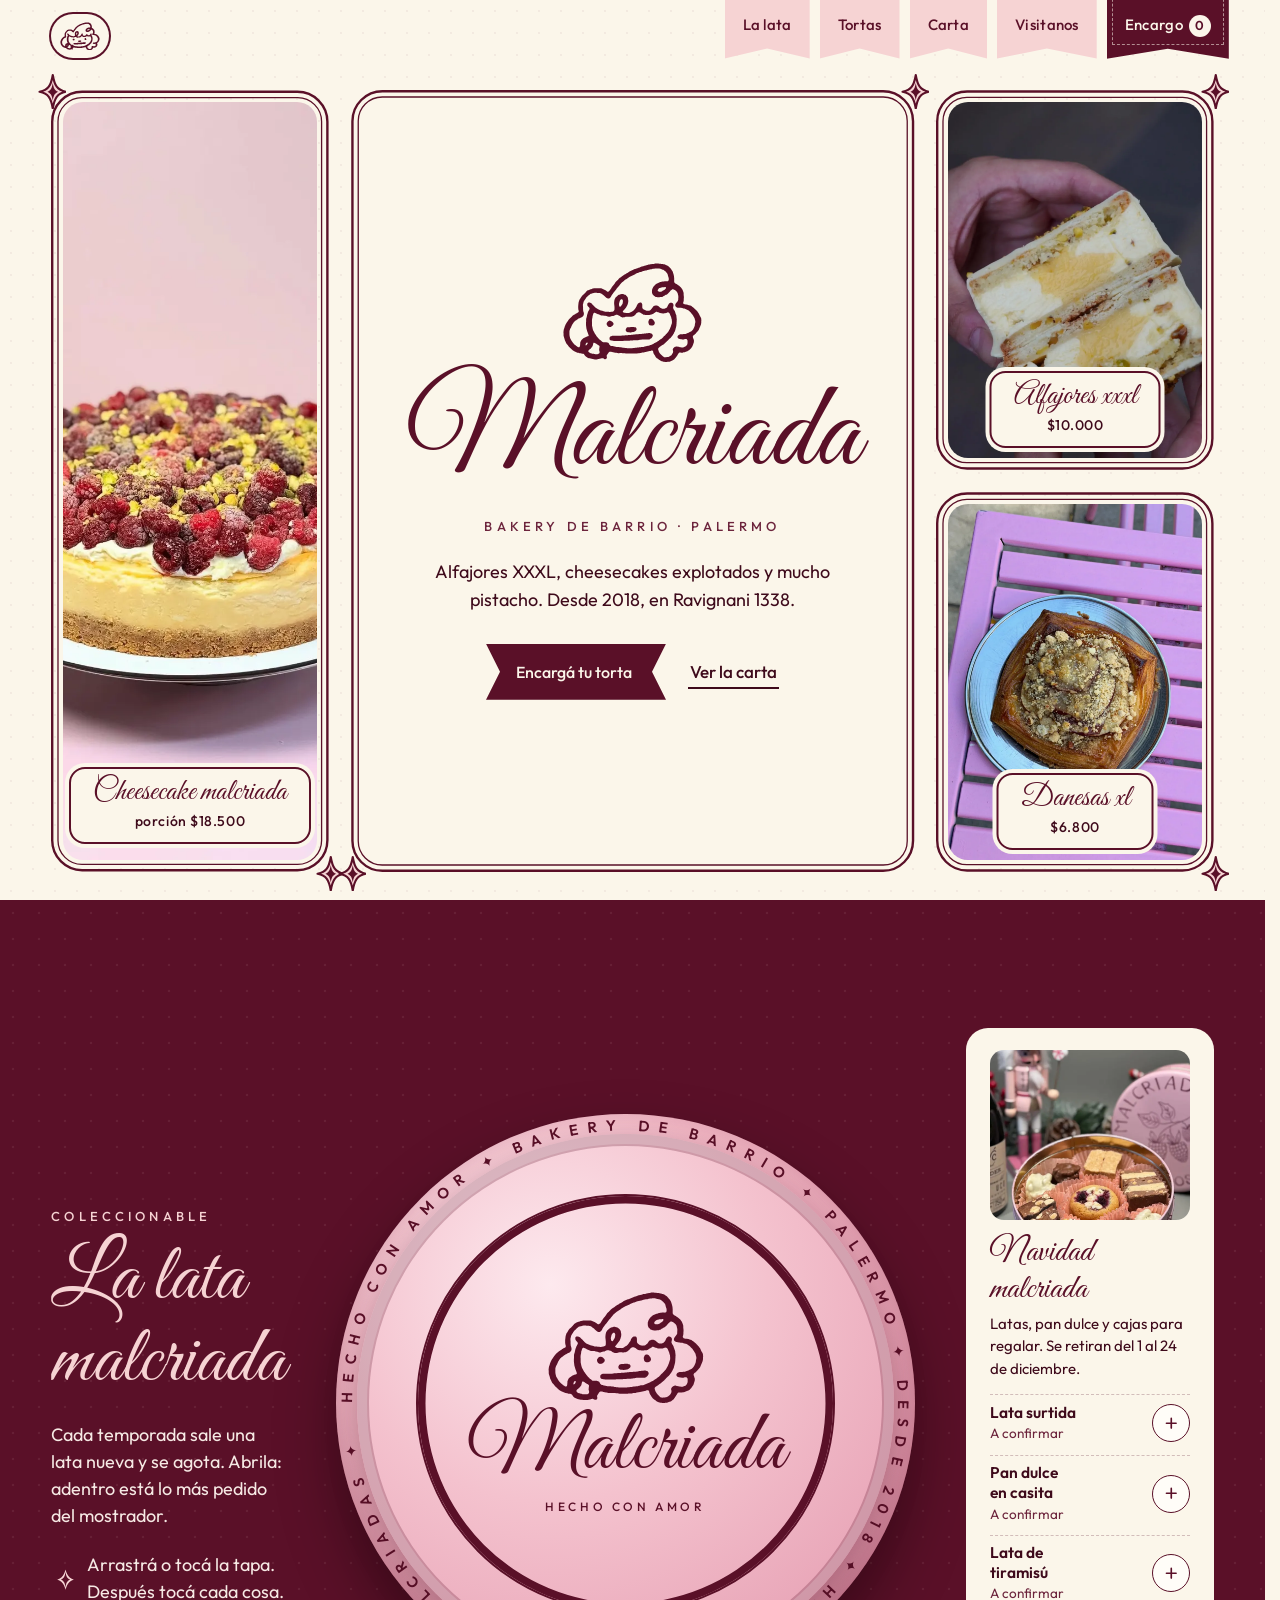
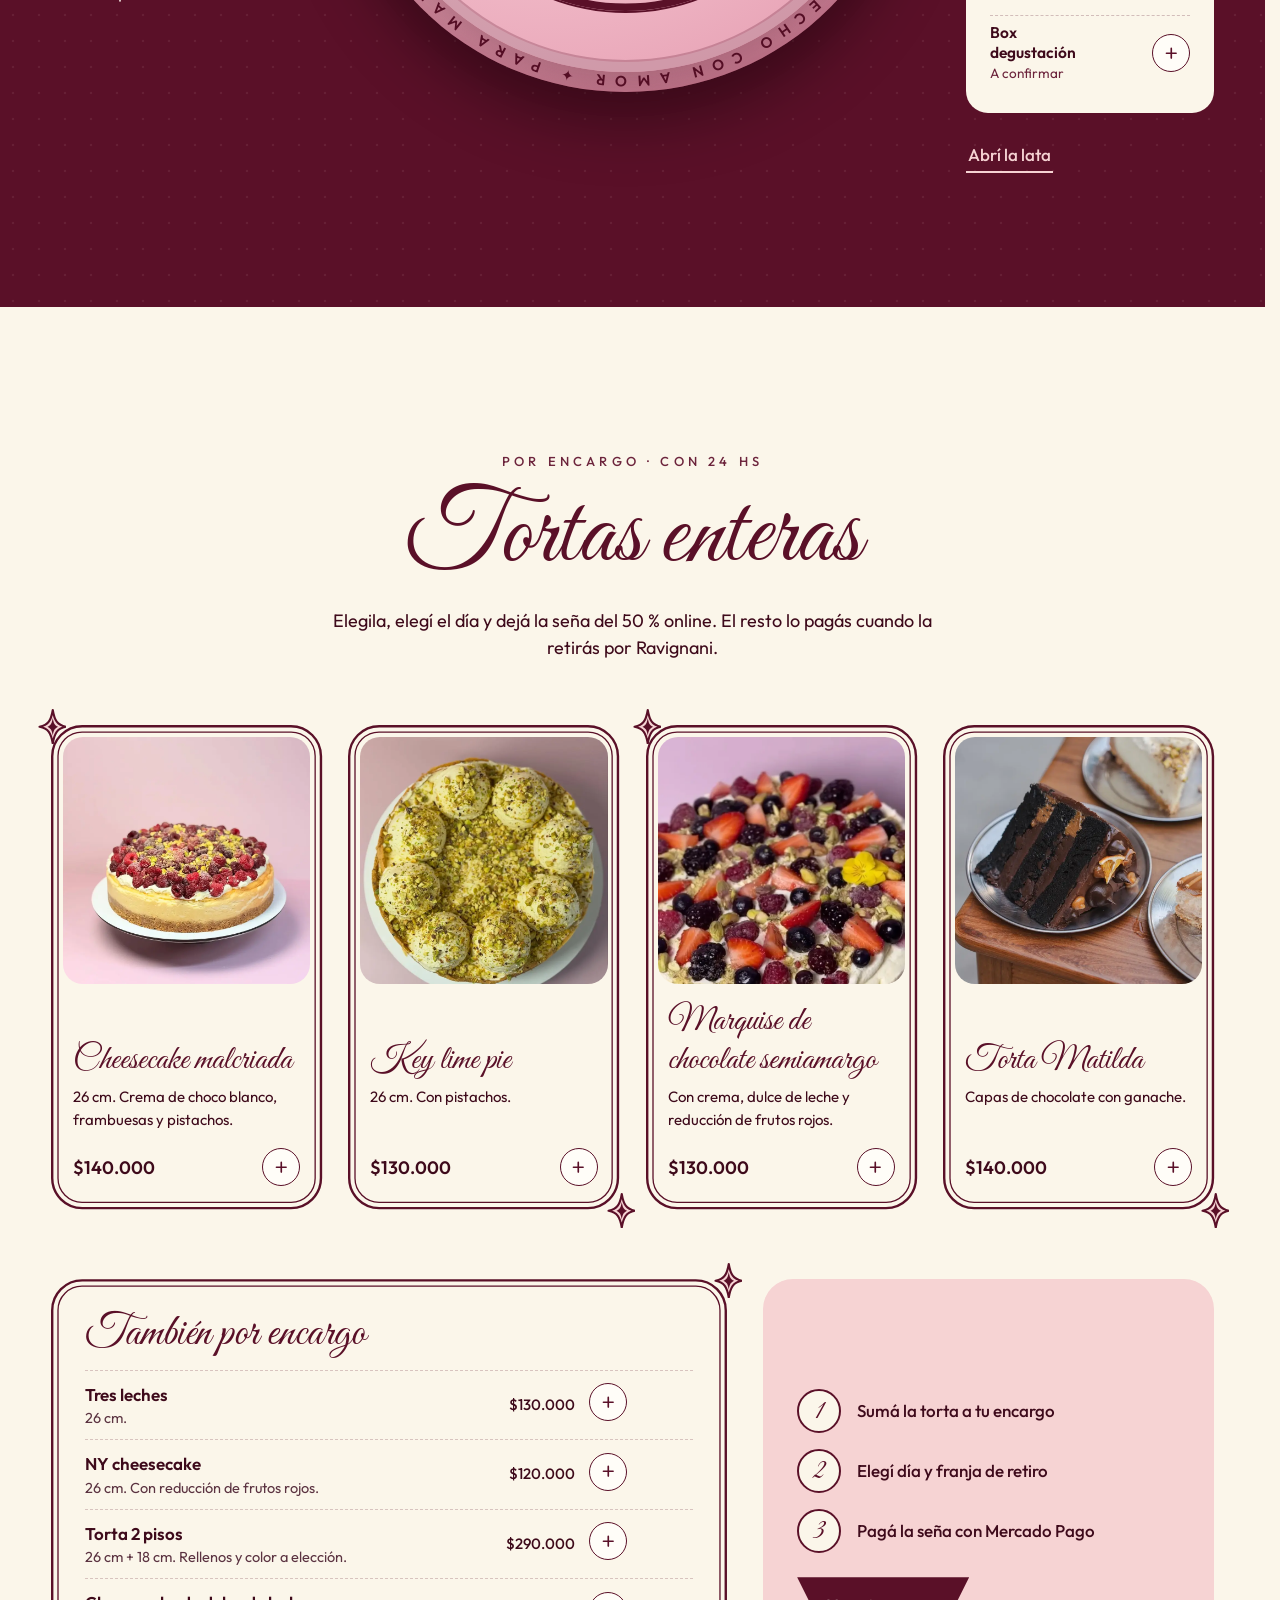
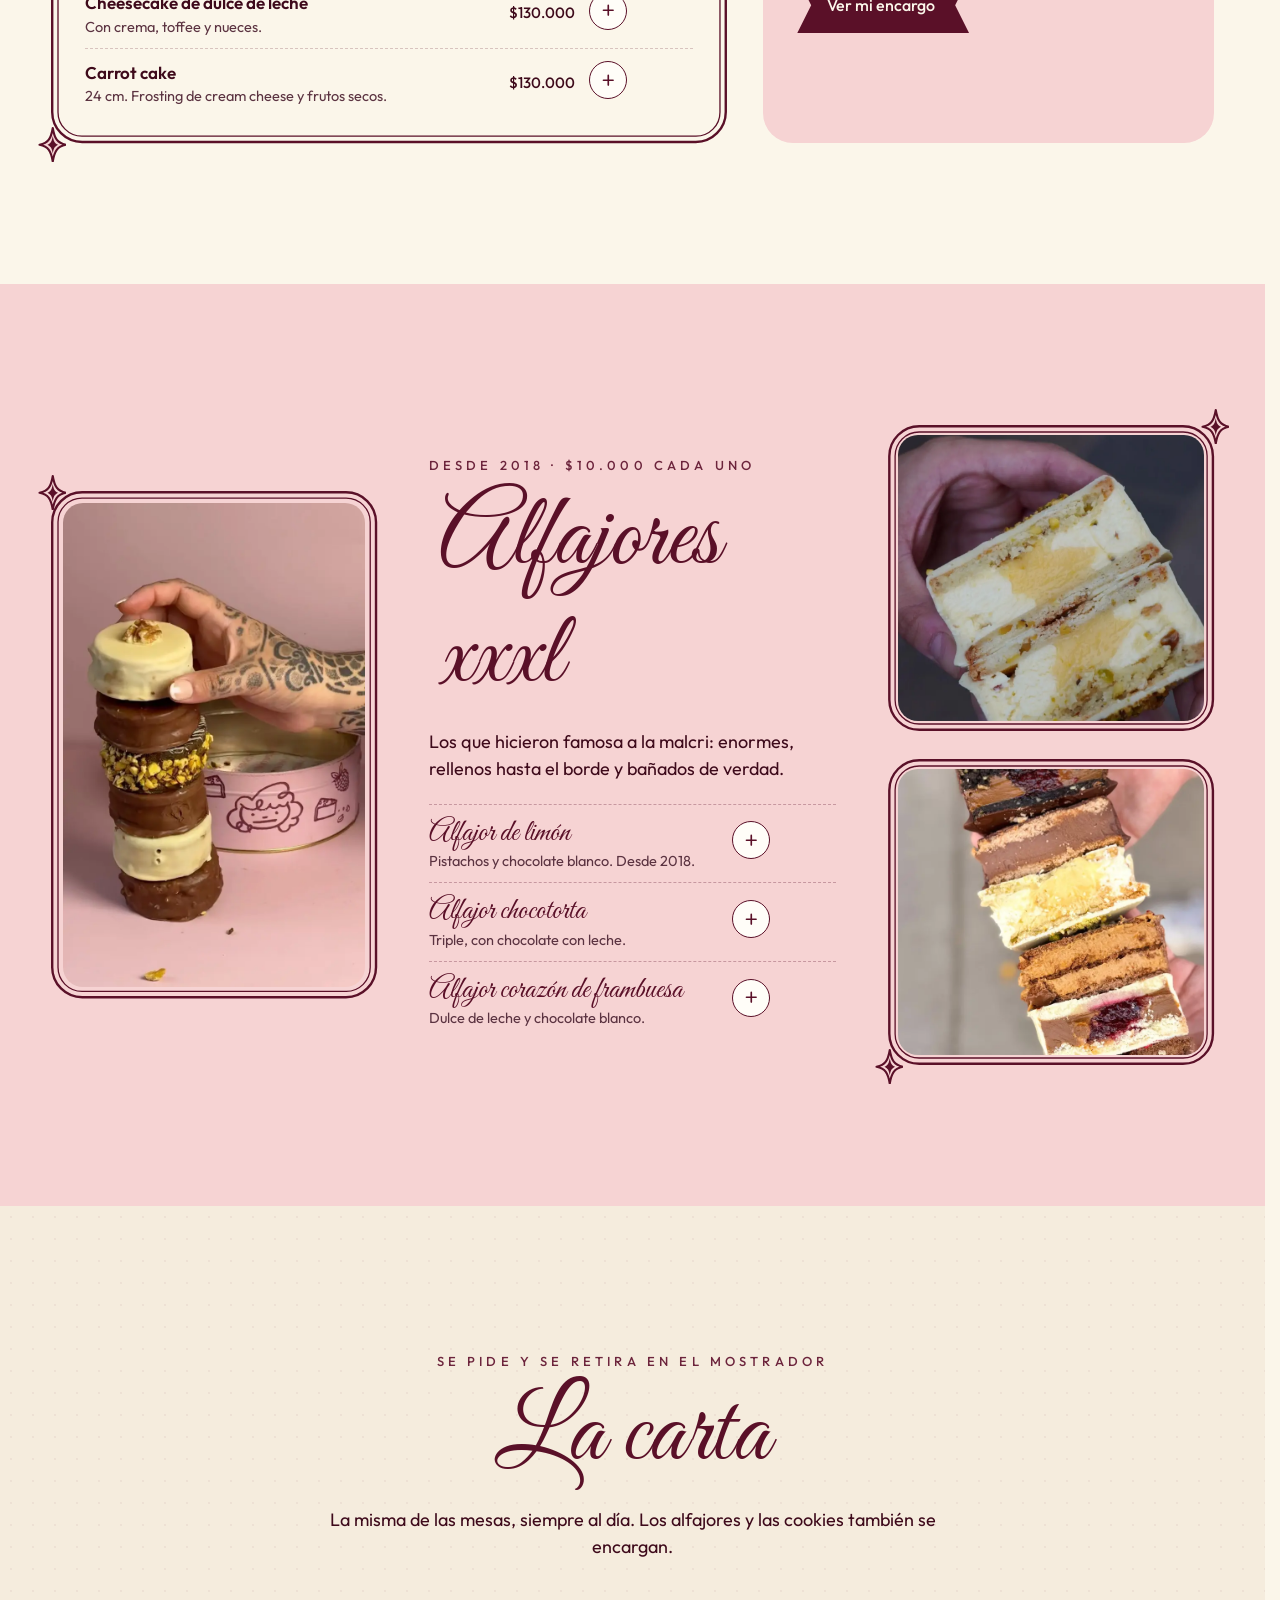
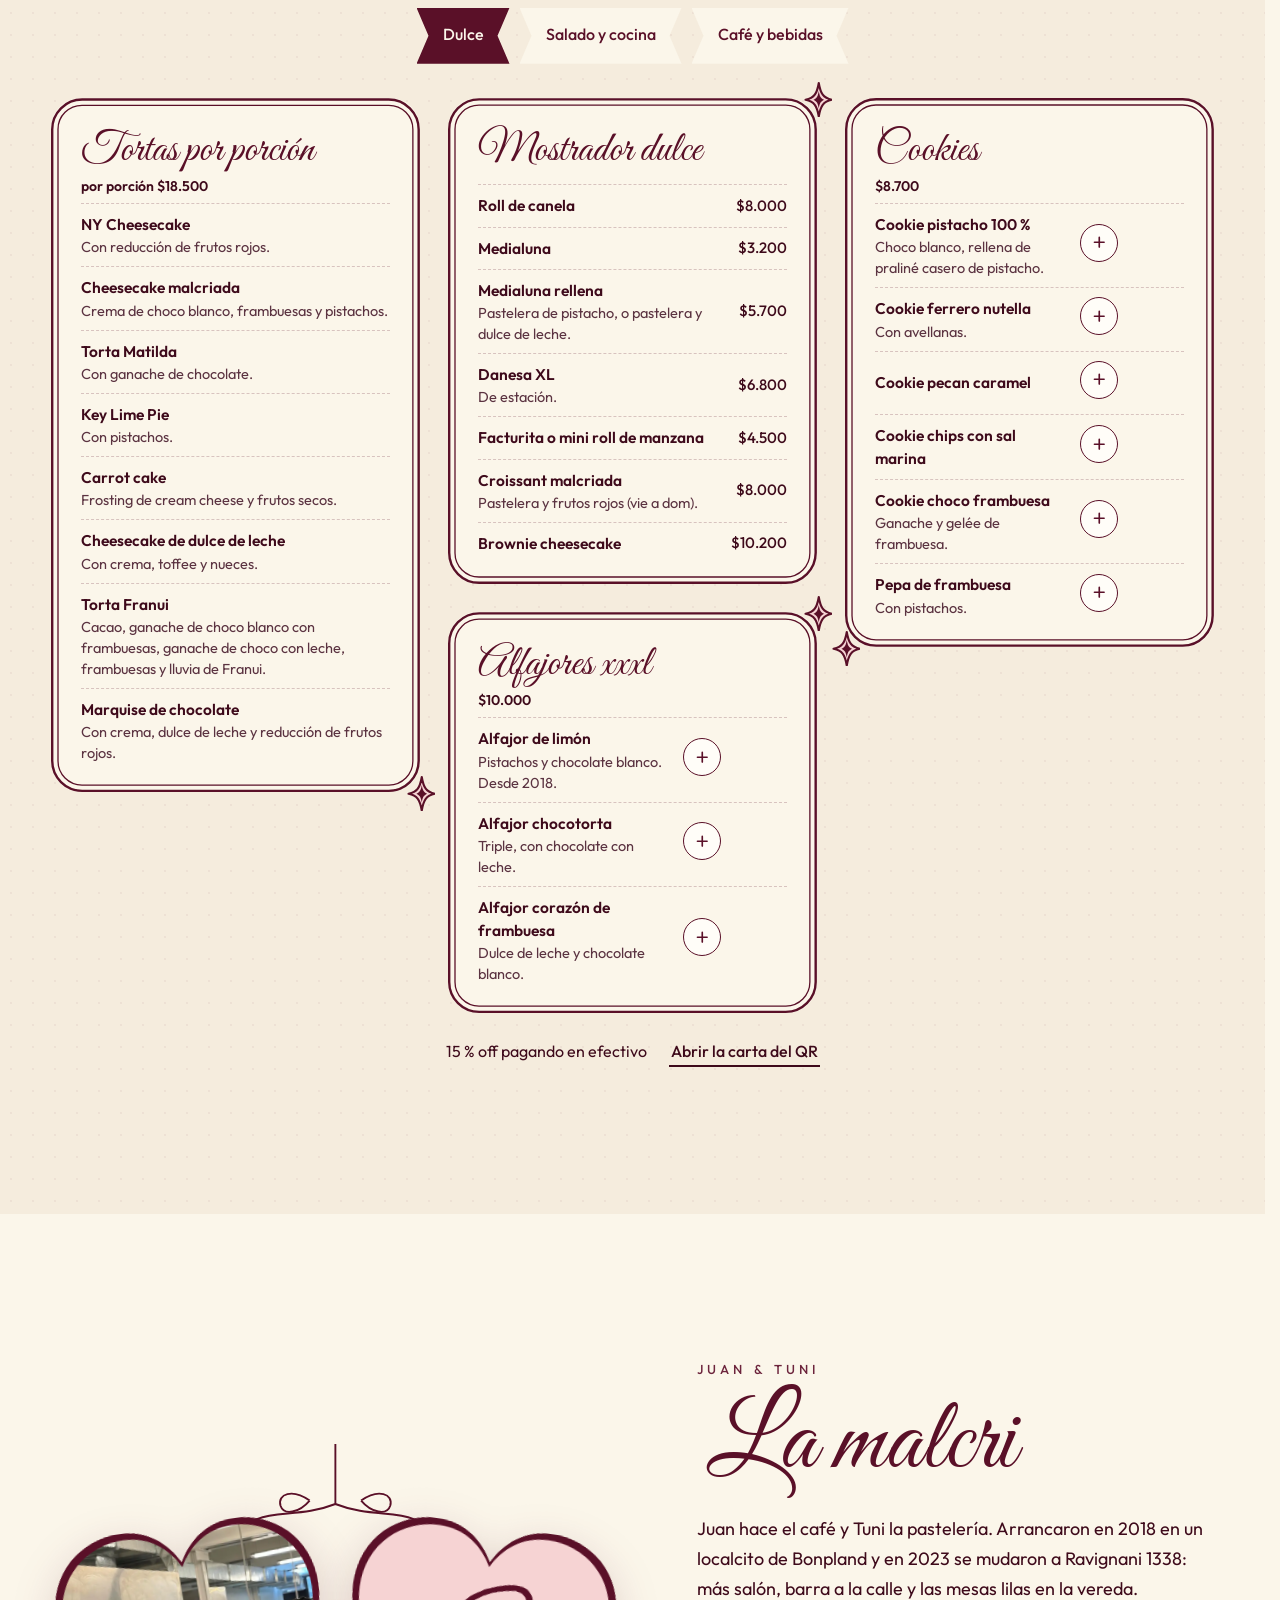
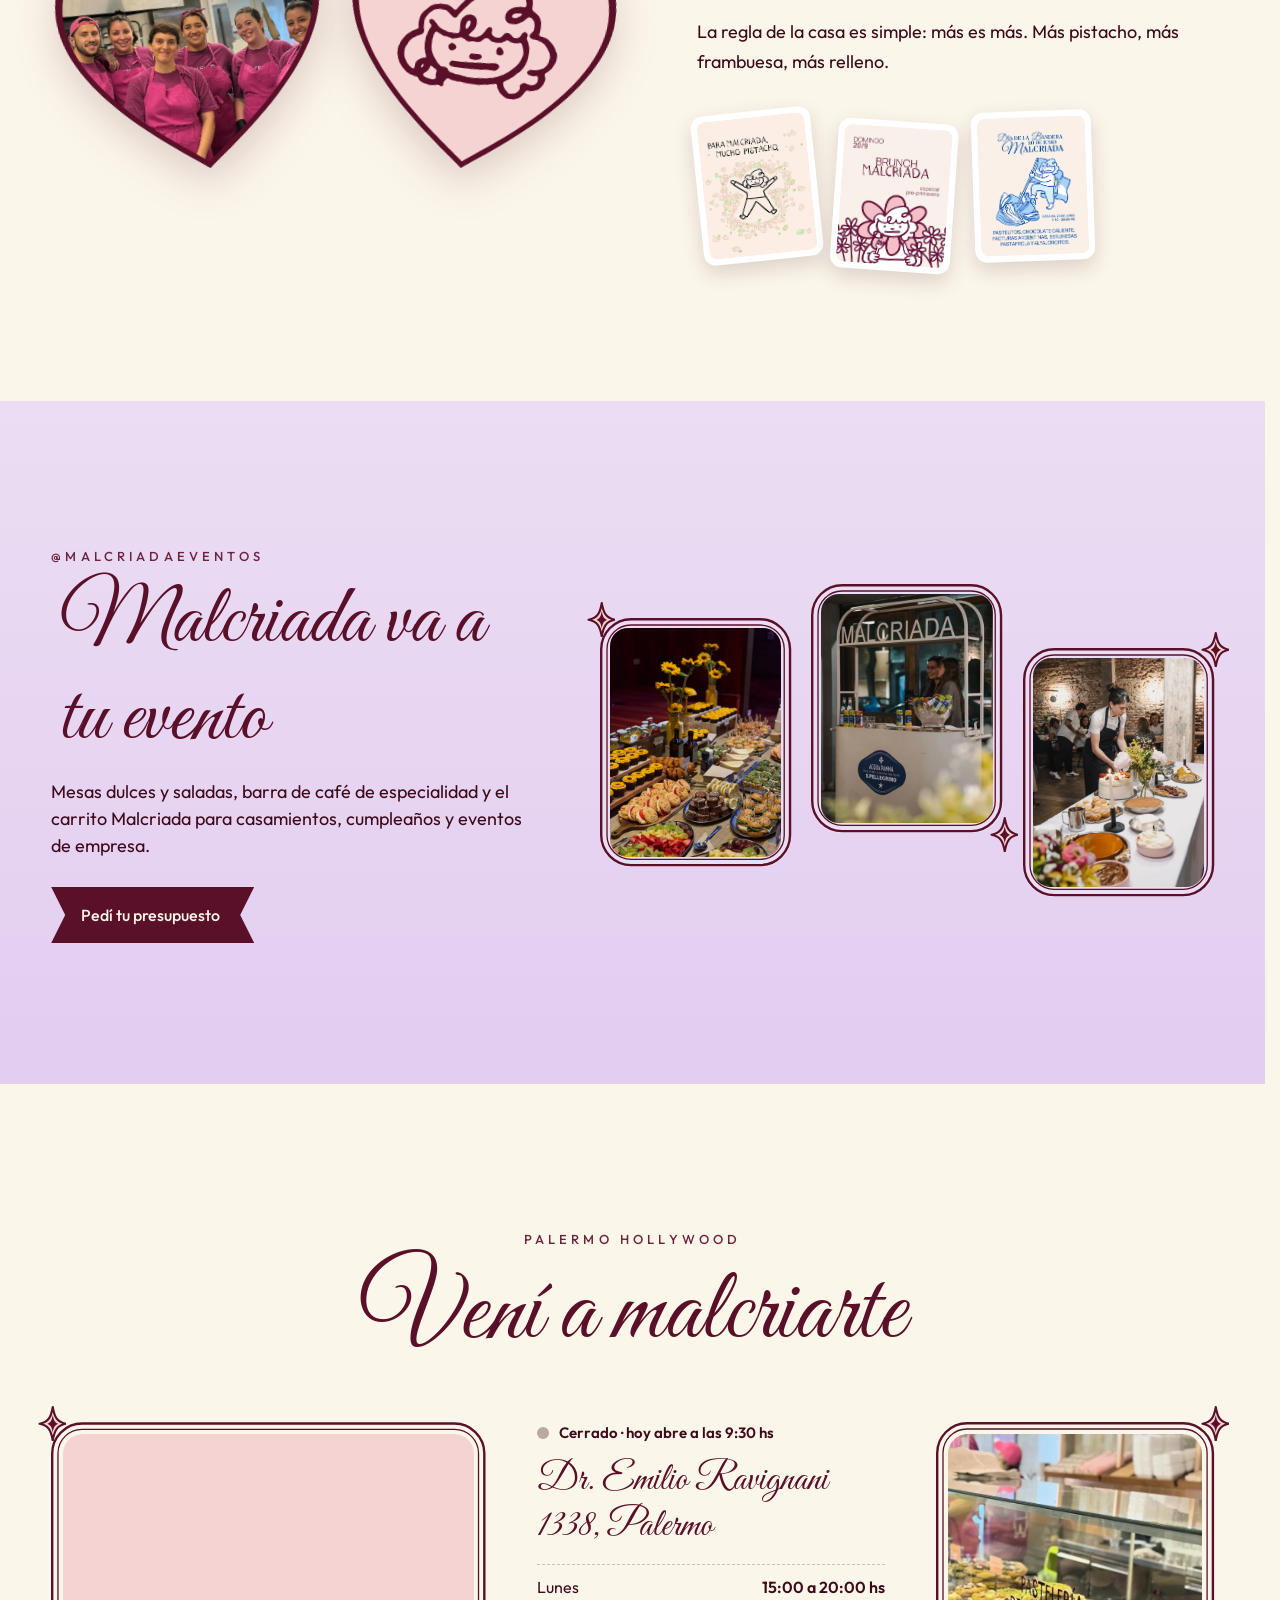
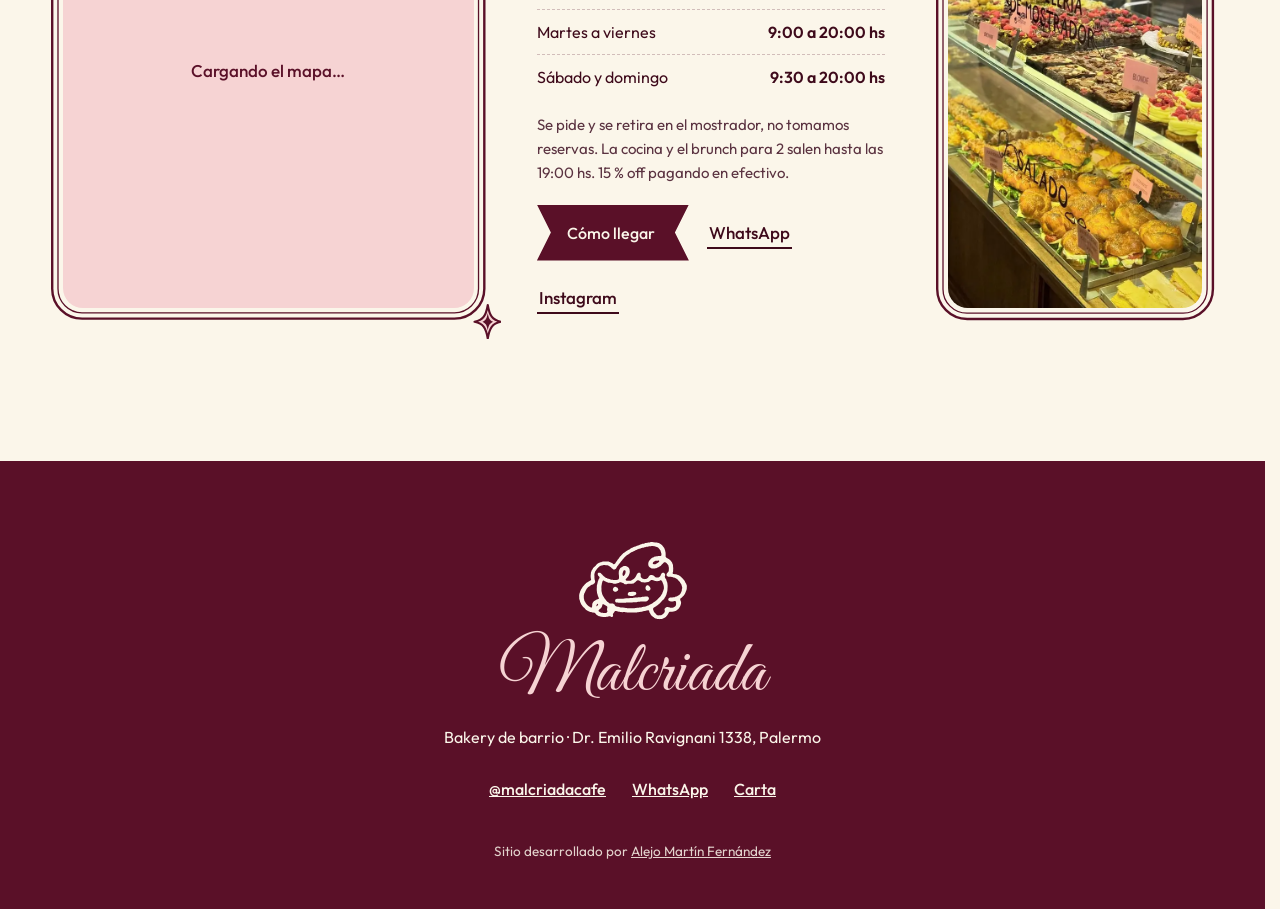
==== index.html @ 8c631dd8 "Malcriada: web demo (hero carta impresa, la lata, tortas por encargo con seña, carta vidriera) Co-Au" ====
<!doctype html>
<html lang="es-AR">
<head>
<meta charset="utf-8">
<meta name="viewport" content="width=device-width,initial-scale=1,viewport-fit=cover">
<title>Malcriada · Bakery de barrio en Palermo</title>
<meta name="description" content="Alfajores XXXL, cheesecakes con frambuesa y pistacho, tortas por encargo y latas de colección. Ravignani 1338, Palermo.">
<meta property="og:type" content="website">
<meta property="og:site_name" content="Malcriada">
<meta property="og:title" content="Malcriada · Bakery de barrio en Palermo">
<meta property="og:description" content="Tortas por encargo con seña online, la carta completa y las latas de temporada. Ravignani 1338.">
<meta property="og:url" content="https://malcriada.vercel.app/">
<meta property="og:image" content="https://malcriada.vercel.app/img/og.jpg?v=1">
<meta property="og:image:width" content="1200">
<meta property="og:image:height" content="630">
<meta property="og:image:type" content="image/jpeg">
<meta property="og:image:alt" content="Malcriada, bakery de barrio en Palermo">
<meta name="twitter:card" content="summary_large_image">
<meta name="twitter:image" content="https://malcriada.vercel.app/img/og.jpg?v=1">
<meta name="theme-color" content="#FBF6EA">
<link rel="icon" href="img/favicon.png">
<link rel="preload" href="fonts/great-vibes-latin-400-normal.woff2" as="font" type="font/woff2" crossorigin>
<link rel="preload" href="fonts/outfit-latin-400-normal.woff2" as="font" type="font/woff2" crossorigin>
<link rel="preload" href="fonts/outfit-latin-500-normal.woff2" as="font" type="font/woff2" crossorigin>
<link rel="stylesheet" href="kit/kit.css?v=1">
<link rel="stylesheet" href="css/fuentes.css?v=1">
<link rel="stylesheet" href="css/base.css?v=1">
<link rel="stylesheet" href="css/secciones.css?v=1">
<link rel="stylesheet" href="css/resto.css?v=1">
<script src="js/datos.js?v=1"></script>
</head>
<body>
<svg width="0" height="0" style="position:absolute" aria-hidden="true">
  <defs>
    <path id="cara-d" d="M736 601C734 601 730 602 727 602C724 602 721 603 718 603C715 603 712 604 709 604C706 604 703 605 700 605C697 605 694 606 691 606C688 606 685 608 682 608C679 608 676 609 673 609C670 609 667 610 664 610C661 610 658 610 655 610C652 610 649 611 646 611C643 611 640 611 637 611C634 611 631 612 628 612C625 612 622 613 619 613C616 613 613 614 610 614C607 614 604 615 601 615C598 615 595 616 592 616C589 616 586 617 583 617C580 617 577 617 574 617C571 617 568 618 565 618C562 618 559 619 556 619C553 619 550 620 547 620C544 620 541 620 538 620C535 620 532 621 529 621C526 621 523 621 520 621C517 621 514 622 511 622C508 622 505 623 502 623C499 623 496 624 493 624C490 624 487 624 484 624C481 624 478 624 475 624C472 624 469 624 466 624C463 624 460 624 457 624C454 624 451 624 448 624C445 624 442 624 439 624C436 624 433 624 430 624C427 624 424 624 421 625C418 626 415 627 412 629C409 631 406 634 404 637C402 640 402 643 402 646C402 649 402 652 403 655C404 658 407 661 410 663C413 665 416 664 419 665C422 666 425 666 428 667C431 668 434 668 437 668C440 668 443 669 446 669C449 669 452 669 455 669C458 669 461 669 464 669C467 669 470 669 473 669C476 669 479 669 482 669C485 669 488 669 491 669C494 669 497 669 500 669C503 669 506 669 509 669C512 669 515 668 518 668C521 668 524 667 527 667C530 667 533 667 536 667C539 667 542 666 545 666C548 666 551 666 554 666C557 666 560 666 563 666C566 666 569 666 572 666C575 666 578 665 581 665C584 665 587 665 590 665C593 665 596 664 599 664C602 664 605 663 608 663C611 663 614 662 617 662C620 662 623 662 626 662C629 662 632 662 635 662C638 662 641 662 644 661C647 660 650 660 653 659C656 658 659 658 662 658C665 658 668 657 671 657C674 657 677 656 680 656C683 656 686 656 689 656C692 656 695 656 698 656C701 656 704 656 707 656C710 656 713 656 716 656C719 656 722 656 725 656C728 656 731 656 734 656C737 656 740 654 743 653C746 652 749 650 752 648C755 646 758 643 760 640C762 637 765 634 766 631C767 628 768 625 768 622C768 619 767 616 765 613C763 610 760 607 757 605C754 603 751 603 748 602C745 601 741 601 739 601C737 601 738 601 736 601ZM585 550C582 550 579 552 576 552C573 552 570 552 567 552C564 552 561 552 558 553C555 554 552 553 549 555C546 557 544 561 542 564C540 567 539 570 539 573C539 576 539 579 540 582C541 585 544 589 547 591C550 593 553 593 556 594C559 595 562 595 565 595C568 595 571 596 574 596C577 596 580 596 583 596C586 596 589 596 592 595C595 594 598 594 601 593C604 592 607 591 610 590C613 589 616 587 619 585C622 583 626 581 628 578C630 575 631 572 631 569C631 566 631 563 629 560C627 557 624 554 621 553C618 552 615 552 612 551C609 550 606 550 603 550C600 550 597 550 594 550C591 550 588 550 585 550ZM400 496C397 497 394 499 391 501C388 503 385 506 383 509C381 512 379 515 378 518C377 521 378 524 378 527C378 530 379 533 381 536C383 539 386 543 389 545C392 547 395 549 398 550C401 551 404 550 407 550C410 550 413 548 416 547C419 546 422 544 425 542C428 540 431 537 433 534C435 531 436 528 436 525C436 522 436 519 434 516C432 513 430 510 427 507C424 504 421 503 418 501C415 499 412 498 409 497C406 496 403 495 400 496ZM748 480C745 481 741 483 739 485C737 487 735 491 734 494C733 497 732 500 731 503C730 506 731 509 731 512C731 515 732 518 733 521C734 524 735 528 737 530C739 532 743 535 746 536C749 537 752 538 755 538C758 538 761 538 764 538C767 538 770 537 773 535C776 533 779 531 781 528C783 525 784 522 785 519C786 516 785 513 784 510C783 507 782 504 780 501C778 498 776 495 774 492C772 489 769 486 766 484C763 482 760 481 757 480C754 479 751 479 748 480ZM791 12C789 12 785 13 782 14C779 15 776 16 773 16C770 16 767 17 764 17C761 17 758 18 755 18C752 18 749 19 746 20C743 21 740 22 737 22C734 22 731 22 728 23C725 24 722 25 719 26C716 27 713 28 710 29C707 30 704 30 701 31C698 32 695 32 692 33C689 34 686 35 683 36C680 37 677 38 674 39C671 40 668 41 665 42C662 43 659 45 656 46C653 47 650 48 647 49C644 50 641 51 638 52C635 53 632 55 629 56C626 57 623 59 620 60C617 61 614 61 611 62C608 63 605 65 602 66C599 67 596 69 593 70C590 71 587 72 584 74C581 76 578 77 575 79C572 81 569 83 566 85C563 87 560 89 557 91C554 93 551 93 548 95C545 97 542 99 539 101C536 103 533 104 530 106C527 108 524 110 521 112C518 114 515 116 512 118C509 120 506 122 503 124C500 126 497 129 494 131C491 133 488 135 485 138C482 141 479 144 476 147C473 150 470 153 467 156C464 159 461 162 458 165C455 168 453 171 451 174C449 177 447 180 445 183C443 186 440 189 438 192C436 195 433 198 431 201C429 204 426 207 424 210C422 213 420 216 418 219C416 222 414 225 412 228C410 231 408 234 406 237C404 240 402 244 399 246C396 248 393 252 390 252C387 252 384 251 381 249C378 247 375 244 372 242C369 240 366 238 363 236C360 234 357 233 354 232C351 231 348 229 345 228C342 227 339 225 336 224C333 223 330 222 327 222C324 222 321 222 318 222C315 222 312 222 309 222C306 222 303 222 300 222C297 222 294 222 291 222C288 222 285 222 282 222C279 222 276 222 273 223C270 224 267 224 264 225C261 226 258 226 255 227C252 228 249 229 246 230C243 231 240 231 237 232C234 233 231 235 228 236C225 237 222 238 219 240C216 242 213 244 210 246C207 248 204 252 201 255C198 258 196 261 193 264C190 267 187 270 184 273C181 276 178 279 175 282C172 285 168 288 166 291C164 294 162 297 160 300C158 303 157 306 155 309C153 312 151 315 149 318C147 321 146 324 145 327C144 330 143 333 142 336C141 339 140 342 140 345C140 348 139 351 139 354C139 357 138 360 138 363C138 366 137 369 137 372C137 375 137 378 137 381C137 384 137 387 137 390C137 393 138 396 138 399C138 402 139 405 140 408C141 411 142 414 142 417C142 420 140 424 138 426C136 428 132 429 129 431C126 433 123 434 120 436C117 438 114 439 111 441C108 443 105 445 102 447C99 449 96 451 93 453C90 455 87 457 84 460C81 463 78 466 75 469C72 472 69 475 66 478C63 481 60 484 58 487C56 490 53 493 51 496C49 499 47 502 45 505C43 508 41 511 39 514C37 517 36 520 34 523C32 526 30 529 29 532C28 535 26 538 25 541C24 544 23 547 22 550C21 553 21 556 20 559C19 562 17 565 16 568C15 571 14 574 14 577C14 580 13 583 13 586C13 589 12 592 12 595C12 598 13 601 13 604C13 607 13 610 13 613C13 616 13 619 13 622C13 625 14 628 15 631C16 634 17 637 18 640C19 643 20 646 21 649C22 652 22 655 23 658C24 661 25 664 26 667C27 670 30 673 31 676C32 679 34 682 35 685C36 688 38 691 40 694C42 697 46 700 48 703C50 706 52 709 55 712C58 715 60 718 63 721C66 724 69 726 72 729C75 732 78 735 81 738C84 741 87 744 90 746C93 748 96 750 99 752C102 754 105 756 108 757C111 758 114 760 117 761C120 762 123 764 126 765C129 766 132 767 135 768C138 769 141 769 144 770C147 771 150 772 153 773C156 774 159 774 162 775C165 776 168 776 171 776C174 776 177 776 180 777C183 778 186 781 189 784C192 787 192 790 195 793C198 796 201 800 204 802C207 804 210 806 213 808C216 810 219 811 222 812C225 813 228 814 231 815C234 816 237 816 240 817C243 818 246 818 249 819C252 820 255 820 258 821C261 822 264 822 267 822C270 822 273 824 276 824C279 824 282 824 285 824C288 824 291 824 294 824C297 824 300 824 303 823C306 822 309 822 312 821C315 820 318 820 321 819C324 818 327 818 330 817C333 816 336 815 339 815C342 815 345 814 348 815C351 816 354 819 357 820C360 821 363 822 366 822C369 822 373 821 375 819C377 817 379 813 380 810C381 807 379 804 379 801C379 798 377 795 378 792C379 789 381 786 383 783C385 780 387 777 389 774C391 771 393 768 395 765C397 762 400 760 403 759C406 758 409 759 412 759C415 759 418 760 421 761C424 762 427 762 430 763C433 764 436 764 439 765C442 766 445 766 448 767C451 768 454 768 457 768C460 768 463 770 466 770C469 770 472 771 475 771C478 771 481 771 484 771C487 771 490 770 493 770C496 770 499 770 502 770C505 770 508 771 511 771C514 771 517 772 520 772C523 772 526 773 529 773C532 773 535 774 538 774C541 774 544 775 547 775C550 775 553 775 556 775C559 775 562 775 565 775C568 775 571 775 574 775C577 775 580 775 583 775C586 775 589 775 592 775C595 775 598 775 601 775C604 775 607 775 610 775C613 775 616 774 619 774C622 774 625 774 628 774C631 774 634 774 637 774C640 774 643 772 646 772C649 772 652 771 655 771C658 771 661 770 664 770C667 770 670 769 673 768C676 767 679 766 682 766C685 766 688 766 691 765C694 764 697 764 700 763C703 762 706 762 709 761C712 760 715 760 718 759C721 758 724 758 727 757C730 756 733 756 736 755C739 754 742 754 745 753C748 752 751 751 754 750C757 749 760 748 763 749C766 750 768 753 770 756C772 759 771 762 772 765C773 768 774 771 775 774C776 777 778 780 780 783C782 786 784 789 786 792C788 795 789 798 791 801C793 804 795 807 798 810C801 813 804 815 807 817C810 819 813 821 816 823C819 825 822 828 825 830C828 832 831 834 834 836C837 838 840 839 843 840C846 841 849 841 852 842C855 843 858 844 861 844C864 844 867 845 870 845C873 845 876 846 879 846C882 846 885 845 888 845C891 845 894 844 897 844C900 844 903 844 906 844C909 844 912 842 915 841C918 840 921 838 924 837C927 836 930 836 933 834C936 832 939 830 942 828C945 826 948 824 951 822C954 820 956 816 959 813C962 810 964 807 966 804C968 801 970 798 972 795C974 792 976 789 978 786C980 783 981 780 983 777C985 774 986 771 989 769C992 767 995 766 998 766C1001 766 1004 767 1007 767C1010 767 1013 767 1016 767C1019 767 1022 766 1025 765C1028 764 1031 765 1034 764C1037 763 1040 762 1043 761C1046 760 1049 758 1052 757C1055 756 1058 755 1061 754C1064 753 1067 751 1070 749C1073 747 1076 746 1079 743C1082 740 1085 737 1088 734C1091 731 1093 728 1095 725C1097 722 1099 719 1101 716C1103 713 1105 710 1106 707C1107 704 1108 701 1109 698C1110 695 1111 692 1112 689C1113 686 1114 683 1115 680C1116 677 1116 674 1116 671C1116 668 1116 665 1116 662C1116 659 1114 656 1113 653C1112 650 1111 647 1110 644C1109 641 1107 638 1107 635C1107 632 1106 629 1108 626C1110 623 1113 620 1116 618C1119 616 1122 614 1125 611C1128 608 1131 605 1134 602C1137 599 1139 596 1142 593C1145 590 1148 587 1150 584C1152 581 1154 578 1156 575C1158 572 1159 569 1160 566C1161 563 1163 560 1164 557C1165 554 1167 551 1168 548C1169 545 1170 542 1171 539C1172 536 1174 533 1175 530C1176 527 1176 524 1177 521C1178 518 1178 515 1178 512C1178 509 1178 506 1178 503C1178 500 1179 497 1179 494C1179 491 1178 488 1178 485C1178 482 1178 479 1177 476C1176 473 1174 470 1173 467C1172 464 1170 461 1168 458C1166 455 1164 452 1163 449C1162 446 1160 443 1159 440C1158 437 1156 434 1154 431C1152 428 1150 425 1148 422C1146 419 1143 416 1140 413C1137 410 1134 407 1131 404C1128 401 1125 398 1122 395C1119 392 1116 390 1113 387C1110 384 1107 382 1104 380C1101 378 1098 375 1095 373C1092 371 1089 370 1086 369C1083 368 1080 367 1077 366C1074 365 1071 364 1068 363C1065 362 1062 362 1059 361C1056 360 1053 360 1050 360C1047 360 1044 359 1041 358C1038 357 1035 358 1032 356C1029 354 1026 351 1025 348C1024 345 1026 342 1027 339C1028 336 1028 333 1029 330C1030 327 1030 324 1030 321C1030 318 1030 315 1030 312C1030 309 1031 306 1031 303C1031 300 1031 297 1031 294C1031 291 1030 288 1030 285C1030 282 1029 279 1029 276C1029 273 1029 270 1029 267C1029 264 1029 261 1028 258C1027 255 1026 252 1025 249C1024 246 1022 243 1021 240C1020 237 1019 234 1017 231C1015 228 1013 225 1011 222C1009 219 1007 216 1004 213C1001 210 998 208 995 205C992 202 989 200 986 198C983 196 980 194 977 192C974 190 971 189 968 187C965 185 962 183 959 181C956 179 953 176 951 173C949 170 949 167 949 164C949 161 949 158 949 155C949 152 949 149 949 146C949 143 949 140 949 137C949 134 948 131 948 128C948 125 948 122 947 119C946 116 946 113 945 110C944 107 944 104 943 101C942 98 941 95 940 92C939 89 938 86 937 83C936 80 934 77 932 74C930 71 928 68 926 65C924 62 922 59 919 56C916 53 914 50 911 47C908 44 905 40 902 38C899 36 896 34 893 32C890 30 887 28 884 27C881 26 878 24 875 23C872 22 869 21 866 20C863 19 860 18 857 18C854 18 851 17 848 17C845 17 842 16 839 16C836 16 833 15 830 15C827 15 824 14 821 14C818 14 815 13 812 13C809 13 806 12 803 12C800 12 796 12 794 12C792 12 793 12 791 12ZM268 684C270 684 274 684 277 685C280 686 283 688 286 690C289 692 292 694 295 696C298 698 301 700 304 702C307 704 311 705 313 707C315 709 318 713 318 716C318 719 316 722 316 725C316 728 315 731 315 734C315 737 314 740 314 743C314 746 315 749 316 752C317 755 318 758 318 761C318 764 318 767 317 770C316 773 312 775 309 777C306 779 303 780 300 780C297 780 294 780 291 780C288 780 285 780 282 780C279 780 276 780 273 779C270 778 267 778 264 777C261 776 258 777 255 776C252 775 249 774 246 773C243 772 240 772 237 770C234 768 230 766 228 764C226 762 222 758 222 755C222 752 224 749 226 746C228 743 232 740 235 738C238 736 241 734 244 731C247 728 250 725 252 722C254 719 256 716 258 713C260 710 260 707 261 704C262 701 262 698 263 695C264 692 265 688 266 686C267 684 266 684 268 684ZM212 680C214 680 218 683 218 685C218 687 216 691 214 694C212 697 210 701 208 703C206 705 201 706 200 705C199 704 199 699 200 696C201 693 202 690 204 687C206 684 210 680 212 680ZM797 421C799 421 803 421 806 422C809 423 812 425 815 426C818 427 821 428 824 429C827 430 830 431 833 432C836 433 839 434 842 434C845 434 848 435 851 435C854 435 857 435 860 435C863 435 866 434 869 434C872 434 875 433 878 432C881 431 884 430 887 429C890 428 893 426 896 426C899 426 902 428 905 430C908 432 910 436 912 439C914 442 914 445 915 448C916 451 918 454 919 457C920 460 922 463 923 466C924 469 924 472 925 475C926 478 927 481 928 484C929 487 929 490 929 493C929 496 930 499 930 502C930 505 930 508 930 511C930 514 930 517 929 520C928 523 927 526 926 529C925 532 924 535 923 538C922 541 921 544 920 547C919 550 917 553 916 556C915 559 914 562 913 565C912 568 910 571 908 574C906 577 905 580 903 583C901 586 899 589 897 592C895 595 892 598 890 601C888 604 885 607 882 610C879 613 876 616 873 619C870 622 867 624 864 627C861 630 859 633 856 636C853 639 850 642 847 645C844 648 841 650 838 652C835 654 832 656 829 658C826 660 823 662 820 664C817 666 814 669 811 671C808 673 805 675 802 677C799 679 796 680 793 681C790 682 787 684 784 686C781 688 778 690 775 691C772 692 769 694 766 695C763 696 760 698 757 699C754 700 751 701 748 702C745 703 742 705 739 706C736 707 733 708 730 709C727 710 724 710 721 711C718 712 715 712 712 712C709 712 706 713 703 714C700 715 697 715 694 716C691 717 688 718 685 719C682 720 679 720 676 720C673 720 670 721 667 721C664 721 661 722 658 722C655 722 652 723 649 723C646 723 643 724 640 724C637 724 634 725 631 725C628 725 625 726 622 726C619 726 616 727 613 727C610 727 607 728 604 728C601 728 598 729 595 729C592 729 589 729 586 729C583 729 580 729 577 729C574 729 571 729 568 729C565 729 562 729 559 729C556 729 553 729 550 729C547 729 544 728 541 728C538 728 535 727 532 727C529 727 526 726 523 726C520 726 517 726 514 725C511 724 508 724 505 723C502 722 499 722 496 722C493 722 490 721 487 721C484 721 481 720 478 720C475 720 472 720 469 720C466 720 463 720 460 719C457 718 454 718 451 717C448 716 445 716 442 715C439 714 436 714 433 713C430 712 427 712 424 711C421 710 418 711 415 710C412 709 409 706 406 704C403 702 401 698 399 695C397 692 396 688 394 686C392 684 388 682 385 681C382 680 379 678 376 678C373 678 370 678 367 678C364 678 361 678 358 678C355 678 352 678 349 678C346 678 343 677 340 675C337 673 334 670 331 667C328 664 325 662 322 660C319 658 316 655 313 652C310 649 308 646 306 643C304 640 300 637 298 634C296 631 293 628 291 625C289 622 287 619 285 616C283 613 281 610 279 607C277 604 276 601 274 598C272 595 271 592 269 589C267 586 265 583 264 580C263 577 262 574 261 571C260 568 260 565 259 562C258 559 258 556 257 553C256 550 256 547 255 544C254 541 254 538 254 535C254 532 254 529 254 526C254 523 254 520 254 517C254 514 254 511 254 508C254 505 253 502 253 499C253 496 254 493 254 490C254 487 254 484 255 481C256 478 256 475 257 472C258 469 258 466 258 463C258 460 259 457 260 454C261 451 262 448 263 445C264 442 264 439 266 436C268 433 270 430 273 429C276 428 279 430 282 431C285 432 288 434 291 435C294 436 297 438 300 439C303 440 306 442 309 443C312 444 315 446 318 447C321 448 324 450 327 451C330 452 333 453 336 453C339 453 342 453 345 453C348 453 351 454 354 454C357 454 360 454 363 455C366 456 369 456 372 457C375 458 378 458 381 459C384 460 387 461 390 462C393 463 396 464 399 464C402 464 405 463 408 462C411 461 414 460 417 459C420 458 423 458 426 457C429 456 432 457 435 456C438 455 441 453 444 452C447 451 450 449 453 448C456 447 459 447 462 447C465 447 468 448 471 449C474 450 477 451 480 452C483 453 486 454 489 456C492 458 495 461 498 463C501 465 504 466 507 467C510 468 513 469 516 469C519 469 522 468 525 468C528 468 531 467 534 466C537 465 540 464 543 464C546 464 549 463 552 463C555 463 558 463 561 463C564 463 567 464 570 464C573 464 576 464 579 464C582 464 585 464 588 463C591 462 594 462 597 461C600 460 603 459 606 457C609 455 612 453 615 450C618 447 621 444 624 441C627 438 629 434 632 432C635 430 638 428 641 427C644 426 647 425 650 425C653 425 656 426 659 427C662 428 665 429 668 431C671 433 674 436 677 438C680 440 683 442 686 444C689 446 692 446 695 447C698 448 701 448 704 448C707 448 710 449 713 449C716 449 719 449 722 449C725 449 728 449 731 449C734 449 737 448 740 448C743 448 746 448 749 447C752 446 755 446 758 445C761 444 764 442 767 440C770 438 773 437 776 435C779 433 782 431 785 429C788 427 792 423 794 422C796 421 795 421 797 421ZM501 316C504 316 508 315 510 317C512 319 514 323 515 326C516 329 515 332 515 335C515 338 514 341 514 344C514 347 513 350 512 353C511 356 509 359 507 362C505 365 503 368 501 371C499 374 496 378 493 379C490 380 487 376 485 374C483 372 484 368 483 365C482 362 482 359 482 356C482 353 483 350 484 347C485 344 485 341 486 338C487 335 488 332 489 329C490 326 493 322 495 320C497 318 498 316 501 316ZM866 213C868 213 873 211 875 212C877 213 880 216 880 219C880 222 876 225 874 228C872 231 868 234 865 236C862 238 859 239 856 241C853 243 850 245 847 247C844 249 841 250 838 251C835 252 832 252 829 252C826 252 823 252 820 251C817 250 813 248 811 246C809 244 809 240 810 237C811 234 814 231 816 228C818 225 822 223 825 221C828 219 831 218 834 217C837 216 840 216 843 215C846 214 849 214 852 214C855 214 859 213 861 213C863 213 864 213 866 213ZM802 55C804 55 808 54 811 54C814 54 817 55 820 56C823 57 826 57 829 58C832 59 835 59 838 60C841 61 844 62 847 63C850 64 853 65 856 66C859 67 862 69 865 71C868 73 871 76 874 79C877 82 880 85 883 88C886 91 888 94 890 97C892 100 893 103 894 106C895 109 895 112 896 115C897 118 898 121 899 124C900 127 901 130 902 133C903 136 903 139 903 142C903 145 904 148 903 151C902 154 901 158 899 160C897 162 893 162 890 163C887 164 884 163 881 163C878 163 875 163 872 163C869 163 866 164 863 164C860 164 857 164 854 165C851 166 848 166 845 167C842 168 839 168 836 169C833 170 830 170 827 171C824 172 821 174 818 175C815 176 812 178 809 180C806 182 803 182 800 184C797 186 794 188 791 191C788 194 786 196 783 199C780 202 777 205 775 208C773 211 771 214 769 217C767 220 766 223 765 226C764 229 763 232 762 235C761 238 761 241 761 244C761 247 761 250 761 253C761 256 761 259 762 262C763 265 764 268 765 271C766 274 768 277 771 280C774 283 777 286 780 288C783 290 786 292 789 293C792 294 795 296 798 297C801 298 804 298 807 298C810 298 813 298 816 298C819 298 822 298 825 298C828 298 831 297 834 297C837 297 840 297 843 296C846 295 849 294 852 293C855 292 858 290 861 288C864 286 867 286 870 284C873 282 876 280 879 278C882 276 885 276 888 274C891 272 894 270 897 267C900 264 902 261 905 258C908 255 910 252 913 249C916 246 919 243 922 240C925 237 928 234 931 232C934 230 937 231 940 231C943 231 946 233 949 234C952 235 955 237 958 239C961 241 964 245 967 248C970 251 973 254 975 257C977 260 978 263 979 266C980 269 980 272 981 275C982 278 982 281 983 284C984 287 984 290 984 293C984 296 984 299 984 302C984 305 983 308 983 311C983 314 984 317 983 320C982 323 982 326 980 329C978 332 975 335 973 338C971 341 968 344 966 347C964 350 961 353 960 356C959 359 958 362 958 365C958 368 958 371 960 374C962 377 965 380 968 382C971 384 974 385 977 386C980 387 983 387 986 387C989 387 992 388 995 388C998 388 1001 388 1004 388C1007 388 1010 390 1013 390C1016 390 1019 390 1022 391C1025 392 1028 393 1031 394C1034 395 1037 395 1040 396C1043 397 1046 398 1049 399C1052 400 1055 401 1058 403C1061 405 1064 407 1067 409C1070 411 1073 412 1076 415C1079 418 1082 421 1085 424C1088 427 1090 430 1093 433C1096 436 1099 439 1101 442C1103 445 1105 448 1107 451C1109 454 1111 457 1113 460C1115 463 1116 466 1118 469C1120 472 1121 475 1122 478C1123 481 1123 484 1124 487C1125 490 1126 493 1127 496C1128 499 1128 502 1128 505C1128 508 1128 511 1127 514C1126 517 1126 520 1125 523C1124 526 1124 529 1124 532C1124 535 1123 538 1122 541C1121 544 1120 547 1119 550C1118 553 1116 556 1115 559C1114 562 1112 565 1110 568C1108 571 1106 574 1103 577C1100 580 1098 583 1095 585C1092 587 1089 589 1086 591C1083 593 1080 594 1077 595C1074 596 1071 599 1068 600C1065 601 1062 601 1059 602C1056 603 1053 605 1050 606C1047 607 1044 608 1041 609C1038 610 1035 610 1032 610C1029 610 1026 611 1023 611C1020 611 1017 611 1014 611C1011 611 1008 611 1005 611C1002 611 999 612 996 613C993 614 990 616 987 618C984 620 981 623 979 626C977 629 977 632 977 635C977 638 979 642 981 644C983 646 987 648 990 649C993 650 996 651 999 652C1002 653 1005 654 1008 654C1011 654 1014 655 1017 655C1020 655 1023 655 1026 655C1029 655 1032 654 1035 653C1038 652 1041 651 1044 651C1047 651 1050 650 1053 651C1056 652 1058 656 1060 659C1062 662 1062 665 1062 668C1062 671 1062 674 1062 677C1062 680 1062 683 1062 686C1062 689 1061 692 1060 695C1059 698 1057 701 1055 704C1053 707 1050 711 1047 713C1044 715 1041 717 1038 718C1035 719 1032 720 1029 721C1026 722 1023 723 1020 723C1017 723 1014 723 1011 723C1008 723 1005 722 1002 722C999 722 996 721 993 720C990 719 987 719 984 718C981 717 978 716 975 715C972 714 969 714 966 714C963 714 960 716 957 717C954 718 951 720 948 723C945 726 942 729 940 732C938 735 937 738 937 741C937 744 938 747 939 750C940 753 940 756 940 759C940 762 939 765 938 768C937 771 935 774 933 777C931 780 930 783 927 786C924 789 921 791 918 793C915 795 912 797 909 799C906 801 903 802 900 803C897 804 894 804 891 804C888 804 885 805 882 805C879 805 876 806 873 806C870 806 867 806 864 805C861 804 858 802 855 800C852 798 849 795 846 792C843 789 840 786 837 783C834 780 831 777 829 774C827 771 825 768 823 765C821 762 819 759 818 756C817 753 817 750 816 747C815 744 813 741 813 738C813 735 813 732 815 729C817 726 820 723 823 721C826 719 829 717 832 715C835 713 838 711 841 709C844 707 847 705 850 703C853 701 856 699 859 697C862 695 865 692 868 689C871 686 874 685 877 682C880 679 883 676 886 673C889 670 892 668 895 665C898 662 900 659 903 656C906 653 908 650 911 647C914 644 917 643 920 640C923 637 926 634 928 631C930 628 933 625 935 622C937 619 938 616 940 613C942 610 944 607 946 604C948 601 948 598 950 595C952 592 954 589 955 586C956 583 957 580 958 577C959 574 959 571 960 568C961 565 962 562 963 559C964 556 964 553 965 550C966 547 966 544 967 541C968 538 968 535 968 532C968 529 969 526 969 523C969 520 969 517 969 514C969 511 970 508 970 505C970 502 970 499 970 496C970 493 971 490 971 487C971 484 970 481 970 478C970 475 969 472 969 469C969 466 968 463 968 460C968 457 968 454 967 451C966 448 964 445 963 442C962 439 961 436 960 433C959 430 958 427 957 424C956 421 956 418 954 415C952 412 950 409 948 406C946 403 944 400 943 397C942 394 940 391 940 388C940 385 940 382 941 379C942 376 943 373 943 370C943 367 944 364 943 361C942 358 940 355 938 352C936 349 932 346 929 345C926 344 923 344 920 344C917 344 914 345 911 347C908 349 905 352 903 355C901 358 900 361 898 364C896 367 896 370 894 373C892 376 891 379 889 382C887 385 883 388 880 390C877 392 874 393 871 394C868 395 865 396 862 396C859 396 856 396 853 396C850 396 847 395 844 394C841 393 838 391 835 389C832 387 829 384 826 382C823 380 820 376 817 374C814 372 811 371 808 370C805 369 802 368 799 368C796 368 793 368 790 368C787 368 784 370 781 371C778 372 774 374 772 376C770 378 768 382 766 385C764 388 762 391 760 394C758 397 754 400 751 403C748 406 745 408 742 410C739 412 736 412 733 412C730 412 727 413 724 413C721 413 718 413 715 412C712 411 709 410 706 409C703 408 700 407 697 405C694 403 691 401 688 399C685 397 682 394 681 391C680 388 679 385 679 382C679 379 679 376 679 373C679 370 679 367 679 364C679 361 679 358 678 355C677 352 675 348 673 346C671 344 667 343 664 343C661 343 658 343 655 344C652 345 649 348 646 350C643 352 640 356 638 359C636 362 634 365 633 368C632 371 632 374 630 377C628 380 626 383 624 386C622 389 620 392 618 395C616 398 614 401 611 404C608 407 606 410 603 412C600 414 597 416 594 418C591 420 588 421 585 423C582 425 579 427 576 428C573 429 570 430 567 431C564 432 561 431 558 431C555 431 552 431 549 431C546 431 543 431 540 431C537 431 534 431 531 430C528 429 525 429 522 427C519 425 514 423 514 420C514 417 518 414 520 411C522 408 526 405 528 402C530 399 533 396 535 393C537 390 540 387 542 384C544 381 546 378 548 375C550 372 551 369 552 366C553 363 555 360 556 357C557 354 557 351 558 348C559 345 560 342 560 339C560 336 561 333 561 330C561 327 560 324 560 321C560 318 558 315 558 312C558 309 558 306 557 303C556 300 554 297 552 294C550 291 547 288 544 285C541 282 538 280 535 278C532 276 529 275 526 274C523 273 520 272 517 271C514 270 511 270 508 270C505 270 502 271 499 272C496 273 493 273 490 274C487 275 484 276 481 278C478 280 475 281 472 283C469 285 466 288 463 291C460 294 457 296 455 299C453 302 451 305 449 308C447 311 446 314 445 317C444 320 444 323 443 326C442 329 442 332 442 335C442 338 441 341 441 344C441 347 441 350 441 353C441 356 442 359 442 362C442 365 443 368 443 371C443 374 444 377 444 380C444 383 444 386 444 389C444 392 444 395 444 398C444 401 444 404 443 407C442 410 439 414 436 416C433 418 430 419 427 420C424 421 421 421 418 421C415 421 412 422 409 422C406 422 403 422 400 422C397 422 394 421 391 421C388 421 385 421 382 421C379 421 376 420 373 420C370 420 367 420 364 420C361 420 358 418 355 417C352 416 349 415 346 414C343 413 340 413 337 412C334 411 331 411 328 410C325 409 322 407 319 406C316 405 313 403 310 402C307 401 304 400 301 398C298 396 295 394 292 392C289 390 286 388 283 385C280 382 277 379 274 376C271 373 269 370 266 367C263 364 260 362 257 359C254 356 251 352 248 350C245 348 242 346 239 345C236 344 233 343 230 343C227 343 224 342 221 344C218 346 215 349 214 352C213 355 214 358 214 361C214 364 214 367 216 370C218 373 220 376 223 379C226 382 229 385 231 388C233 391 233 394 233 397C233 400 230 403 229 406C228 409 226 412 224 415C222 418 221 421 220 424C219 427 218 430 217 433C216 436 215 439 214 442C213 445 213 448 212 451C211 454 211 457 210 460C209 463 209 466 208 469C207 472 206 475 205 478C204 481 204 484 204 487C204 490 204 493 204 496C204 499 204 502 204 505C204 508 203 511 203 514C203 517 203 520 203 523C203 526 203 529 203 532C203 535 204 538 204 541C204 544 205 547 205 550C205 553 206 556 206 559C206 562 207 565 208 568C209 571 210 574 211 577C212 580 212 583 213 586C214 589 215 592 216 595C217 598 219 601 220 604C221 607 222 610 223 613C224 616 226 619 226 622C226 625 223 628 221 629C219 630 215 630 212 631C209 632 206 633 203 634C200 635 197 636 194 638C191 640 188 641 185 643C182 645 179 647 176 649C173 651 170 654 167 657C164 660 163 663 161 666C159 669 158 672 157 675C156 678 154 681 154 684C154 687 154 690 154 693C154 696 153 699 153 702C153 705 153 708 152 711C151 714 150 718 148 720C146 722 142 722 139 721C136 720 133 718 130 716C127 714 124 712 121 710C118 708 115 706 112 703C109 700 106 698 103 695C100 692 96 689 94 686C92 683 90 680 88 677C86 674 84 671 82 668C80 665 79 662 77 659C75 656 72 653 71 650C70 647 69 644 68 641C67 638 67 635 66 632C65 629 64 626 64 623C64 620 63 617 63 614C63 611 63 608 63 605C63 602 63 599 63 596C63 593 63 590 63 587C63 584 64 581 65 578C66 575 67 572 68 569C69 566 70 563 72 560C74 557 76 554 77 551C78 548 80 545 81 542C82 539 84 536 85 533C86 530 88 527 90 524C92 521 94 518 96 515C98 512 101 509 104 506C107 503 109 500 112 498C115 496 118 494 121 492C124 490 127 488 130 486C133 484 136 481 139 479C142 477 145 476 148 475C151 474 154 472 157 471C160 470 163 469 166 467C169 465 172 462 175 460C178 458 180 455 182 452C184 449 184 446 185 443C186 440 185 437 185 434C185 431 184 428 183 425C182 422 181 419 180 416C179 413 179 410 179 407C179 404 178 401 178 398C178 395 178 392 178 389C178 386 178 383 178 380C178 377 177 374 177 371C177 368 177 365 177 362C177 359 178 356 179 353C180 350 180 347 181 344C182 341 183 338 184 335C185 332 187 329 189 326C191 323 193 320 195 317C197 314 199 311 201 308C203 305 205 302 208 299C211 296 214 293 217 290C220 287 223 285 226 282C229 279 232 276 235 274C238 272 241 270 244 269C247 268 250 267 253 266C256 265 259 265 262 264C265 263 268 262 271 262C274 262 277 261 280 261C283 261 286 261 289 261C292 261 295 262 298 262C301 262 304 262 307 262C310 262 313 262 316 263C319 264 322 264 325 265C328 266 331 267 334 269C337 271 340 273 343 275C346 277 349 280 352 282C355 284 358 287 361 290C364 293 367 296 370 298C373 300 376 303 379 305C382 307 385 308 388 309C391 310 394 310 397 309C400 308 403 306 406 304C409 302 412 298 414 295C416 292 416 289 418 286C420 283 421 280 423 277C425 274 428 271 430 268C432 265 435 262 437 259C439 256 442 253 444 250C446 247 449 244 451 241C453 238 456 235 458 232C460 229 463 226 465 223C467 220 470 217 472 214C474 211 478 208 480 205C482 202 484 199 487 196C490 193 492 190 495 187C498 184 499 181 502 178C505 175 508 173 511 170C514 167 517 164 520 162C523 160 526 157 529 155C532 153 535 151 538 149C541 147 544 145 547 143C550 141 553 139 556 137C559 135 562 133 565 131C568 129 571 127 574 125C577 123 580 122 583 120C586 118 589 117 592 116C595 115 598 114 601 112C604 110 607 108 610 107C613 106 616 104 619 103C622 102 625 100 628 98C631 96 634 95 637 94C640 93 643 91 646 90C649 89 652 88 655 87C658 86 661 86 664 85C667 84 670 83 673 82C676 81 679 79 682 78C685 77 688 77 691 76C694 75 697 75 700 74C703 73 706 73 709 72C712 71 715 70 718 69C721 68 724 68 727 67C730 66 733 66 736 65C739 64 742 64 745 63C748 62 751 62 754 62C757 62 760 61 763 60C766 59 769 58 772 58C775 58 778 57 781 57C784 57 787 56 790 56C793 56 797 55 799 55C801 55 800 55 802 55Z"/>
    <symbol id="diam" viewBox="-2 -2 34 42"><path d="M15 0C17 12 20 17 30 19 20 21 17 26 15 38 13 26 10 21 0 19 10 17 13 12 15 0Z" fill="#F6D3D3" stroke="#5A1028" stroke-width="2.4" stroke-linejoin="round"/><path d="M15 9C16 15 17 17 21 19 17 21 16 23 15 29 14 23 13 21 9 19 13 17 14 15 15 9Z" fill="#5A1028"/></symbol>
    <clipPath id="corazon" clipPathUnits="objectBoundingBox"><path d="M.5 .96C.42 .89 .02 .62 .02 .32.02 .14 .15 .03 .29 .03.39 .03 .46 .09 .5 .17.54 .09 .61 .03 .71 .03.85 .03 .98 .14 .98 .32.98 .62 .58 .89 .5 .96Z"/></clipPath>
  </defs>
</svg>

<div id="intro" aria-hidden="true">
  <div class="aro"></div>
  <div class="logo">
    <svg class="cara" viewBox="0 0 1191 858"><path pathLength="1" d="M736 601C734 601 730 602 727 602C724 602 721 603 718 603C715 603 712 604 709 604C706 604 703 605 700 605C697 605 694 606 691 606C688 606 685 608 682 608C679 608 676 609 673 609C670 609 667 610 664 610C661 610 658 610 655 610C652 610 649 611 646 611C643 611 640 611 637 611C634 611 631 612 628 612C625 612 622 613 619 613C616 613 613 614 610 614C607 614 604 615 601 615C598 615 595 616 592 616C589 616 586 617 583 617C580 617 577 617 574 617C571 617 568 618 565 618C562 618 559 619 556 619C553 619 550 620 547 620C544 620 541 620 538 620C535 620 532 621 529 621C526 621 523 621 520 621C517 621 514 622 511 622C508 622 505 623 502 623C499 623 496 624 493 624C490 624 487 624 484 624C481 624 478 624 475 624C472 624 469 624 466 624C463 624 460 624 457 624C454 624 451 624 448 624C445 624 442 624 439 624C436 624 433 624 430 624C427 624 424 624 421 625C418 626 415 627 412 629C409 631 406 634 404 637C402 640 402 643 402 646C402 649 402 652 403 655C404 658 407 661 410 663C413 665 416 664 419 665C422 666 425 666 428 667C431 668 434 668 437 668C440 668 443 669 446 669C449 669 452 669 455 669C458 669 461 669 464 669C467 669 470 669 473 669C476 669 479 669 482 669C485 669 488 669 491 669C494 669 497 669 500 669C503 669 506 669 509 669C512 669 515 668 518 668C521 668 524 667 527 667C530 667 533 667 536 667C539 667 542 666 545 666C548 666 551 666 554 666C557 666 560 666 563 666C566 666 569 666 572 666C575 666 578 665 581 665C584 665 587 665 590 665C593 665 596 664 599 664C602 664 605 663 608 663C611 663 614 662 617 662C620 662 623 662 626 662C629 662 632 662 635 662C638 662 641 662 644 661C647 660 650 660 653 659C656 658 659 658 662 658C665 658 668 657 671 657C674 657 677 656 680 656C683 656 686 656 689 656C692 656 695 656 698 656C701 656 704 656 707 656C710 656 713 656 716 656C719 656 722 656 725 656C728 656 731 656 734 656C737 656 740 654 743 653C746 652 749 650 752 648C755 646 758 643 760 640C762 637 765 634 766 631C767 628 768 625 768 622C768 619 767 616 765 613C763 610 760 607 757 605C754 603 751 603 748 602C745 601 741 601 739 601C737 601 738 601 736 601ZM585 550C582 550 579 552 576 552C573 552 570 552 567 552C564 552 561 552 558 553C555 554 552 553 549 555C546 557 544 561 542 564C540 567 539 570 539 573C539 576 539 579 540 582C541 585 544 589 547 591C550 593 553 593 556 594C559 595 562 595 565 595C568 595 571 596 574 596C577 596 580 596 583 596C586 596 589 596 592 595C595 594 598 594 601 593C604 592 607 591 610 590C613 589 616 587 619 585C622 583 626 581 628 578C630 575 631 572 631 569C631 566 631 563 629 560C627 557 624 554 621 553C618 552 615 552 612 551C609 550 606 550 603 550C600 550 597 550 594 550C591 550 588 550 585 550ZM400 496C397 497 394 499 391 501C388 503 385 506 383 509C381 512 379 515 378 518C377 521 378 524 378 527C378 530 379 533 381 536C383 539 386 543 389 545C392 547 395 549 398 550C401 551 404 550 407 550C410 550 413 548 416 547C419 546 422 544 425 542C428 540 431 537 433 534C435 531 436 528 436 525C436 522 436 519 434 516C432 513 430 510 427 507C424 504 421 503 418 501C415 499 412 498 409 497C406 496 403 495 400 496ZM748 480C745 481 741 483 739 485C737 487 735 491 734 494C733 497 732 500 731 503C730 506 731 509 731 512C731 515 732 518 733 521C734 524 735 528 737 530C739 532 743 535 746 536C749 537 752 538 755 538C758 538 761 538 764 538C767 538 770 537 773 535C776 533 779 531 781 528C783 525 784 522 785 519C786 516 785 513 784 510C783 507 782 504 780 501C778 498 776 495 774 492C772 489 769 486 766 484C763 482 760 481 757 480C754 479 751 479 748 480ZM791 12C789 12 785 13 782 14C779 15 776 16 773 16C770 16 767 17 764 17C761 17 758 18 755 18C752 18 749 19 746 20C743 21 740 22 737 22C734 22 731 22 728 23C725 24 722 25 719 26C716 27 713 28 710 29C707 30 704 30 701 31C698 32 695 32 692 33C689 34 686 35 683 36C680 37 677 38 674 39C671 40 668 41 665 42C662 43 659 45 656 46C653 47 650 48 647 49C644 50 641 51 638 52C635 53 632 55 629 56C626 57 623 59 620 60C617 61 614 61 611 62C608 63 605 65 602 66C599 67 596 69 593 70C590 71 587 72 584 74C581 76 578 77 575 79C572 81 569 83 566 85C563 87 560 89 557 91C554 93 551 93 548 95C545 97 542 99 539 101C536 103 533 104 530 106C527 108 524 110 521 112C518 114 515 116 512 118C509 120 506 122 503 124C500 126 497 129 494 131C491 133 488 135 485 138C482 141 479 144 476 147C473 150 470 153 467 156C464 159 461 162 458 165C455 168 453 171 451 174C449 177 447 180 445 183C443 186 440 189 438 192C436 195 433 198 431 201C429 204 426 207 424 210C422 213 420 216 418 219C416 222 414 225 412 228C410 231 408 234 406 237C404 240 402 244 399 246C396 248 393 252 390 252C387 252 384 251 381 249C378 247 375 244 372 242C369 240 366 238 363 236C360 234 357 233 354 232C351 231 348 229 345 228C342 227 339 225 336 224C333 223 330 222 327 222C324 222 321 222 318 222C315 222 312 222 309 222C306 222 303 222 300 222C297 222 294 222 291 222C288 222 285 222 282 222C279 222 276 222 273 223C270 224 267 224 264 225C261 226 258 226 255 227C252 228 249 229 246 230C243 231 240 231 237 232C234 233 231 235 228 236C225 237 222 238 219 240C216 242 213 244 210 246C207 248 204 252 201 255C198 258 196 261 193 264C190 267 187 270 184 273C181 276 178 279 175 282C172 285 168 288 166 291C164 294 162 297 160 300C158 303 157 306 155 309C153 312 151 315 149 318C147 321 146 324 145 327C144 330 143 333 142 336C141 339 140 342 140 345C140 348 139 351 139 354C139 357 138 360 138 363C138 366 137 369 137 372C137 375 137 378 137 381C137 384 137 387 137 390C137 393 138 396 138 399C138 402 139 405 140 408C141 411 142 414 142 417C142 420 140 424 138 426C136 428 132 429 129 431C126 433 123 434 120 436C117 438 114 439 111 441C108 443 105 445 102 447C99 449 96 451 93 453C90 455 87 457 84 460C81 463 78 466 75 469C72 472 69 475 66 478C63 481 60 484 58 487C56 490 53 493 51 496C49 499 47 502 45 505C43 508 41 511 39 514C37 517 36 520 34 523C32 526 30 529 29 532C28 535 26 538 25 541C24 544 23 547 22 550C21 553 21 556 20 559C19 562 17 565 16 568C15 571 14 574 14 577C14 580 13 583 13 586C13 589 12 592 12 595C12 598 13 601 13 604C13 607 13 610 13 613C13 616 13 619 13 622C13 625 14 628 15 631C16 634 17 637 18 640C19 643 20 646 21 649C22 652 22 655 23 658C24 661 25 664 26 667C27 670 30 673 31 676C32 679 34 682 35 685C36 688 38 691 40 694C42 697 46 700 48 703C50 706 52 709 55 712C58 715 60 718 63 721C66 724 69 726 72 729C75 732 78 735 81 738C84 741 87 744 90 746C93 748 96 750 99 752C102 754 105 756 108 757C111 758 114 760 117 761C120 762 123 764 126 765C129 766 132 767 135 768C138 769 141 769 144 770C147 771 150 772 153 773C156 774 159 774 162 775C165 776 168 776 171 776C174 776 177 776 180 777C183 778 186 781 189 784C192 787 192 790 195 793C198 796 201 800 204 802C207 804 210 806 213 808C216 810 219 811 222 812C225 813 228 814 231 815C234 816 237 816 240 817C243 818 246 818 249 819C252 820 255 820 258 821C261 822 264 822 267 822C270 822 273 824 276 824C279 824 282 824 285 824C288 824 291 824 294 824C297 824 300 824 303 823C306 822 309 822 312 821C315 820 318 820 321 819C324 818 327 818 330 817C333 816 336 815 339 815C342 815 345 814 348 815C351 816 354 819 357 820C360 821 363 822 366 822C369 822 373 821 375 819C377 817 379 813 380 810C381 807 379 804 379 801C379 798 377 795 378 792C379 789 381 786 383 783C385 780 387 777 389 774C391 771 393 768 395 765C397 762 400 760 403 759C406 758 409 759 412 759C415 759 418 760 421 761C424 762 427 762 430 763C433 764 436 764 439 765C442 766 445 766 448 767C451 768 454 768 457 768C460 768 463 770 466 770C469 770 472 771 475 771C478 771 481 771 484 771C487 771 490 770 493 770C496 770 499 770 502 770C505 770 508 771 511 771C514 771 517 772 520 772C523 772 526 773 529 773C532 773 535 774 538 774C541 774 544 775 547 775C550 775 553 775 556 775C559 775 562 775 565 775C568 775 571 775 574 775C577 775 580 775 583 775C586 775 589 775 592 775C595 775 598 775 601 775C604 775 607 775 610 775C613 775 616 774 619 774C622 774 625 774 628 774C631 774 634 774 637 774C640 774 643 772 646 772C649 772 652 771 655 771C658 771 661 770 664 770C667 770 670 769 673 768C676 767 679 766 682 766C685 766 688 766 691 765C694 764 697 764 700 763C703 762 706 762 709 761C712 760 715 760 718 759C721 758 724 758 727 757C730 756 733 756 736 755C739 754 742 754 745 753C748 752 751 751 754 750C757 749 760 748 763 749C766 750 768 753 770 756C772 759 771 762 772 765C773 768 774 771 775 774C776 777 778 780 780 783C782 786 784 789 786 792C788 795 789 798 791 801C793 804 795 807 798 810C801 813 804 815 807 817C810 819 813 821 816 823C819 825 822 828 825 830C828 832 831 834 834 836C837 838 840 839 843 840C846 841 849 841 852 842C855 843 858 844 861 844C864 844 867 845 870 845C873 845 876 846 879 846C882 846 885 845 888 845C891 845 894 844 897 844C900 844 903 844 906 844C909 844 912 842 915 841C918 840 921 838 924 837C927 836 930 836 933 834C936 832 939 830 942 828C945 826 948 824 951 822C954 820 956 816 959 813C962 810 964 807 966 804C968 801 970 798 972 795C974 792 976 789 978 786C980 783 981 780 983 777C985 774 986 771 989 769C992 767 995 766 998 766C1001 766 1004 767 1007 767C1010 767 1013 767 1016 767C1019 767 1022 766 1025 765C1028 764 1031 765 1034 764C1037 763 1040 762 1043 761C1046 760 1049 758 1052 757C1055 756 1058 755 1061 754C1064 753 1067 751 1070 749C1073 747 1076 746 1079 743C1082 740 1085 737 1088 734C1091 731 1093 728 1095 725C1097 722 1099 719 1101 716C1103 713 1105 710 1106 707C1107 704 1108 701 1109 698C1110 695 1111 692 1112 689C1113 686 1114 683 1115 680C1116 677 1116 674 1116 671C1116 668 1116 665 1116 662C1116 659 1114 656 1113 653C1112 650 1111 647 1110 644C1109 641 1107 638 1107 635C1107 632 1106 629 1108 626C1110 623 1113 620 1116 618C1119 616 1122 614 1125 611C1128 608 1131 605 1134 602C1137 599 1139 596 1142 593C1145 590 1148 587 1150 584C1152 581 1154 578 1156 575C1158 572 1159 569 1160 566C1161 563 1163 560 1164 557C1165 554 1167 551 1168 548C1169 545 1170 542 1171 539C1172 536 1174 533 1175 530C1176 527 1176 524 1177 521C1178 518 1178 515 1178 512C1178 509 1178 506 1178 503C1178 500 1179 497 1179 494C1179 491 1178 488 1178 485C1178 482 1178 479 1177 476C1176 473 1174 470 1173 467C1172 464 1170 461 1168 458C1166 455 1164 452 1163 449C1162 446 1160 443 1159 440C1158 437 1156 434 1154 431C1152 428 1150 425 1148 422C1146 419 1143 416 1140 413C1137 410 1134 407 1131 404C1128 401 1125 398 1122 395C1119 392 1116 390 1113 387C1110 384 1107 382 1104 380C1101 378 1098 375 1095 373C1092 371 1089 370 1086 369C1083 368 1080 367 1077 366C1074 365 1071 364 1068 363C1065 362 1062 362 1059 361C1056 360 1053 360 1050 360C1047 360 1044 359 1041 358C1038 357 1035 358 1032 356C1029 354 1026 351 1025 348C1024 345 1026 342 1027 339C1028 336 1028 333 1029 330C1030 327 1030 324 1030 321C1030 318 1030 315 1030 312C1030 309 1031 306 1031 303C1031 300 1031 297 1031 294C1031 291 1030 288 1030 285C1030 282 1029 279 1029 276C1029 273 1029 270 1029 267C1029 264 1029 261 1028 258C1027 255 1026 252 1025 249C1024 246 1022 243 1021 240C1020 237 1019 234 1017 231C1015 228 1013 225 1011 222C1009 219 1007 216 1004 213C1001 210 998 208 995 205C992 202 989 200 986 198C983 196 980 194 977 192C974 190 971 189 968 187C965 185 962 183 959 181C956 179 953 176 951 173C949 170 949 167 949 164C949 161 949 158 949 155C949 152 949 149 949 146C949 143 949 140 949 137C949 134 948 131 948 128C948 125 948 122 947 119C946 116 946 113 945 110C944 107 944 104 943 101C942 98 941 95 940 92C939 89 938 86 937 83C936 80 934 77 932 74C930 71 928 68 926 65C924 62 922 59 919 56C916 53 914 50 911 47C908 44 905 40 902 38C899 36 896 34 893 32C890 30 887 28 884 27C881 26 878 24 875 23C872 22 869 21 866 20C863 19 860 18 857 18C854 18 851 17 848 17C845 17 842 16 839 16C836 16 833 15 830 15C827 15 824 14 821 14C818 14 815 13 812 13C809 13 806 12 803 12C800 12 796 12 794 12C792 12 793 12 791 12ZM268 684C270 684 274 684 277 685C280 686 283 688 286 690C289 692 292 694 295 696C298 698 301 700 304 702C307 704 311 705 313 707C315 709 318 713 318 716C318 719 316 722 316 725C316 728 315 731 315 734C315 737 314 740 314 743C314 746 315 749 316 752C317 755 318 758 318 761C318 764 318 767 317 770C316 773 312 775 309 777C306 779 303 780 300 780C297 780 294 780 291 780C288 780 285 780 282 780C279 780 276 780 273 779C270 778 267 778 264 777C261 776 258 777 255 776C252 775 249 774 246 773C243 772 240 772 237 770C234 768 230 766 228 764C226 762 222 758 222 755C222 752 224 749 226 746C228 743 232 740 235 738C238 736 241 734 244 731C247 728 250 725 252 722C254 719 256 716 258 713C260 710 260 707 261 704C262 701 262 698 263 695C264 692 265 688 266 686C267 684 266 684 268 684ZM212 680C214 680 218 683 218 685C218 687 216 691 214 694C212 697 210 701 208 703C206 705 201 706 200 705C199 704 199 699 200 696C201 693 202 690 204 687C206 684 210 680 212 680ZM797 421C799 421 803 421 806 422C809 423 812 425 815 426C818 427 821 428 824 429C827 430 830 431 833 432C836 433 839 434 842 434C845 434 848 435 851 435C854 435 857 435 860 435C863 435 866 434 869 434C872 434 875 433 878 432C881 431 884 430 887 429C890 428 893 426 896 426C899 426 902 428 905 430C908 432 910 436 912 439C914 442 914 445 915 448C916 451 918 454 919 457C920 460 922 463 923 466C924 469 924 472 925 475C926 478 927 481 928 484C929 487 929 490 929 493C929 496 930 499 930 502C930 505 930 508 930 511C930 514 930 517 929 520C928 523 927 526 926 529C925 532 924 535 923 538C922 541 921 544 920 547C919 550 917 553 916 556C915 559 914 562 913 565C912 568 910 571 908 574C906 577 905 580 903 583C901 586 899 589 897 592C895 595 892 598 890 601C888 604 885 607 882 610C879 613 876 616 873 619C870 622 867 624 864 627C861 630 859 633 856 636C853 639 850 642 847 645C844 648 841 650 838 652C835 654 832 656 829 658C826 660 823 662 820 664C817 666 814 669 811 671C808 673 805 675 802 677C799 679 796 680 793 681C790 682 787 684 784 686C781 688 778 690 775 691C772 692 769 694 766 695C763 696 760 698 757 699C754 700 751 701 748 702C745 703 742 705 739 706C736 707 733 708 730 709C727 710 724 710 721 711C718 712 715 712 712 712C709 712 706 713 703 714C700 715 697 715 694 716C691 717 688 718 685 719C682 720 679 720 676 720C673 720 670 721 667 721C664 721 661 722 658 722C655 722 652 723 649 723C646 723 643 724 640 724C637 724 634 725 631 725C628 725 625 726 622 726C619 726 616 727 613 727C610 727 607 728 604 728C601 728 598 729 595 729C592 729 589 729 586 729C583 729 580 729 577 729C574 729 571 729 568 729C565 729 562 729 559 729C556 729 553 729 550 729C547 729 544 728 541 728C538 728 535 727 532 727C529 727 526 726 523 726C520 726 517 726 514 725C511 724 508 724 505 723C502 722 499 722 496 722C493 722 490 721 487 721C484 721 481 720 478 720C475 720 472 720 469 720C466 720 463 720 460 719C457 718 454 718 451 717C448 716 445 716 442 715C439 714 436 714 433 713C430 712 427 712 424 711C421 710 418 711 415 710C412 709 409 706 406 704C403 702 401 698 399 695C397 692 396 688 394 686C392 684 388 682 385 681C382 680 379 678 376 678C373 678 370 678 367 678C364 678 361 678 358 678C355 678 352 678 349 678C346 678 343 677 340 675C337 673 334 670 331 667C328 664 325 662 322 660C319 658 316 655 313 652C310 649 308 646 306 643C304 640 300 637 298 634C296 631 293 628 291 625C289 622 287 619 285 616C283 613 281 610 279 607C277 604 276 601 274 598C272 595 271 592 269 589C267 586 265 583 264 580C263 577 262 574 261 571C260 568 260 565 259 562C258 559 258 556 257 553C256 550 256 547 255 544C254 541 254 538 254 535C254 532 254 529 254 526C254 523 254 520 254 517C254 514 254 511 254 508C254 505 253 502 253 499C253 496 254 493 254 490C254 487 254 484 255 481C256 478 256 475 257 472C258 469 258 466 258 463C258 460 259 457 260 454C261 451 262 448 263 445C264 442 264 439 266 436C268 433 270 430 273 429C276 428 279 430 282 431C285 432 288 434 291 435C294 436 297 438 300 439C303 440 306 442 309 443C312 444 315 446 318 447C321 448 324 450 327 451C330 452 333 453 336 453C339 453 342 453 345 453C348 453 351 454 354 454C357 454 360 454 363 455C366 456 369 456 372 457C375 458 378 458 381 459C384 460 387 461 390 462C393 463 396 464 399 464C402 464 405 463 408 462C411 461 414 460 417 459C420 458 423 458 426 457C429 456 432 457 435 456C438 455 441 453 444 452C447 451 450 449 453 448C456 447 459 447 462 447C465 447 468 448 471 449C474 450 477 451 480 452C483 453 486 454 489 456C492 458 495 461 498 463C501 465 504 466 507 467C510 468 513 469 516 469C519 469 522 468 525 468C528 468 531 467 534 466C537 465 540 464 543 464C546 464 549 463 552 463C555 463 558 463 561 463C564 463 567 464 570 464C573 464 576 464 579 464C582 464 585 464 588 463C591 462 594 462 597 461C600 460 603 459 606 457C609 455 612 453 615 450C618 447 621 444 624 441C627 438 629 434 632 432C635 430 638 428 641 427C644 426 647 425 650 425C653 425 656 426 659 427C662 428 665 429 668 431C671 433 674 436 677 438C680 440 683 442 686 444C689 446 692 446 695 447C698 448 701 448 704 448C707 448 710 449 713 449C716 449 719 449 722 449C725 449 728 449 731 449C734 449 737 448 740 448C743 448 746 448 749 447C752 446 755 446 758 445C761 444 764 442 767 440C770 438 773 437 776 435C779 433 782 431 785 429C788 427 792 423 794 422C796 421 795 421 797 421ZM501 316C504 316 508 315 510 317C512 319 514 323 515 326C516 329 515 332 515 335C515 338 514 341 514 344C514 347 513 350 512 353C511 356 509 359 507 362C505 365 503 368 501 371C499 374 496 378 493 379C490 380 487 376 485 374C483 372 484 368 483 365C482 362 482 359 482 356C482 353 483 350 484 347C485 344 485 341 486 338C487 335 488 332 489 329C490 326 493 322 495 320C497 318 498 316 501 316ZM866 213C868 213 873 211 875 212C877 213 880 216 880 219C880 222 876 225 874 228C872 231 868 234 865 236C862 238 859 239 856 241C853 243 850 245 847 247C844 249 841 250 838 251C835 252 832 252 829 252C826 252 823 252 820 251C817 250 813 248 811 246C809 244 809 240 810 237C811 234 814 231 816 228C818 225 822 223 825 221C828 219 831 218 834 217C837 216 840 216 843 215C846 214 849 214 852 214C855 214 859 213 861 213C863 213 864 213 866 213ZM802 55C804 55 808 54 811 54C814 54 817 55 820 56C823 57 826 57 829 58C832 59 835 59 838 60C841 61 844 62 847 63C850 64 853 65 856 66C859 67 862 69 865 71C868 73 871 76 874 79C877 82 880 85 883 88C886 91 888 94 890 97C892 100 893 103 894 106C895 109 895 112 896 115C897 118 898 121 899 124C900 127 901 130 902 133C903 136 903 139 903 142C903 145 904 148 903 151C902 154 901 158 899 160C897 162 893 162 890 163C887 164 884 163 881 163C878 163 875 163 872 163C869 163 866 164 863 164C860 164 857 164 854 165C851 166 848 166 845 167C842 168 839 168 836 169C833 170 830 170 827 171C824 172 821 174 818 175C815 176 812 178 809 180C806 182 803 182 800 184C797 186 794 188 791 191C788 194 786 196 783 199C780 202 777 205 775 208C773 211 771 214 769 217C767 220 766 223 765 226C764 229 763 232 762 235C761 238 761 241 761 244C761 247 761 250 761 253C761 256 761 259 762 262C763 265 764 268 765 271C766 274 768 277 771 280C774 283 777 286 780 288C783 290 786 292 789 293C792 294 795 296 798 297C801 298 804 298 807 298C810 298 813 298 816 298C819 298 822 298 825 298C828 298 831 297 834 297C837 297 840 297 843 296C846 295 849 294 852 293C855 292 858 290 861 288C864 286 867 286 870 284C873 282 876 280 879 278C882 276 885 276 888 274C891 272 894 270 897 267C900 264 902 261 905 258C908 255 910 252 913 249C916 246 919 243 922 240C925 237 928 234 931 232C934 230 937 231 940 231C943 231 946 233 949 234C952 235 955 237 958 239C961 241 964 245 967 248C970 251 973 254 975 257C977 260 978 263 979 266C980 269 980 272 981 275C982 278 982 281 983 284C984 287 984 290 984 293C984 296 984 299 984 302C984 305 983 308 983 311C983 314 984 317 983 320C982 323 982 326 980 329C978 332 975 335 973 338C971 341 968 344 966 347C964 350 961 353 960 356C959 359 958 362 958 365C958 368 958 371 960 374C962 377 965 380 968 382C971 384 974 385 977 386C980 387 983 387 986 387C989 387 992 388 995 388C998 388 1001 388 1004 388C1007 388 1010 390 1013 390C1016 390 1019 390 1022 391C1025 392 1028 393 1031 394C1034 395 1037 395 1040 396C1043 397 1046 398 1049 399C1052 400 1055 401 1058 403C1061 405 1064 407 1067 409C1070 411 1073 412 1076 415C1079 418 1082 421 1085 424C1088 427 1090 430 1093 433C1096 436 1099 439 1101 442C1103 445 1105 448 1107 451C1109 454 1111 457 1113 460C1115 463 1116 466 1118 469C1120 472 1121 475 1122 478C1123 481 1123 484 1124 487C1125 490 1126 493 1127 496C1128 499 1128 502 1128 505C1128 508 1128 511 1127 514C1126 517 1126 520 1125 523C1124 526 1124 529 1124 532C1124 535 1123 538 1122 541C1121 544 1120 547 1119 550C1118 553 1116 556 1115 559C1114 562 1112 565 1110 568C1108 571 1106 574 1103 577C1100 580 1098 583 1095 585C1092 587 1089 589 1086 591C1083 593 1080 594 1077 595C1074 596 1071 599 1068 600C1065 601 1062 601 1059 602C1056 603 1053 605 1050 606C1047 607 1044 608 1041 609C1038 610 1035 610 1032 610C1029 610 1026 611 1023 611C1020 611 1017 611 1014 611C1011 611 1008 611 1005 611C1002 611 999 612 996 613C993 614 990 616 987 618C984 620 981 623 979 626C977 629 977 632 977 635C977 638 979 642 981 644C983 646 987 648 990 649C993 650 996 651 999 652C1002 653 1005 654 1008 654C1011 654 1014 655 1017 655C1020 655 1023 655 1026 655C1029 655 1032 654 1035 653C1038 652 1041 651 1044 651C1047 651 1050 650 1053 651C1056 652 1058 656 1060 659C1062 662 1062 665 1062 668C1062 671 1062 674 1062 677C1062 680 1062 683 1062 686C1062 689 1061 692 1060 695C1059 698 1057 701 1055 704C1053 707 1050 711 1047 713C1044 715 1041 717 1038 718C1035 719 1032 720 1029 721C1026 722 1023 723 1020 723C1017 723 1014 723 1011 723C1008 723 1005 722 1002 722C999 722 996 721 993 720C990 719 987 719 984 718C981 717 978 716 975 715C972 714 969 714 966 714C963 714 960 716 957 717C954 718 951 720 948 723C945 726 942 729 940 732C938 735 937 738 937 741C937 744 938 747 939 750C940 753 940 756 940 759C940 762 939 765 938 768C937 771 935 774 933 777C931 780 930 783 927 786C924 789 921 791 918 793C915 795 912 797 909 799C906 801 903 802 900 803C897 804 894 804 891 804C888 804 885 805 882 805C879 805 876 806 873 806C870 806 867 806 864 805C861 804 858 802 855 800C852 798 849 795 846 792C843 789 840 786 837 783C834 780 831 777 829 774C827 771 825 768 823 765C821 762 819 759 818 756C817 753 817 750 816 747C815 744 813 741 813 738C813 735 813 732 815 729C817 726 820 723 823 721C826 719 829 717 832 715C835 713 838 711 841 709C844 707 847 705 850 703C853 701 856 699 859 697C862 695 865 692 868 689C871 686 874 685 877 682C880 679 883 676 886 673C889 670 892 668 895 665C898 662 900 659 903 656C906 653 908 650 911 647C914 644 917 643 920 640C923 637 926 634 928 631C930 628 933 625 935 622C937 619 938 616 940 613C942 610 944 607 946 604C948 601 948 598 950 595C952 592 954 589 955 586C956 583 957 580 958 577C959 574 959 571 960 568C961 565 962 562 963 559C964 556 964 553 965 550C966 547 966 544 967 541C968 538 968 535 968 532C968 529 969 526 969 523C969 520 969 517 969 514C969 511 970 508 970 505C970 502 970 499 970 496C970 493 971 490 971 487C971 484 970 481 970 478C970 475 969 472 969 469C969 466 968 463 968 460C968 457 968 454 967 451C966 448 964 445 963 442C962 439 961 436 960 433C959 430 958 427 957 424C956 421 956 418 954 415C952 412 950 409 948 406C946 403 944 400 943 397C942 394 940 391 940 388C940 385 940 382 941 379C942 376 943 373 943 370C943 367 944 364 943 361C942 358 940 355 938 352C936 349 932 346 929 345C926 344 923 344 920 344C917 344 914 345 911 347C908 349 905 352 903 355C901 358 900 361 898 364C896 367 896 370 894 373C892 376 891 379 889 382C887 385 883 388 880 390C877 392 874 393 871 394C868 395 865 396 862 396C859 396 856 396 853 396C850 396 847 395 844 394C841 393 838 391 835 389C832 387 829 384 826 382C823 380 820 376 817 374C814 372 811 371 808 370C805 369 802 368 799 368C796 368 793 368 790 368C787 368 784 370 781 371C778 372 774 374 772 376C770 378 768 382 766 385C764 388 762 391 760 394C758 397 754 400 751 403C748 406 745 408 742 410C739 412 736 412 733 412C730 412 727 413 724 413C721 413 718 413 715 412C712 411 709 410 706 409C703 408 700 407 697 405C694 403 691 401 688 399C685 397 682 394 681 391C680 388 679 385 679 382C679 379 679 376 679 373C679 370 679 367 679 364C679 361 679 358 678 355C677 352 675 348 673 346C671 344 667 343 664 343C661 343 658 343 655 344C652 345 649 348 646 350C643 352 640 356 638 359C636 362 634 365 633 368C632 371 632 374 630 377C628 380 626 383 624 386C622 389 620 392 618 395C616 398 614 401 611 404C608 407 606 410 603 412C600 414 597 416 594 418C591 420 588 421 585 423C582 425 579 427 576 428C573 429 570 430 567 431C564 432 561 431 558 431C555 431 552 431 549 431C546 431 543 431 540 431C537 431 534 431 531 430C528 429 525 429 522 427C519 425 514 423 514 420C514 417 518 414 520 411C522 408 526 405 528 402C530 399 533 396 535 393C537 390 540 387 542 384C544 381 546 378 548 375C550 372 551 369 552 366C553 363 555 360 556 357C557 354 557 351 558 348C559 345 560 342 560 339C560 336 561 333 561 330C561 327 560 324 560 321C560 318 558 315 558 312C558 309 558 306 557 303C556 300 554 297 552 294C550 291 547 288 544 285C541 282 538 280 535 278C532 276 529 275 526 274C523 273 520 272 517 271C514 270 511 270 508 270C505 270 502 271 499 272C496 273 493 273 490 274C487 275 484 276 481 278C478 280 475 281 472 283C469 285 466 288 463 291C460 294 457 296 455 299C453 302 451 305 449 308C447 311 446 314 445 317C444 320 444 323 443 326C442 329 442 332 442 335C442 338 441 341 441 344C441 347 441 350 441 353C441 356 442 359 442 362C442 365 443 368 443 371C443 374 444 377 444 380C444 383 444 386 444 389C444 392 444 395 444 398C444 401 444 404 443 407C442 410 439 414 436 416C433 418 430 419 427 420C424 421 421 421 418 421C415 421 412 422 409 422C406 422 403 422 400 422C397 422 394 421 391 421C388 421 385 421 382 421C379 421 376 420 373 420C370 420 367 420 364 420C361 420 358 418 355 417C352 416 349 415 346 414C343 413 340 413 337 412C334 411 331 411 328 410C325 409 322 407 319 406C316 405 313 403 310 402C307 401 304 400 301 398C298 396 295 394 292 392C289 390 286 388 283 385C280 382 277 379 274 376C271 373 269 370 266 367C263 364 260 362 257 359C254 356 251 352 248 350C245 348 242 346 239 345C236 344 233 343 230 343C227 343 224 342 221 344C218 346 215 349 214 352C213 355 214 358 214 361C214 364 214 367 216 370C218 373 220 376 223 379C226 382 229 385 231 388C233 391 233 394 233 397C233 400 230 403 229 406C228 409 226 412 224 415C222 418 221 421 220 424C219 427 218 430 217 433C216 436 215 439 214 442C213 445 213 448 212 451C211 454 211 457 210 460C209 463 209 466 208 469C207 472 206 475 205 478C204 481 204 484 204 487C204 490 204 493 204 496C204 499 204 502 204 505C204 508 203 511 203 514C203 517 203 520 203 523C203 526 203 529 203 532C203 535 204 538 204 541C204 544 205 547 205 550C205 553 206 556 206 559C206 562 207 565 208 568C209 571 210 574 211 577C212 580 212 583 213 586C214 589 215 592 216 595C217 598 219 601 220 604C221 607 222 610 223 613C224 616 226 619 226 622C226 625 223 628 221 629C219 630 215 630 212 631C209 632 206 633 203 634C200 635 197 636 194 638C191 640 188 641 185 643C182 645 179 647 176 649C173 651 170 654 167 657C164 660 163 663 161 666C159 669 158 672 157 675C156 678 154 681 154 684C154 687 154 690 154 693C154 696 153 699 153 702C153 705 153 708 152 711C151 714 150 718 148 720C146 722 142 722 139 721C136 720 133 718 130 716C127 714 124 712 121 710C118 708 115 706 112 703C109 700 106 698 103 695C100 692 96 689 94 686C92 683 90 680 88 677C86 674 84 671 82 668C80 665 79 662 77 659C75 656 72 653 71 650C70 647 69 644 68 641C67 638 67 635 66 632C65 629 64 626 64 623C64 620 63 617 63 614C63 611 63 608 63 605C63 602 63 599 63 596C63 593 63 590 63 587C63 584 64 581 65 578C66 575 67 572 68 569C69 566 70 563 72 560C74 557 76 554 77 551C78 548 80 545 81 542C82 539 84 536 85 533C86 530 88 527 90 524C92 521 94 518 96 515C98 512 101 509 104 506C107 503 109 500 112 498C115 496 118 494 121 492C124 490 127 488 130 486C133 484 136 481 139 479C142 477 145 476 148 475C151 474 154 472 157 471C160 470 163 469 166 467C169 465 172 462 175 460C178 458 180 455 182 452C184 449 184 446 185 443C186 440 185 437 185 434C185 431 184 428 183 425C182 422 181 419 180 416C179 413 179 410 179 407C179 404 178 401 178 398C178 395 178 392 178 389C178 386 178 383 178 380C178 377 177 374 177 371C177 368 177 365 177 362C177 359 178 356 179 353C180 350 180 347 181 344C182 341 183 338 184 335C185 332 187 329 189 326C191 323 193 320 195 317C197 314 199 311 201 308C203 305 205 302 208 299C211 296 214 293 217 290C220 287 223 285 226 282C229 279 232 276 235 274C238 272 241 270 244 269C247 268 250 267 253 266C256 265 259 265 262 264C265 263 268 262 271 262C274 262 277 261 280 261C283 261 286 261 289 261C292 261 295 262 298 262C301 262 304 262 307 262C310 262 313 262 316 263C319 264 322 264 325 265C328 266 331 267 334 269C337 271 340 273 343 275C346 277 349 280 352 282C355 284 358 287 361 290C364 293 367 296 370 298C373 300 376 303 379 305C382 307 385 308 388 309C391 310 394 310 397 309C400 308 403 306 406 304C409 302 412 298 414 295C416 292 416 289 418 286C420 283 421 280 423 277C425 274 428 271 430 268C432 265 435 262 437 259C439 256 442 253 444 250C446 247 449 244 451 241C453 238 456 235 458 232C460 229 463 226 465 223C467 220 470 217 472 214C474 211 478 208 480 205C482 202 484 199 487 196C490 193 492 190 495 187C498 184 499 181 502 178C505 175 508 173 511 170C514 167 517 164 520 162C523 160 526 157 529 155C532 153 535 151 538 149C541 147 544 145 547 143C550 141 553 139 556 137C559 135 562 133 565 131C568 129 571 127 574 125C577 123 580 122 583 120C586 118 589 117 592 116C595 115 598 114 601 112C604 110 607 108 610 107C613 106 616 104 619 103C622 102 625 100 628 98C631 96 634 95 637 94C640 93 643 91 646 90C649 89 652 88 655 87C658 86 661 86 664 85C667 84 670 83 673 82C676 81 679 79 682 78C685 77 688 77 691 76C694 75 697 75 700 74C703 73 706 73 709 72C712 71 715 70 718 69C721 68 724 68 727 67C730 66 733 66 736 65C739 64 742 64 745 63C748 62 751 62 754 62C757 62 760 61 763 60C766 59 769 58 772 58C775 58 778 57 781 57C784 57 787 56 790 56C793 56 797 55 799 55C801 55 800 55 802 55Z"/></svg>
    <svg class="nombre" viewBox="0 0 520 150"><text x="260" y="112" text-anchor="middle">Malcriada</text></svg>
    <span class="diam" style="left:-34px;top:40px"><svg viewBox="-2 -2 34 42"><use href="#diam"/></svg></span>
    <span class="diam" style="left:calc(100% + 34px);top:150px"><svg viewBox="-2 -2 34 42"><use href="#diam"/></svg></span>
  </div>
</div>

<header class="nav">
  <a class="nav-cara" href="#top" aria-label="Malcriada, inicio"><svg viewBox="0 0 1191 858"><use href="#cara-d" fill="#5A1028"/></svg></a>
  <nav class="cintas" aria-label="Secciones">
    <a class="cinta" href="#lata">La lata</a>
    <a class="cinta" href="#tortas">Tortas</a>
    <a class="cinta" href="#carta">Carta</a>
    <a class="cinta" href="#visitanos">Visitanos</a>
    <button class="cinta oscura" data-kit-open="carrito" aria-label="Ver tu encargo">Encargo<span class="n" id="n-encargo">0</span></button>
    <button class="cinta btn-menu" aria-expanded="false" aria-controls="menu" aria-label="Abrir menú">Menú</button>
  </nav>
</header>
<div class="menu" id="menu" role="dialog" aria-label="Menú">
  <button class="cerrar" aria-label="Cerrar menú">✕</button>
  <a href="#lata">La lata</a><a href="#tortas">Tortas</a><a href="#alfajores">Alfajores</a><a href="#carta">Carta</a><a href="#historia">Nosotros</a><a href="#eventos">Eventos</a><a href="#visitanos">Visitanos</a>
</div>

<main id="top">
<!-- HERO · la carta impresa -->
<section class="heroA" aria-label="Malcriada">
  <figure class="marco marco-foto a1" data-diam="tl br">
    <div class="ph"><img src="img/h-cheesecake.webp" width="1100" height="1375" alt="Cheesecake malcriada con frambuesas y pistachos" fetchpriority="high"></div>
    <figcaption class="etiqueta"><span class="script">Cheesecake<span class="solo-desk"> malcriada</span></span><small>porción $18.500</small></figcaption>
  </figure>
  <div class="marco a2" data-diam="tr bl">
    <svg class="cara-hero" viewBox="0 0 1191 858" role="img" aria-label="La malcriada"><use href="#cara-d"/></svg>
    <h1>Malcriada</h1>
    <p class="versal">Bakery de barrio · Palermo</p>
    <p class="bajada">Alfajores XXXL, cheesecakes explotados y mucho pistacho. Desde 2018, en Ravignani 1338.</p>
    <div class="acciones">
      <a class="btn-cinta" href="#tortas">Encargá tu torta</a>
      <a class="link-trazo" href="#carta">Ver la carta</a>
    </div>
  </div>
  <figure class="marco marco-foto a3" data-diam="tr">
    <div class="ph"><img src="img/h-alfajor.webp" width="1100" height="1467" alt="Alfajor XXXL cortado al medio"></div>
    <figcaption class="etiqueta"><span class="script">Alfajores xxxl</span><small>$10.000</small></figcaption>
  </figure>
  <figure class="marco marco-foto a4" data-diam="br">
    <div class="ph"><img src="img/h-danesa.webp" width="1100" height="1467" alt="Danesa de estación sobre una mesa lila"></div>
    <figcaption class="etiqueta"><span class="script">Danesas xl</span><small>$6.800</small></figcaption>
  </figure>
</section>

<!-- WOW · la lata -->
<section class="lata-sec" id="lata" aria-label="La lata malcriada">
  <div class="lata-grid">
    <div class="lata-txt rv">
      <span class="versal">Coleccionable</span>
      <h2 class="tinta">La lata malcriada</h2>
      <p>Cada temporada sale una lata nueva y se agota. Abrila: adentro está lo más pedido del mostrador.</p>
      <p class="lata-pista"><svg viewBox="-2 -2 34 42" aria-hidden="true"><use href="#diam"/></svg>Arrastrá o tocá la tapa. Después tocá cada cosa.</p>
    </div>
    <div class="lata-escena" id="escena">
      <div class="lata">
        <svg class="lata-borde" viewBox="0 0 600 600" aria-hidden="true"><defs><path id="aro" d="M300,300 m-283,0 a283,283 0 1,1 566,0 a283,283 0 1,1 -566,0"/></defs>
          <text><textPath href="#aro" textLength="1740" lengthAdjust="spacing">HECHO CON AMOR ✦ BAKERY DE BARRIO ✦ PALERMO ✦ DESDE 2018 ✦ HECHO CON AMOR ✦ PARA MALCRIADAS ✦</textPath></text></svg>
        <div class="adentro" id="adentro"></div><script>adentro.innerHTML = MALCRI.lata()</script>
      </div>
      <button class="tapa" id="tapa" aria-label="Abrir la lata">
        <span class="relicario"></span>
        <svg class="c" viewBox="0 0 1191 858" aria-hidden="true"><use href="#cara-d"/></svg>
        <span class="script">Malcriada</span>
        <span class="versal">hecho con amor</span>
      </button>
    </div>
    <div class="lata-acciones rv">
      <div class="lata-ticket" id="navidad">
        <div class="ph"><img src="img/n-lata.webp" width="732" height="1300" alt="Lata navideña de Malcriada con pastelería surtida" loading="lazy"></div>
        <b>Navidad malcriada</b>
        <p>Latas, pan dulce y cajas para regalar. Se retiran del 1 al 24 de diciembre.</p>
        <ul class="nav-lista" id="nav-lista"></ul>
      </div>
      <button class="link-trazo btn-abrir" id="btn-abrir">Abrí la lata</button>
    </div>
  </div>
</section>

<!-- TORTAS por encargo -->
<section class="tortas" id="tortas" aria-labelledby="t-tortas">
  <div class="cab rv">
    <span class="versal">Por encargo · con 24 hs</span>
    <h2 class="tinta" id="t-tortas">Tortas enteras</h2>
    <p>Elegila, elegí el día y dejá la seña del 50 % online. El resto lo pagás cuando la retirás por Ravignani.</p>
  </div>
  <div class="tortera" id="tortera" aria-label="Tortas con foto"></div>
  <div class="tortas-pie rv">
    <div class="marco lista-tortas" data-diam="tr bl">
      <h3 class="script">También por encargo</h3>
      <ul id="tortas-lista"></ul>
    </div>
    <div class="pasos">
      <p><b>1</b><span>Sumá la torta a tu encargo</span></p>
      <p><b>2</b><span>Elegí día y franja de retiro</span></p>
      <p><b>3</b><span>Pagá la seña con Mercado Pago</span></p>
      <button class="btn-cinta" data-kit-open="carrito">Ver mi encargo</button>
    </div>
  </div>
</section>

<!-- ALFAJORES -->
<section class="alfajores" id="alfajores" aria-labelledby="t-alf">
  <div class="alf-grid">
    <figure class="marco marco-foto alf-torre rv" data-diam="tl">
      <div class="ph"><img src="img/a-torre.webp" width="720" height="1280" alt="Torre de alfajores XXXL al lado de una lata de Malcriada" loading="lazy"></div>
    </figure>
    <div class="alf-txt rv">
      <span class="versal">Desde 2018 · $10.000 cada uno</span>
      <h2 class="tinta" id="t-alf">Alfajores xxxl</h2>
      <p>Los que hicieron famosa a la malcri: enormes, rellenos hasta el borde y bañados de verdad.</p>
      <ul class="sabores" id="sabores"></ul>
    </div>
    <div class="alf-fotos rv">
      <figure class="marco marco-foto" data-diam="tr"><div class="ph"><img src="img/a-corte.webp" width="900" height="1200" alt="Alfajor cortado al medio con pistachos" loading="lazy"></div></figure>
      <figure class="marco marco-foto" data-diam="bl"><div class="ph"><img src="img/a-cortes.webp" width="732" height="1300" alt="Torre de cortes de alfajores" loading="lazy"></div></figure>
    </div>
  </div>
</section>

<!-- CARTA vidriera -->
<section class="carta" id="carta" aria-labelledby="t-carta">
  <div class="cab rv">
    <span class="versal">Se pide y se retira en el mostrador</span>
    <h2 class="tinta" id="t-carta">La carta</h2>
    <p>La misma de las mesas, siempre al día. Los alfajores y las cookies también se encargan.</p>
  </div>
  <div class="hojas-tabs" role="tablist" aria-label="Partes de la carta">
    <button role="tab" class="hoja-tab on" aria-selected="true" data-h="0">Dulce</button>
    <button role="tab" class="hoja-tab" aria-selected="false" data-h="1">Salado y cocina</button>
    <button role="tab" class="hoja-tab" aria-selected="false" data-h="2">Café y bebidas</button>
  </div>
  <div class="hojas" id="hojas"></div>
  <div class="cat-chips" id="cat-chips" role="tablist" aria-label="Secciones de la carta"></div>
  <div class="cajas-celu" id="cajas-celu"></div>
  <p class="carta-pie"><span>15 % off pagando en efectivo</span><a class="link-trazo" href="carta/">Abrir la carta del QR</a></p>
  <div data-kit="carta" id="carta-datos" data-kit-pedir="false" hidden></div>
</section>

<!-- HISTORIA · el relicario -->
<section class="historia" id="historia" aria-labelledby="t-hist">
  <div class="hist-grid">
    <div class="relicario-pieza rv" id="relicario">
      <svg class="cadena" viewBox="0 0 600 140" aria-hidden="true"><path pathLength="1" d="M300 0 C300 40 300 60 300 70 M300 70 C250 90 200 70 190 110 M300 70 C350 90 400 70 410 110"/><path pathLength="1" d="M270 66c-20-14-38-8-34 6 4 12 22 8 34-6Zm60 0c20-14 38-8 34 6-4 12-22 8-34-6Z"/></svg>
      <div class="corazones">
        <figure class="cor cor-izq"><div class="ph"><img src="img/h-equipo.webp" width="900" height="989" alt="El equipo de Malcriada con delantales rosas" loading="lazy"></div></figure>
        <figure class="cor cor-der"><div class="cor-cara"><svg viewBox="0 0 1191 858" role="img" aria-label="La malcriada"><use href="#cara-d"/></svg></div></figure>
      </div>
    </div>
    <div class="hist-txt rv">
      <span class="versal">Juan &amp; Tuni</span>
      <h2 class="tinta" id="t-hist">La malcri</h2>
      <p>Juan hace el café y Tuni la pastelería. Arrancaron en 2018 en un localcito de Bonpland y en 2023 se mudaron a Ravignani 1338: más salón, barra a la calle y las mesas lilas en la vereda.</p>
      <p>La regla de la casa es simple: más es más. Más pistacho, más frambuesa, más relleno.</p>
      <div class="stickers" aria-hidden="true">
        <span class="sticker s1"><span class="ph"><img src="img/f-pistacho.webp" width="900" height="1122" alt="" loading="lazy"></span></span>
        <span class="sticker s2"><span class="ph"><img src="img/f-brunch.webp" width="900" height="1112" alt="" loading="lazy"></span></span>
        <span class="sticker s3"><span class="ph"><img src="img/f-bandera.webp" width="900" height="1125" alt="" loading="lazy"></span></span>
      </div>
    </div>
  </div>
</section>

<!-- EVENTOS -->
<section class="eventos" id="eventos" aria-labelledby="t-ev">
  <div class="ev-grid">
    <div class="ev-txt rv">
      <span class="versal">@malcriadaeventos</span>
      <h2 class="tinta" id="t-ev">Malcriada va a tu evento</h2>
      <p>Mesas dulces y saladas, barra de café de especialidad y el carrito Malcriada para casamientos, cumpleaños y eventos de empresa.</p>
      <button class="btn-cinta" id="abrir-ev">Pedí tu presupuesto</button>
    </div>
    <div class="ev-collage rv" id="ev-collage" aria-label="Fotos de eventos">
      <figure class="marco marco-foto ev1" data-diam="tl"><div class="ph"><img src="img/e-mesa.webp" width="900" height="1200" alt="Mesa de catering con girasoles y pastelería" loading="lazy"></div></figure>
      <figure class="marco marco-foto ev2" data-diam="br"><div class="ph"><img src="img/e-carrito.webp" width="900" height="1200" alt="El carrito de café Malcriada en un evento" loading="lazy"></div></figure>
      <figure class="marco marco-foto ev3" data-diam="tr"><div class="ph"><img src="img/e-noche.webp" width="900" height="1200" alt="El equipo de Malcriada en el Turno noche" loading="lazy"></div></figure>
    </div>
  </div>
</section>

<!-- VISITANOS -->
<section class="visitanos" id="visitanos" aria-labelledby="t-vis">
  <div class="cab rv">
    <span class="versal">Palermo Hollywood</span>
    <h2 class="tinta" id="t-vis">Vení a malcriarte</h2>
  </div>
  <div class="vis-grid">
    <div class="marco vis-mapa rv" data-diam="tl br"><span class="mapa-ph">Cargando el mapa…</span>
      <iframe title="Mapa: Malcriada, Dr. Emilio Ravignani 1338" src="https://www.google.com/maps?q=Malcriada,+Dr.+Emilio+Ravignani+1338,+Palermo,+CABA&amp;output=embed" loading="lazy" referrerpolicy="no-referrer-when-downgrade"></iframe>
    </div>
    <div class="vis-info rv">
      <p class="estado" id="estado"><span class="punto"></span><span id="estado-t">Horario de hoy</span></p>
      <p class="dir">Dr. Emilio Ravignani 1338, Palermo</p>
      <ul class="horas">
        <li><span>Lunes</span><b>15:00 a 20:00 hs</b></li>
        <li><span>Martes a viernes</span><b>9:00 a 20:00 hs</b></li>
        <li><span>Sábado y domingo</span><b>9:30 a 20:00 hs</b></li>
      </ul>
      <p class="nota">Se pide y se retira en el mostrador, no tomamos reservas. La cocina y el brunch para 2 salen hasta las 19:00 hs. 15 % off pagando en efectivo.</p>
      <div class="acciones">
        <a class="btn-cinta" href="https://www.google.com/maps/dir/?api=1&amp;destination=Malcriada+Ravignani+1338+Palermo" target="_blank" rel="noopener">Cómo llegar</a>
        <a class="link-trazo" href="https://wa.me/5492216685167" target="_blank" rel="noopener">WhatsApp</a>
        <a class="link-trazo" href="https://instagram.com/malcriadacafe" target="_blank" rel="noopener">Instagram</a>
      </div>
    </div>
    <figure class="marco marco-foto vis-foto rv" data-diam="tr"><div class="ph"><img src="img/v-vitrina.webp" width="900" height="1125" alt="La vitrina de Malcriada llena de pastelería" loading="lazy"></div></figure>
  </div>
</section>
</main>

<div class="pop" id="pop" role="dialog" aria-modal="true" aria-labelledby="pop-t">
  <div class="pop-caja">
    <button class="pop-x" aria-label="Cerrar">✕</button>
    <div class="ph"><img id="pop-img" alt=""></div>
    <h3 id="pop-t"></h3>
    <p id="pop-d"></p>
    <div class="precio" id="pop-p"></div>
    <div class="fila"><button class="btn-cinta" id="pop-sumar">Sumar al encargo</button><span class="pop-mostrador" id="pop-mostrador">Se pide en el mostrador</span><button class="link-trazo" id="pop-cerrar">Volver</button></div>
  </div>
</div>

<div class="pop" id="pop-ev" role="dialog" aria-modal="true" aria-labelledby="ev-t">
  <form class="pop-caja ev-form" id="ev-form" novalidate>
    <button type="button" class="pop-x" aria-label="Cerrar">✕</button>
    <h3 id="ev-t">Tu evento</h3>
    <p class="ev-sub">Te respondemos por mail con el presupuesto.</p>
    <label>Nombre<input name="nombre" autocomplete="name" required></label>
    <div class="dos"><label>Tipo de evento<select name="tipo"><option>Cumpleaños</option><option>Casamiento</option><option>Empresa</option><option>Otro</option></select></label>
    <label>Personas<input name="personas" type="number" inputmode="numeric" min="5" placeholder="40"></label></div>
    <div class="dos"><label>Fecha<input name="fecha" type="date"></label>
    <label>Mail<input name="mail" type="email" autocomplete="email" required></label></div>
    <label>Contanos un poco<textarea name="msj" rows="2" placeholder="Mesa dulce, barra de café…"></textarea></label>
    <div class="fila"><button class="btn-cinta" type="submit">Enviar pedido</button><button type="button" class="link-trazo" data-cerrar>Volver</button></div>
    <p class="ev-ok" id="ev-ok" aria-live="polite"></p>
  </form>
</div>

<div class="toast" id="toast" role="status" aria-live="polite"></div>

<footer class="pie">
  <svg class="pie-cara" viewBox="0 0 1191 858" aria-hidden="true"><use href="#cara-d"/></svg>
  <p class="script pie-nombre">Malcriada</p>
  <p>Bakery de barrio · Dr. Emilio Ravignani 1338, Palermo</p>
  <p class="pie-links"><a href="https://instagram.com/malcriadacafe" target="_blank" rel="noopener">@malcriadacafe</a><a href="https://wa.me/5492216685167" target="_blank" rel="noopener">WhatsApp</a><a href="carta/">Carta</a></p>
  <p class="credito">Sitio desarrollado por <a href="https://alejomfernandez.com.ar" target="_blank" rel="noopener">Alejo Martín Fernández</a></p>
</footer>
<script src="js/app.js?v=1"></script>
<script type="module">
  import { initKit } from './kit/kit.js?v=1';
  window.KIT = await initKit({ config: 'cliente.json', imagenes: false, carrito: { label: 'Tu encargo' } });
  window.dispatchEvent(new Event('malcri:kit'));
</script>
</body>
</html>
---- kit/kit.css ----
/* KIT DEMOS — estilos de módulos y popups.
   Todo sale de las variables --kit-* que arma core/theme.js desde cliente.json → marca.
   Cada demo puede pisar cualquier variable o clase .kit-* en su propio CSS. */

:root {
  --kit-bg: #fff; --kit-surface: #fff; --kit-text: #151515; --kit-muted: #666; --kit-primary: #111; --kit-on-primary: #fff;
  --kit-accent: #fc0; --kit-on-accent: #111; --kit-border: #ddd; --kit-ok: #1f9d55; --kit-warn: #d97706; --kit-danger: #d42a1d;
  --kit-font-head: inherit; --kit-font-body: inherit; --kit-head-case: uppercase;
  --kit-radius: 14px; --kit-radius-btn: 12px; --kit-border-w: 1.5px; --kit-shadow: 0 10px 30px -12px rgba(0,0,0,.35);
  --kit-ease: cubic-bezier(.2,.8,.2,1); --kit-z: 9000;
}
.kit-root, .kit-root *, .kit-root *::before, .kit-root *::after { box-sizing: border-box; }
.kit-root [hidden], .kit-root[hidden] { display: none !important; }
.kit-root { font-family: var(--kit-font-body); color: var(--kit-text); -webkit-tap-highlight-color: transparent; }
.kit-sr { position: absolute !important; width: 1px; height: 1px; overflow: hidden; clip: rect(0 0 0 0); white-space: nowrap; }
html.kit-lock { overflow: hidden; }
html.kit-lock body { overflow: hidden; touch-action: none; }

/* ---------- botones ---------- */
.kit-btn {
  appearance: none; display: inline-flex; align-items: center; justify-content: center; gap: .45em;
  min-height: 44px; padding: .7em 1.15em; border: var(--kit-border-w) solid var(--kit-primary); border-radius: var(--kit-radius-btn);
  background: var(--kit-primary); color: var(--kit-on-primary); font: 700 .95rem/1.1 var(--kit-font-body); text-decoration: none;
  cursor: pointer; transition: transform .15s var(--kit-ease), filter .15s, background .2s, box-shadow .2s; white-space: nowrap;
}
.kit-btn:hover { filter: brightness(1.08); }
.kit-btn:active { transform: translateY(1px) scale(.98); }
.kit-btn:focus-visible, .kit-chip:focus-visible, .kit-tab:focus-visible, .kit-add:focus-visible, .kit-x:focus-visible { outline: 3px solid var(--kit-accent); outline-offset: 2px; }
.kit-btn--ghost { background: var(--kit-surface); color: var(--kit-text); border-color: var(--kit-border); }
.kit-btn--danger { background: var(--kit-danger); border-color: var(--kit-danger); color: #fff; }
.kit-btn--danger-t { color: var(--kit-danger); }
.kit-btn--sm { min-height: 36px; padding: .45em .85em; font-size: .85rem; }
.kit-btn--big { min-height: 54px; font-size: 1.05rem; font-family: var(--kit-font-head); text-transform: var(--kit-head-case); letter-spacing: .02em; }
.kit-btn--block { width: 100%; }
.kit-btn[disabled] { opacity: .55; cursor: not-allowed; }
.kit-btn.is-loading { position: relative; color: transparent !important; }
.kit-btn.is-loading::after { content: ""; position: absolute; width: 20px; height: 20px; border: 2.5px solid var(--kit-on-primary); border-right-color: transparent; border-radius: 50%; animation: kit-spin .7s linear infinite; }
.kit-icon { appearance: none; width: 36px; height: 36px; display: inline-grid; place-items: center; border: var(--kit-border-w) solid var(--kit-border); border-radius: 10px; background: var(--kit-surface); color: var(--kit-text); cursor: pointer; font-size: 1rem; }
.kit-icon--danger { color: var(--kit-danger); }
.kit-icon[disabled] { opacity: .35; cursor: default; }
.kit-row { display: flex; gap: .6rem; flex-wrap: wrap; align-items: center; }
.kit-row--end { justify-content: flex-end; } .kit-row--center { justify-content: center; } .kit-row--between { justify-content: space-between; }
.kit-row--stack { flex-direction: column; align-items: stretch; }

/* ---------- badges / tags ---------- */
.kit-badge { display: inline-flex; align-items: center; gap: .3em; padding: .28em .6em; border-radius: 999px; font: 700 .72rem/1 var(--kit-font-body); letter-spacing: .02em; background: color-mix(in srgb, var(--kit-text) 9%, var(--kit-surface)); color: var(--kit-text); white-space: nowrap; }
.kit-badge--ok { background: color-mix(in srgb, var(--kit-ok) 16%, var(--kit-surface)); color: color-mix(in srgb, var(--kit-ok) 75%, #000); }
.kit-badge--warn { background: color-mix(in srgb, var(--kit-warn) 18%, var(--kit-surface)); color: color-mix(in srgb, var(--kit-warn) 70%, #000); }
.kit-badge--danger, .kit-badge--off { background: color-mix(in srgb, var(--kit-danger) 14%, var(--kit-surface)); color: color-mix(in srgb, var(--kit-danger) 80%, #000); }
.kit-badge--new { background: var(--kit-accent); color: var(--kit-on-accent); animation: kit-pulse 1.4s ease-in-out 3; }
.kit-tag { display: inline-grid; place-items: center; width: 1.15em; height: 1.15em; vertical-align: -.12em; margin-left: .15em; color: var(--kit-primary); }
.kit-tag svg { width: 100%; height: 100%; }
.kit-tag--txt { width: auto; height: auto; font-size: .7em; padding: .15em .45em; border-radius: 999px; background: var(--kit-accent); color: var(--kit-on-accent); }

/* ---------- carta ---------- */
.kit-carta { --kit-cols: 1; }
.kit-tabs { display: flex; gap: .5rem; overflow-x: auto; scrollbar-width: none; padding: 2px 2px 10px; margin-bottom: .5rem; scroll-snap-type: x proximity; }
.kit-tabs::-webkit-scrollbar { display: none; }
.kit-tab {
  appearance: none; flex: 0 0 auto; scroll-snap-align: start; min-height: 44px; padding: .55em 1.1em;
  border: var(--kit-border-w) solid var(--kit-text); border-radius: var(--kit-radius-btn); background: var(--kit-surface); color: var(--kit-text);
  font: 700 .95rem/1 var(--kit-font-head); text-transform: var(--kit-head-case); letter-spacing: .03em; cursor: pointer; transition: background .2s, color .2s, transform .15s;
}
.kit-tab.is-on { background: var(--kit-primary); border-color: var(--kit-primary); color: var(--kit-on-primary); }
.kit-carta__panel { display: grid; grid-template-columns: repeat(var(--kit-cols), minmax(0, 1fr)); gap: 0 2rem; }
.kit-item {
  display: grid; grid-template-columns: auto minmax(0, 1fr) auto; gap: .9rem; align-items: center; padding: 1rem 0;
  border-bottom: var(--kit-border-w) dashed var(--kit-border); min-width: 0;
  animation: kit-up .5s var(--kit-ease) both; animation-delay: calc(var(--i, 0) * 45ms);
}
.kit-item:not(:has(.kit-item__foto)) { grid-template-columns: minmax(0, 1fr) auto; }
.kit-item.is-off { opacity: .55; }
.kit-item__foto { width: 64px; height: 64px; object-fit: cover; border-radius: calc(var(--kit-radius) * .7); }
.kit-item__name { margin: 0 0 .25rem; font: 400 1.2rem/1.05 var(--kit-font-head); text-transform: var(--kit-head-case); }
.kit-item__n { margin-right: .5em; color: var(--kit-primary); }
.kit-item__desc { margin: 0; color: var(--kit-muted); font-size: .9rem; line-height: 1.4; }
.kit-item__side { display: flex; flex-direction: column; align-items: flex-end; gap: .45rem; }
.kit-price { font: 700 1.05rem/1 var(--kit-font-body); white-space: nowrap; }
.kit-price--na { font-size: .85rem; color: var(--kit-muted); font-weight: 600; }
/* botón de sumar (kit 1.20): "+" redondo que se abre en "− n +" dentro de un lugar fijo.
   El hueco [data-kit-qty] siempre mide lo mismo, así sumar nunca mueve ni estira la carta. */
[data-kit-qty] { --kq-h: var(--kit-qty-h, 44px); --kq-w: var(--kit-qty-w, 116px); position: relative; flex: none; display: inline-flex; align-items: center; justify-content: flex-end; width: var(--kq-w); height: var(--kq-h); }
@media (hover: hover) and (pointer: fine) { [data-kit-qty] { --kq-h: var(--kit-qty-h, 38px); --kq-w: var(--kit-qty-w, 104px); } }
.kit-add {
  appearance: none; flex: none; width: var(--kq-h, 40px); height: var(--kq-h, 40px); padding: 0; display: grid; place-items: center;
  border: var(--kit-border-w) solid var(--kit-primary); border-radius: 50%; background: var(--kit-surface); color: var(--kit-primary);
  cursor: pointer; touch-action: manipulation; transition: background .2s, color .2s, transform .15s var(--kit-ease);
}
.kit-add svg { width: 46%; height: 46%; fill: none; stroke: currentColor; stroke-width: 2.4; stroke-linecap: round; }
.kit-add:hover { background: var(--kit-primary); color: var(--kit-on-primary); }
.kit-add:active { transform: scale(.88); }
.kit-step { display: inline-flex; align-items: center; border: var(--kit-border-w) solid var(--kit-primary); border-radius: var(--kit-radius-btn); background: var(--kit-primary); color: var(--kit-on-primary); overflow: hidden; animation: kit-pop .25s var(--kit-ease); }
.kit-step button { appearance: none; width: 38px; height: 38px; border: 0; background: transparent; color: inherit; font: 800 1.15rem/1 var(--kit-font-body); cursor: pointer; }
[data-kit-qty] > .kit-step { width: 100%; height: 100%; justify-content: space-between; border-radius: 999px; animation: kit-qty-in .32s var(--kit-ease); }
[data-kit-qty] > .kit-step button { width: var(--kq-h); height: 100%; flex: none; font-size: 1.1rem; touch-action: manipulation; }
[data-kit-qty] > .kit-step output { flex: 1; min-width: 0; font-variant-numeric: tabular-nums; }
@keyframes kit-qty-in { from { clip-path: inset(0 0 0 calc(100% - var(--kq-h)) round 999px); } to { clip-path: inset(0 0 0 0 round 999px); } }
.kit-step button:disabled { opacity: .35; cursor: default; }
.kit-step output { min-width: 1.6em; text-align: center; font-weight: 800; }
.kit-step--lg button { width: 46px; height: 46px; }
.kit-step--lg output { min-width: 2.2em; font-size: 1.15rem; }
@media (min-width: 900px) { .kit-carta { --kit-cols: 2; } }

/* ---------- botón flotante del carrito ---------- */
.kit-fab {
  position: fixed; z-index: calc(var(--kit-z) - 2); right: max(14px, env(safe-area-inset-right)); bottom: max(14px, env(safe-area-inset-bottom));
  display: flex; align-items: center; gap: .7rem; padding: .55rem 1rem .55rem .6rem; min-height: 58px;
  border: var(--kit-border-w) solid var(--kit-text); border-radius: var(--kit-radius-btn); background: var(--kit-primary); color: var(--kit-on-primary);
  box-shadow: var(--kit-shadow); cursor: pointer; font-family: var(--kit-font-body); text-align: left;
  animation: kit-in-up .45s var(--kit-ease) both;
}
.kit-fab__ico { width: 40px; height: 40px; display: grid; place-items: center; border-radius: calc(var(--kit-radius-btn) * .8); background: color-mix(in srgb, var(--kit-on-primary) 16%, transparent); }
.kit-fab__ico svg { width: 22px; height: 22px; fill: none; stroke: currentColor; stroke-width: 2; stroke-linejoin: round; }
.kit-fab__txt { display: flex; flex-direction: column; line-height: 1.1; }
.kit-fab__label { font: 400 1rem/1 var(--kit-font-head); text-transform: var(--kit-head-case); letter-spacing: .03em; }
.kit-fab__total { font-weight: 700; font-size: .9rem; opacity: .92; }
.kit-fab__n { position: absolute; top: -9px; left: -9px; min-width: 26px; height: 26px; padding: 0 6px; display: grid; place-items: center; border-radius: 999px; background: var(--kit-accent); color: var(--kit-on-accent); font: 800 .8rem/1 var(--kit-font-body); border: 2px solid var(--kit-text); }
.kit-fab.bump { animation: kit-bump .45s var(--kit-ease); }
.kit-fly { position: fixed; z-index: var(--kit-z); width: 54px; height: 54px; margin: -27px 0 0 -27px; border-radius: 50%; background: var(--kit-accent); overflow: hidden; pointer-events: none; transition: transform .6s cubic-bezier(.5,-.3,.7,1), opacity .6s; box-shadow: 0 4px 14px rgba(0,0,0,.25); }
.kit-fly img { width: 100%; height: 100%; object-fit: cover; }

/* píldora "probá el panel" (solo demo) */
.kit-demo-pill {
  position: fixed; z-index: calc(var(--kit-z) - 3); left: max(14px, env(safe-area-inset-left)); bottom: max(14px, env(safe-area-inset-bottom));
  display: inline-flex; align-items: center; gap: .5rem; min-height: 44px; padding: .55rem .9rem; border-radius: 999px; background: var(--kit-surface); color: var(--kit-text);
  border: var(--kit-border-w) solid var(--kit-text); box-shadow: var(--kit-shadow); font: 700 .8rem/1 var(--kit-font-body); text-decoration: none;
  opacity: 0; transform: translateY(20px); transition: opacity .4s, transform .4s var(--kit-ease);
}
.kit-demo-pill.is-in { opacity: 1; transform: none; }
html.kit-lock .kit-demo-pill { opacity: 0; pointer-events: none; transform: translateY(20px); }
.kit-demo-pill__dot { width: 8px; height: 8px; border-radius: 50%; background: var(--kit-ok); box-shadow: 0 0 0 0 var(--kit-ok); animation: kit-ping 2s infinite; }
@media (max-width: 640px) { html.kit-has-cart .kit-demo-pill { bottom: calc(max(14px, env(safe-area-inset-bottom)) + 70px); } }

/* ---------- popups ---------- */
.kit-pop { position: fixed; inset: 0; z-index: var(--kit-z); display: grid; place-items: center; padding: 16px; }
.kit-pop__back { position: absolute; inset: 0; background: color-mix(in srgb, var(--kit-text) 55%, transparent); opacity: 0; transition: opacity .25s; }
.kit-pop__box {
  position: relative; width: min(520px, 100%); max-height: min(88vh, 100%); max-height: min(88dvh, 100%); display: flex; flex-direction: column;
  background: var(--kit-bg); color: var(--kit-text); border: var(--kit-border-w) solid var(--kit-text); border-radius: var(--kit-radius);
  box-shadow: var(--kit-shadow); outline: none; overflow: hidden;
  opacity: 0; transform: translateY(24px) scale(.97); transition: opacity .25s, transform .3s var(--kit-ease);
}
.kit-pop.is-open .kit-pop__back { opacity: 1; }
.kit-pop.is-open .kit-pop__box { opacity: 1; transform: none; }
.kit-pop.is-closing .kit-pop__box { transform: translateY(16px) scale(.98); }
.kit-pop__head { color: var(--kit-text); margin: 0; display: flex; align-items: center; justify-content: space-between; gap: 1rem; padding: 14px 14px 10px 20px; border-bottom: var(--kit-border-w) solid var(--kit-border); background: var(--kit-bg); }
.kit-pop__title { margin: 0; font: 400 1.35rem/1.05 var(--kit-font-head); text-transform: var(--kit-head-case); letter-spacing: .02em; }
.kit-pop--sm .kit-pop__head { border-bottom: 0; padding-bottom: 0; }
.kit-pop__body { padding: 16px 20px 20px; overflow: auto; overscroll-behavior: contain; -webkit-overflow-scrolling: touch; }
.kit-x { appearance: none; flex: 0 0 auto; width: 42px; height: 42px; display: grid; place-items: center; border: var(--kit-border-w) solid var(--kit-border); border-radius: 50%; background: var(--kit-surface); color: var(--kit-text); cursor: pointer; transition: transform .2s; }
.kit-x:hover { transform: rotate(90deg); }
.kit-x svg { width: 18px; height: 18px; stroke: currentColor; stroke-width: 2.4; stroke-linecap: round; }
.kit-pop--sm .kit-pop__box { width: min(420px, 100%); }
.kit-pop--editor .kit-pop__box { width: min(560px, 100%); }
.kit-pop--resv .kit-pop__box { width: min(600px, 100%); }

/* drawer: hoja inferior en mobile, panel lateral en desktop */
.kit-pop--drawer { place-items: end stretch; padding: 0; }
.kit-pop--drawer .kit-pop__box { width: 100%; max-height: 92vh; max-height: 92dvh; border-radius: var(--kit-radius) var(--kit-radius) 0 0; border-bottom: 0; transform: translateY(100%); }
.kit-pop--drawer .kit-pop__body { padding: 0; display: flex; flex-direction: column; min-height: 0; flex: 1; overflow: hidden; }
.kit-pop--drawer.is-closing .kit-pop__box { transform: translateY(100%); }
@media (min-width: 760px) {
  .kit-pop--drawer { place-items: stretch end; }
  .kit-pop--drawer .kit-pop__box { width: min(440px, 100%); height: 100%; max-height: none; border-radius: 0; border: 0; border-left: var(--kit-border-w) solid var(--kit-text); transform: translateX(100%); }
  .kit-pop--drawer.is-closing .kit-pop__box { transform: translateX(100%); }
}

/* ---------- carrito / checkout ---------- */
.kit-cart__scroll { flex: 1; overflow: auto; overscroll-behavior: contain; padding: 8px 20px 16px; }
.kit-lines { list-style: none; margin: 0 0 12px; padding: 0; }
.kit-line { display: grid; grid-template-columns: 52px minmax(0, 1fr) auto; gap: .75rem; align-items: center; padding: .7rem 0; border-bottom: var(--kit-border-w) dashed var(--kit-border); animation: kit-up .35s var(--kit-ease) both; }
.kit-line__img { width: 52px; height: 52px; border-radius: 10px; object-fit: cover; background: color-mix(in srgb, var(--kit-primary) 14%, var(--kit-surface)); display: block; }
.kit-line__body { display: flex; flex-direction: column; min-width: 0; }
.kit-line__body b { font: 400 1.05rem/1.1 var(--kit-font-head); text-transform: var(--kit-head-case); overflow-wrap: anywhere; }
.kit-line__body span { color: var(--kit-muted); font-size: .88rem; }
.kit-cart__foot { color: var(--kit-text); margin: 0; padding: 12px 20px max(16px, env(safe-area-inset-bottom)); border-top: var(--kit-border-w) solid var(--kit-text); background: var(--kit-surface); }
.kit-sum { display: grid; gap: .3rem; margin-bottom: .7rem; font-size: .92rem; }
.kit-sum > div { display: flex; justify-content: space-between; }
.kit-sum__total { font-size: 1.1rem; }
.kit-sum__total b { font: 400 1.5rem/1 var(--kit-font-head); }
.kit-empty { text-align: center; padding: 2.5rem 1.5rem; display: grid; gap: .5rem; justify-items: center; }
.kit-empty__t { font: 400 1.35rem/1.1 var(--kit-font-head); text-transform: var(--kit-head-case); margin: 0; }
.kit-empty p { margin: 0; color: var(--kit-muted); }
.kit-empty .kit-btn { margin-top: .8rem; }

/* ---------- formularios ---------- */
.kit-form { display: grid; gap: .85rem; }
.kit-field { display: grid; gap: .35rem; min-width: 0; }
.kit-field > span, .kit-label, .kit-pay legend { font: 700 .78rem/1 var(--kit-font-body); text-transform: uppercase; letter-spacing: .06em; color: var(--kit-muted); }
.kit-field input, .kit-field textarea, .kit-field select {
  width: 100%; min-height: 46px; padding: .7em .85em; border: var(--kit-border-w) solid var(--kit-border); border-radius: calc(var(--kit-radius-btn) * .8);
  background: var(--kit-surface); color: var(--kit-text); font: 500 16px/1.3 var(--kit-font-body); transition: border-color .2s, box-shadow .2s;
}
.kit-field textarea { resize: vertical; min-height: 64px; }
.kit-field input:focus, .kit-field textarea:focus, .kit-field select:focus { outline: none; border-color: var(--kit-primary); box-shadow: 0 0 0 3px color-mix(in srgb, var(--kit-primary) 22%, transparent); }
.kit-field-row { display: grid; grid-template-columns: 1fr 1fr; gap: .75rem; }
.kit-check { display: flex; align-items: center; gap: .6rem; font-weight: 600; cursor: pointer; }
.kit-check input { width: 20px; height: 20px; accent-color: var(--kit-primary); }
.kit-seg { display: grid; grid-auto-flow: column; grid-auto-columns: 1fr; gap: 0; padding: 4px; margin: 0; border: var(--kit-border-w) solid var(--kit-border); border-radius: var(--kit-radius-btn); background: var(--kit-surface); }
.kit-seg label { position: relative; }
.kit-seg input { position: absolute; opacity: 0; inset: 0; cursor: pointer; }
.kit-seg span { display: grid; place-items: center; min-height: 42px; border-radius: calc(var(--kit-radius-btn) * .75); font-weight: 700; font-size: .9rem; transition: background .2s, color .2s; text-align: center; padding: 0 .4rem; }
.kit-seg input:checked + span { background: var(--kit-primary); color: var(--kit-on-primary); }
.kit-seg input:focus-visible + span { outline: 3px solid var(--kit-accent); }
.kit-sedes { border: 0; padding: 0; margin: .1rem 0 0; min-width: 0; }
.kit-sedes legend { font: 700 .78rem/1 var(--kit-font-body); text-transform: uppercase; letter-spacing: .06em; color: var(--kit-muted); margin-bottom: .55rem; padding: 0; }
.kit-sedes__list { display: grid; grid-template-columns: repeat(auto-fill, minmax(min(100%, 9.5rem), 1fr)); gap: .5rem; }
.kit-sede { position: relative; display: block; cursor: pointer; min-width: 0; }
.kit-sede input { position: absolute; opacity: 0; inset: 0; cursor: pointer; }
.kit-sede span { display: flex; flex-direction: column; justify-content: center; gap: .15rem; min-height: 56px; padding: .55rem .8rem; border: var(--kit-border-w) solid var(--kit-border); border-radius: var(--kit-radius); background: var(--kit-surface); transition: background .2s, color .2s, border-color .2s; }
.kit-sede b { font-size: .95rem; line-height: 1.15; overflow-wrap: anywhere; }
.kit-sede small { font-size: .8rem; line-height: 1.25; opacity: .8; overflow-wrap: anywhere; }
.kit-sede input:checked + span { background: var(--kit-primary); color: var(--kit-on-primary); border-color: var(--kit-primary); }
.kit-sede input:focus-visible + span { outline: 3px solid var(--kit-accent); outline-offset: 2px; }
.kit-line__nota { font-style: normal; font-size: .82rem; color: var(--kit-muted); overflow-wrap: anywhere; }
.kit-pay { display: grid; gap: .5rem; border: 0; padding: 0; margin: .2rem 0 0; }
.kit-pay legend { margin-bottom: .5rem; }
.kit-pay__opt { position: relative; display: block; cursor: pointer; }
.kit-pay__opt input { position: absolute; opacity: 0; }
.kit-pay__card { display: grid; gap: .15rem; padding: .8rem 1rem .8rem 2.7rem; border: var(--kit-border-w) solid var(--kit-border); border-radius: var(--kit-radius-btn); background: var(--kit-surface); transition: border-color .2s, background .2s; position: relative; }
.kit-pay__card::before { content: ""; position: absolute; left: 1rem; top: 50%; width: 18px; height: 18px; margin-top: -9px; border-radius: 50%; border: 2px solid var(--kit-border); background: var(--kit-surface); transition: border .2s; }
.kit-pay__card small { color: var(--kit-muted); }
.kit-pay__opt input:checked + .kit-pay__card { border-color: var(--kit-primary); background: color-mix(in srgb, var(--kit-primary) 7%, var(--kit-surface)); }
.kit-pay__opt input:checked + .kit-pay__card::before { border: 6px solid var(--kit-primary); }
.kit-pay__opt input:focus-visible + .kit-pay__card { outline: 3px solid var(--kit-accent); }
.kit-msg { margin: 0 0 .6rem; padding: .6rem .8rem; border-radius: 10px; background: color-mix(in srgb, var(--kit-danger) 12%, var(--kit-surface)); color: color-mix(in srgb, var(--kit-danger) 85%, #000); font-weight: 600; font-size: .9rem; }
.kit-msg.shake { animation: kit-shake .35s; }
.kit-hint { color: var(--kit-muted); font-size: .88rem; margin: 0; }
.kit-error { padding: 1rem; color: var(--kit-danger); }

/* chips (días, horas, filtros) */
.kit-chips { display: flex; gap: .5rem; flex-wrap: wrap; }
.kit-chips--scroll { flex-wrap: nowrap; overflow-x: auto; scrollbar-width: none; padding: 2px 2px 6px; margin: 0 -2px; scroll-snap-type: x proximity; }
.kit-chips--scroll::-webkit-scrollbar { display: none; }
.kit-chips--grid { display: grid; grid-template-columns: repeat(auto-fill, minmax(74px, 1fr)); }
.kit-chips--grid > .kit-hint { grid-column: 1 / -1; }
.kit-chip {
  appearance: none; flex: 0 0 auto; scroll-snap-align: start; display: inline-flex; flex-direction: column; align-items: center; justify-content: center; gap: .15rem;
  min-height: 44px; padding: .45em .8em; border: var(--kit-border-w) solid var(--kit-border); border-radius: calc(var(--kit-radius-btn) * .8);
  background: var(--kit-surface); color: var(--kit-text); font: 700 .92rem/1 var(--kit-font-body); cursor: pointer; transition: background .15s, color .15s, border-color .15s, transform .12s;
}
.kit-chip small { font-weight: 600; font-size: .7rem; opacity: .8; }
.kit-chip:not([disabled]):hover { border-color: var(--kit-primary); }
.kit-chip.is-on { background: var(--kit-primary); border-color: var(--kit-primary); color: var(--kit-on-primary); animation: kit-pop .22s var(--kit-ease); }
.kit-chip[disabled] { opacity: .45; cursor: not-allowed; text-decoration: none; }
.kit-chip.is-full { text-decoration: line-through; }
.kit-chip--day { min-width: 72px; padding: .55em .7em; }
.kit-chip--day b { font-family: var(--kit-font-head); font-weight: 400; text-transform: var(--kit-head-case); font-size: 1rem; }

/* reservas */
.kit-resv { display: grid; gap: 1.1rem; }
.kit-resv__row { display: flex; align-items: center; justify-content: space-between; gap: 1rem; }
.kit-resv__block { display: grid; gap: .55rem; min-width: 0; }
.kit-resv__datos { display: grid; gap: .8rem; }
@media (min-width: 560px) { .kit-resv__datos { grid-template-columns: 1fr 1fr; } .kit-field--full { grid-column: 1 / -1; } }
.kit-resv .kit-step { background: var(--kit-surface); color: var(--kit-text); border-color: var(--kit-text); }
[data-kit="reservas"] .kit-resv { padding: clamp(16px, 4vw, 28px); background: var(--kit-bg); border: var(--kit-border-w) solid var(--kit-text); border-radius: var(--kit-radius); box-shadow: var(--kit-shadow); }

/* confirmaciones */
.kit-done { text-align: center; display: grid; gap: .55rem; justify-items: center; padding: .5rem 0 .3rem; }
.kit-done h3 { margin: .3rem 0 0; font: 400 1.6rem/1.05 var(--kit-font-head); text-transform: var(--kit-head-case); }
.kit-done p { margin: 0 0 .6rem; color: var(--kit-muted); max-width: 34ch; }
.kit-done__ico { width: 68px; height: 68px; border-radius: 50%; display: grid; place-items: center; background: var(--kit-primary); color: var(--kit-on-primary); animation: kit-pop .45s var(--kit-ease); }
.kit-done--warn .kit-done__ico { background: var(--kit-warn); color: #fff; }
.kit-done__ico svg { width: 34px; height: 34px; fill: none; stroke: currentColor; stroke-width: 3; stroke-linecap: round; stroke-linejoin: round; stroke-dasharray: 30; animation: kit-draw .5s .2s backwards; }
.kit-confirm p { margin: .2rem 0 1.2rem; font-size: 1.02rem; line-height: 1.45; }
.kit-sim { display: grid; gap: .8rem; }
.kit-sim__tag { justify-self: start; margin: 0; padding: .25em .6em; border-radius: 6px; background: var(--kit-accent); color: var(--kit-on-accent); font: 800 .72rem/1 var(--kit-font-body); letter-spacing: .1em; }
.kit-sim p { margin: 0; color: var(--kit-muted); }
.kit-sim__total { display: flex; justify-content: space-between; align-items: baseline; padding: .9rem 1rem; border: var(--kit-border-w) dashed var(--kit-border); border-radius: var(--kit-radius-btn); }
.kit-sim__total b { font: 400 1.6rem/1 var(--kit-font-head); }

/* toasts */
.kit-toasts { position: fixed; z-index: calc(var(--kit-z) + 10); left: 50%; top: max(14px, env(safe-area-inset-top)); transform: translateX(-50%); display: grid; gap: .5rem; width: min(92vw, 420px); pointer-events: none; }
.kit-toast { padding: .75rem 1rem; border-radius: var(--kit-radius-btn); background: var(--kit-text); color: var(--kit-bg); font: 600 .92rem/1.3 var(--kit-font-body); box-shadow: 0 10px 30px -10px rgba(0,0,0,.5); opacity: 0; transform: translateY(-12px); transition: opacity .25s, transform .3s var(--kit-ease); text-align: center; }
.kit-toast--warn { background: var(--kit-warn); color: #fff; }
.kit-toast.is-in { opacity: 1; transform: none; }

/* switch */
.kit-switch { position: relative; display: inline-flex; cursor: pointer; }
.kit-switch input { position: absolute; z-index: 1; opacity: 0; width: 100%; height: 100%; margin: 0; cursor: pointer; }
.kit-switch__ui { width: 46px; height: 28px; border-radius: 999px; background: var(--kit-border); position: relative; transition: background .2s; }
.kit-switch__ui::after { content: ""; position: absolute; top: 3px; left: 3px; width: 22px; height: 22px; border-radius: 50%; background: #fff; box-shadow: 0 1px 3px rgba(0,0,0,.3); transition: transform .2s var(--kit-ease); }
.kit-switch input:checked + .kit-switch__ui { background: var(--kit-ok); }
.kit-switch input:checked + .kit-switch__ui::after { transform: translateX(18px); }
.kit-switch input:focus-visible + .kit-switch__ui { outline: 3px solid var(--kit-accent); outline-offset: 2px; }

/* ---------- animaciones ---------- */
@keyframes kit-up { from { opacity: 0; transform: translateY(12px); } }
@keyframes kit-in-up { from { opacity: 0; transform: translateY(30px) scale(.9); } }
@keyframes kit-pop { 0% { transform: scale(.85); } 60% { transform: scale(1.06); } 100% { transform: none; } }
@keyframes kit-bump { 0%, 100% { transform: none; } 35% { transform: scale(1.12) rotate(-3deg); } 65% { transform: scale(.96); } }
@keyframes kit-spin { to { transform: rotate(360deg); } }
@keyframes kit-shake { 25% { transform: translateX(-6px); } 50% { transform: translateX(5px); } 75% { transform: translateX(-3px); } }
@keyframes kit-draw { from { stroke-dashoffset: 30; } to { stroke-dashoffset: 0; } }
@keyframes kit-pulse { 50% { transform: scale(1.12); } }
@keyframes kit-ping { 0% { box-shadow: 0 0 0 0 color-mix(in srgb, var(--kit-ok) 60%, transparent); } 80%, 100% { box-shadow: 0 0 0 9px transparent; } }
@media (prefers-reduced-motion: reduce) {
  .kit-root *, .kit-fab, .kit-pop__box, .kit-item { animation: none !important; transition: none !important; }
}

/* descuento por medio de pago (efectivo al retirar) */
.kit-sum__desc { color: var(--kit-accent); font-weight: 700; }

/* ---------- encargos: día y franja de retiro (v1.3) ---------- */
.kit-retiro, .kit-franjas { border: 0; padding: 0; margin: .1rem 0 0; min-width: 0; }
.kit-retiro legend, .kit-franjas legend { display: flex; flex-wrap: wrap; align-items: baseline; gap: .2rem .6rem; font: 700 .78rem/1.2 var(--kit-font-body); text-transform: uppercase; letter-spacing: .06em; color: var(--kit-muted); margin-bottom: .55rem; padding: 0; }
.kit-retiro legend small { font-weight: 600; text-transform: none; letter-spacing: 0; font-size: .82rem; }
.kit-dias { display: flex; gap: .5rem; overflow-x: auto; overscroll-behavior-x: contain; scroll-snap-type: x proximity; padding: 2px 2px 6px; margin: 0 -2px; scrollbar-width: none; }
.kit-dias::-webkit-scrollbar { display: none; }
.kit-dia, .kit-franja { position: relative; flex: 0 0 auto; scroll-snap-align: start; cursor: pointer; }
.kit-dia input, .kit-franja input { position: absolute; opacity: 0; inset: 0; margin: 0; cursor: pointer; }
.kit-dia span { display: grid; justify-items: center; gap: 2px; min-width: 56px; min-height: 64px; padding: .45rem .4rem; box-sizing: border-box; border: var(--kit-border-w) solid var(--kit-border); border-radius: var(--kit-radius-btn); background: var(--kit-surface); transition: background .2s, color .2s, border-color .2s, transform .15s; }
.kit-dia small { font: 600 .72rem/1 var(--kit-font-body); text-transform: capitalize; color: var(--kit-muted); }
.kit-dia b { font: 700 1.2rem/1 var(--kit-font-body); }
.kit-dia.is-on span, .kit-dia input:checked + span { background: var(--kit-text); border-color: var(--kit-text); color: var(--kit-surface); }
.kit-dia.is-on small, .kit-dia input:checked + span small { color: inherit; opacity: .8; }
.kit-dia.is-off { cursor: not-allowed; } .kit-dia.is-off span { opacity: .38; }
.kit-dia input:focus-visible + span, .kit-franja input:focus-visible + span { outline: 3px solid var(--kit-accent); outline-offset: 2px; }
.kit-franjas__list { display: grid; grid-template-columns: repeat(auto-fit, minmax(min(100%, 8.5rem), 1fr)); gap: .5rem; }
.kit-franja span { display: grid; gap: 3px; min-height: 52px; padding: .55rem .75rem; box-sizing: border-box; border: var(--kit-border-w) solid var(--kit-border); border-radius: var(--kit-radius-btn); background: var(--kit-surface); transition: background .2s, color .2s, border-color .2s; }
.kit-franja b { font: 700 .95rem/1 var(--kit-font-body); } .kit-franja small { font-size: .8rem; color: var(--kit-muted); }
.kit-franja.is-on span, .kit-franja input:checked + span { background: var(--kit-text); border-color: var(--kit-text); color: var(--kit-surface); }
.kit-franja.is-on small, .kit-franja input:checked + span small { color: inherit; opacity: .8; }
.kit-franja.is-off { cursor: not-allowed; } .kit-franja.is-off span { opacity: .38; text-decoration: line-through; }
.kit-hint { margin: .5rem 0 0; font-size: .85rem; line-height: 1.45; color: var(--kit-muted); }
.kit-aviso { margin: 0 0 .7rem; padding: .65rem .8rem; border-radius: calc(var(--kit-radius) * .7); background: color-mix(in srgb, var(--kit-warn) 12%, var(--kit-surface)); color: color-mix(in srgb, var(--kit-warn) 55%, #000); font-size: .85rem; line-height: 1.45; }
.kit-pay__opt.is-off { opacity: .55; cursor: not-allowed; }
.kit-tab--especial { border-style: dashed; }

/* botón de carrito propio de la demo ([data-kit-target]) */
.kit-bump { animation: kit-bump .45s var(--kit-ease); }

/* ---------- reservas por servicio y tanda (1.4) ---------- */
.kit-seg--serv { min-height: 52px; }
.kit-seg--serv span { flex-direction: column; gap: 1px; min-height: 46px; }
.kit-seg--serv small { font-weight: 600; font-size: .7rem; opacity: .75; }
.kit-seg--serv input:disabled + span { opacity: .45; cursor: not-allowed; }
.kit-tandas { display: grid; gap: .9rem; min-height: 120px; align-content: start; }
.kit-tanda { display: grid; gap: .45rem; }
.kit-tanda__t { font: 700 .74rem/1.2 var(--kit-font-body); letter-spacing: .14em; text-transform: uppercase; color: var(--kit-muted); }
.kit-tanda.is-full .kit-tanda__t { text-decoration: none; }
.kit-extras { display: grid; gap: .55rem; }
.kit-extras .kit-check { font-weight: 600; min-height: 32px; }

/* ---------- gift cards (1.4) ---------- */
.kit-line__img--gc { display: grid; place-items: center; color: var(--kit-primary); }
.kit-line__img--gc svg { width: 26px; height: 26px; fill: none; stroke: currentColor; stroke-width: 1.6; stroke-linecap: round; stroke-linejoin: round; }
.kit-gc-x { appearance: none; border: var(--kit-border-w) solid var(--kit-border); background: var(--kit-surface); color: var(--kit-text); font: 700 .8rem/1 var(--kit-font-body); min-height: 40px; padding: 0 .85em; border-radius: var(--kit-radius-btn); cursor: pointer; }
.kit-gc-x:hover { border-color: var(--kit-danger); color: var(--kit-danger); }
.kit-gcs { list-style: none; margin: 0 0 .6rem; padding: 0; display: grid; gap: .5rem; width: 100%; }
.kit-gcs li { display: grid; gap: 2px; padding: .75rem .9rem; border: var(--kit-border-w) dashed var(--kit-border); border-radius: calc(var(--kit-radius) * .6); text-align: left; }
.kit-gcs b { font: 400 1.5rem/1 var(--kit-font-head); letter-spacing: .06em; }
.kit-gcs span, .kit-gcs small { color: var(--kit-muted); font-size: .88rem; }
.kit-gcform { display: grid; gap: 1.1rem; }
[data-kit="giftcard"] .kit-gcform { padding: clamp(16px, 4vw, 28px); background: var(--kit-bg); border: var(--kit-border-w) solid var(--kit-text); border-radius: var(--kit-radius); box-shadow: var(--kit-shadow); }

/* ---------- tamaños y seña (1.5) ---------- */
.kit-line__det { display: block; font-style: normal; font-size: .85rem; color: var(--kit-muted); }
.kit-line__sena { display: inline-block; margin-left: .3rem; padding: .05rem .45rem; border-radius: 999px; background: var(--kit-accent); color: var(--kit-on-accent); font-size: .72rem; font-weight: 700; vertical-align: 1px; }
.kit-sum__resto { color: var(--kit-muted); }

/* cargador de imágenes (core/imagenes.js): nunca un hueco gris mientras baja una foto */
img.kit-ph.kit-ph {
  background:
    linear-gradient(100deg, transparent 32%, rgba(255, 255, 255, .42) 50%, transparent 68%) 0 0 / 260% 100% no-repeat,
    var(--kit-lqip, none) center / cover no-repeat,
    color-mix(in srgb, var(--kit-primary, #8a7b70) 14%, var(--kit-surface, #f1ebe6));
  animation: kit-ph 1.25s linear infinite;
}
img.kit-ph--ok { animation: kit-ph-in .6s cubic-bezier(.2, .7, .2, 1); }
@keyframes kit-ph { from { background-position: 130% 0, center, 0 0; } to { background-position: -30% 0, center, 0 0; } }
@keyframes kit-ph-in { from { filter: blur(14px) saturate(1.2); opacity: .55; } to { filter: none; opacity: 1; } }
@media (prefers-reduced-motion: reduce) { img.kit-ph.kit-ph { animation: none; } img.kit-ph--ok { animation: none; } }

/* ---------- estadías (alojamientos) ---------- */
.kit-est { container-type: inline-size; }
.kit-est__in { display: grid; gap: 22px; }
@container (min-width: 860px) { .kit-est__in { grid-template-columns: minmax(0, 1.25fr) minmax(0, 1fr); gap: 32px; align-items: start; } .kit-est:not(.kit-est--pop) .kit-est__cal { position: sticky; top: var(--kit-sticky-top, 96px); } }
.kit-est__cal { background: var(--kit-surface); border: var(--kit-border-w) solid var(--kit-border); border-radius: var(--kit-radius); padding: 16px; min-width: 0; }
.kit-est__nav { display: flex; align-items: center; gap: 10px; margin-bottom: 8px; }
.kit-est__titulos { text-transform: capitalize !important; flex: 1; display: grid; grid-template-columns: 1fr; text-align: center; font: 400 1.15rem/1.1 var(--kit-font-head); text-transform: var(--kit-head-case); }
.kit-est__tit--2 { display: none; }
.kit-est__flecha { appearance: none; width: 44px; height: 44px; flex: none; display: grid; place-items: center; border: var(--kit-border-w) solid var(--kit-border); border-radius: 50%; background: var(--kit-bg); color: var(--kit-text); cursor: pointer; transition: transform .15s, background .2s; touch-action: manipulation; }
.kit-est__flecha svg { width: 18px; height: 18px; fill: none; stroke: currentColor; stroke-width: 2.4; stroke-linecap: round; stroke-linejoin: round; }
.kit-est__flecha:disabled { opacity: .35; cursor: default; }
.kit-est__flecha:not(:disabled):active { transform: scale(.94); }
.kit-est__meses { display: grid; grid-template-columns: minmax(0, 1fr); gap: 28px; }
.kit-est__mes + .kit-est__mes { display: none; }
@container (min-width: 600px) {
  .kit-est__meses { grid-template-columns: repeat(2, minmax(0, 1fr)); }
  .kit-est__mes + .kit-est__mes { display: block; }
  .kit-est__titulos { grid-template-columns: repeat(2, minmax(0, 1fr)); gap: 28px; }
  .kit-est__tit--2 { display: block; }
}
.kit-est__mes-t { display: none; }
.kit-est__sem, .kit-est__grid { display: grid; grid-template-columns: repeat(7, minmax(0, 1fr)); }
.kit-est__sem span { text-align: center; font: 700 .72rem/1 var(--kit-font-body); text-transform: uppercase; letter-spacing: .04em; color: var(--kit-muted); padding: 6px 0 8px; }
.kit-est__grid { row-gap: 4px; }
.kit-est__d { appearance: none; position: relative; min-height: 44px; border: 0; background: transparent; color: var(--kit-text); font: 600 1rem/1 var(--kit-font-body); cursor: pointer; border-radius: 0; touch-action: manipulation; transition: background .15s, color .15s; }
.kit-est__d:disabled { color: color-mix(in srgb, var(--kit-text) 30%, transparent); cursor: default; }
.kit-est__d.is-occ { color: color-mix(in srgb, var(--kit-text) 38%, transparent); text-decoration: line-through; text-decoration-thickness: 1.5px; }
.kit-est__d.is-occ:not(:disabled) { color: var(--kit-text); text-decoration: none; }
.kit-est__d.is-hoy::after { content: ""; position: absolute; left: 50%; bottom: 6px; width: 4px; height: 4px; margin-left: -2px; border-radius: 50%; background: var(--kit-primary); }
.kit-est__d.is-in { background: color-mix(in srgb, var(--kit-primary) 16%, transparent); }
.kit-est__d.is-ini, .kit-est__d.is-fin { background: var(--kit-primary); color: var(--kit-on-primary); font-weight: 800; animation: kit-pop .25s var(--kit-ease); }
.kit-est__d.is-ini { border-radius: 999px 0 0 999px; }
.kit-est__d.is-fin { border-radius: 0 999px 999px 0; }
.kit-est__d.is-solo { border-radius: 999px; }
.kit-est__d.is-prev { background: color-mix(in srgb, var(--kit-primary) 55%, transparent); }
.kit-est__d.is-ini::after, .kit-est__d.is-fin::after { background: var(--kit-on-primary); }
@media (hover: hover) { .kit-est__d:not(:disabled):not(.is-ini):not(.is-fin):hover { background: color-mix(in srgb, var(--kit-primary) 22%, transparent); border-radius: 999px; } }
.kit-est__d:focus-visible { outline: 3px solid var(--kit-accent); outline-offset: -3px; z-index: 1; }
.kit-est__ley { display: flex; flex-wrap: wrap; gap: 6px 16px; margin-top: 14px; font-size: .85rem; color: var(--kit-muted); line-height: 1.4; }
.kit-est__ley span { display: inline-flex; align-items: center; gap: 6px; }
.kit-est__dot { width: 12px; height: 12px; border-radius: 50%; display: inline-block; }
.kit-est__dot--sel { background: var(--kit-primary); }
.kit-est__dot--occ { background: color-mix(in srgb, var(--kit-text) 18%, transparent); }
.kit-est__side { display: grid; gap: 16px; min-width: 0; }
.kit-est__habs { border: 0; margin: 0; padding: 0; min-width: 0; }
.kit-est__habs legend { margin-bottom: 8px; }
.kit-est__habs > div { display: grid; gap: 10px; }
.kit-est__hab { position: relative; display: flex; align-items: center; gap: 12px; padding: 10px; border: var(--kit-border-w) solid var(--kit-border); border-radius: var(--kit-radius); background: var(--kit-surface); cursor: pointer; transition: border-color .2s, box-shadow .2s, transform .15s; min-width: 0; }
.kit-est__hab input { position: absolute; opacity: 0; pointer-events: none; }
.kit-est__hab img { width: 84px; height: 64px; flex: none; object-fit: cover; border-radius: calc(var(--kit-radius) * .7); }
.kit-est__hab-tx { display: grid; gap: 3px; min-width: 0; }
.kit-est__hab-tx b { font-size: 1.02rem; }
.kit-est__hab-tx small { color: var(--kit-muted); font-size: .88rem; line-height: 1.3; }
.kit-est__hab-tx em { font-style: normal; font-weight: 700; font-size: .88rem; color: var(--kit-primary); min-height: 1.2em; }
.kit-est__hab.is-on { border-color: var(--kit-primary); box-shadow: 0 0 0 2px var(--kit-primary); }
.kit-est__hab.is-off { opacity: .5; cursor: not-allowed; }
.kit-est__hab.is-off em { color: var(--kit-muted); }
.kit-est__hab:has(input:focus-visible) { outline: 3px solid var(--kit-accent); outline-offset: 2px; }
@media (hover: hover) { .kit-est__hab:not(.is-off):hover { border-color: var(--kit-primary); } }
.kit-est__res { display: grid; gap: 8px; padding: 16px 18px; border-radius: var(--kit-radius); background: var(--kit-primary); color: var(--kit-on-primary); }
.kit-est__res div { display: flex; justify-content: space-between; gap: 12px; font-size: .98rem; }
.kit-est__res b { white-space: nowrap; }
.kit-est__sena { padding-top: 8px; border-top: 1px solid color-mix(in srgb, var(--kit-on-primary) 25%, transparent); }
.kit-est__min { margin: 0; font-size: .85rem; font-weight: 700; }
.kit-est__datos { display: grid; gap: 12px; }
@container (min-width: 420px) { .kit-est__datos { grid-template-columns: repeat(2, minmax(0, 1fr)); } .kit-est__datos .kit-field--full { grid-column: 1 / -1; } }
.kit-est__datos .kit-field input, .kit-est__datos .kit-field select, .kit-est__datos .kit-field textarea { font-size: 16px; }
.kit-est__hues .kit-step { align-self: start; justify-self: start; width: max-content; }
.kit-est__hues .kit-step button { width: 44px; height: 44px; }
.kit-est__hues output { min-width: 28px; text-align: center; font-weight: 800; }
.kit-est__acciones { display: grid; gap: 10px; }
@container (min-width: 520px) { .kit-est__acciones { grid-template-columns: repeat(auto-fit, minmax(0, 1fr)); } }
.kit-est__acciones .kit-btn { white-space: normal; text-align: center; }
/* popup: hoja que sube en el celu, modal ancho en desktop */
.kit-pop--est .kit-pop__box { width: min(1020px, 100%); }
@media (max-width: 759px) {
  .kit-pop--est { place-items: end stretch; padding: 0; }
  .kit-pop--est .kit-pop__box { max-height: 92vh; max-height: 92dvh; border-radius: var(--kit-radius) var(--kit-radius) 0 0; border-bottom: 0; transform: translateY(100%); }
  .kit-pop--est.is-open .kit-pop__box { transform: none; }
  .kit-pop--est.is-closing .kit-pop__box { transform: translateY(100%); }
  .kit-pop--est .kit-pop__body { padding: 12px 16px calc(20px + env(safe-area-inset-bottom)); }
}

/* ---------- kit 1.11: retiro en el día y casillas del checkout */
.kit-rh { display: grid; gap: .6rem; }
.kit-rh legend small { margin-left: .5em; text-transform: none; letter-spacing: 0; font-weight: 700; color: var(--kit-text); }
.kit-rh__asap { position: relative; display: block; cursor: pointer; }
.kit-rh__asap input, .kit-hora input, .kit-casilla input { position: absolute; opacity: 0; inset: 0; margin: 0; cursor: pointer; }
.kit-rh__asap > span { display: flex; align-items: baseline; justify-content: space-between; gap: .75rem; min-height: 52px; padding: .8rem 1rem; border: var(--kit-border-w) solid var(--kit-border); border-radius: var(--kit-radius-btn); background: var(--kit-surface); transition: border-color .2s, background .2s, color .2s; }
.kit-rh__asap small { color: var(--kit-muted); font-size: .85rem; }
.kit-rh__asap.is-on > span { border-color: var(--kit-primary); background: var(--kit-primary); color: var(--kit-on-primary); }
.kit-rh__asap.is-on small { color: inherit; opacity: .85; }
.kit-rh__lbl { font: 700 .78rem/1 var(--kit-font-body); text-transform: uppercase; letter-spacing: .06em; color: var(--kit-muted); margin-top: .2rem; }
.kit-rh__horas { display: flex; gap: .45rem; overflow-x: auto; overscroll-behavior-x: contain; scroll-snap-type: x proximity; padding: 2px 2px 6px; scrollbar-width: none; -webkit-mask: linear-gradient(90deg, #000 88%, transparent); mask: linear-gradient(90deg, #000 88%, transparent); }
.kit-rh__horas::-webkit-scrollbar { display: none; }
.kit-hora { position: relative; flex: none; scroll-snap-align: start; cursor: pointer; }
.kit-hora > span { display: grid; place-items: center; min-width: 64px; height: 44px; padding: 0 .7rem; border: var(--kit-border-w) solid var(--kit-border); border-radius: 999px; background: var(--kit-surface); font: 700 .95rem/1 var(--kit-font-body); transition: background .2s, color .2s, border-color .2s; }
.kit-hora.is-on > span { background: var(--kit-primary); border-color: var(--kit-primary); color: var(--kit-on-primary); }
.kit-hora input:focus-visible + span, .kit-rh__asap input:focus-visible + span, .kit-casilla input:focus-visible ~ .kit-casilla__sw { outline: 3px solid var(--kit-accent); outline-offset: 2px; }
.kit-casillas { display: grid; gap: .5rem; border: 0; padding: 0; margin: .1rem 0 0; min-width: 0; }
.kit-casilla { position: relative; display: flex; align-items: center; gap: .8rem; min-height: 56px; padding: .7rem 1rem; border: var(--kit-border-w) solid var(--kit-border); border-radius: var(--kit-radius-btn); background: var(--kit-surface); cursor: pointer; transition: border-color .2s, background .2s; }
.kit-casilla.is-on, .kit-casilla:has(input:checked) { border-color: var(--kit-accent); background: color-mix(in srgb, var(--kit-accent) 9%, var(--kit-surface)); }
.kit-casilla__sw { flex: none; position: relative; width: 44px; height: 26px; border-radius: 999px; background: color-mix(in srgb, var(--kit-text) 22%, var(--kit-surface)); transition: background .2s; }
.kit-casilla__sw::after { content: ""; position: absolute; top: 3px; left: 3px; width: 20px; height: 20px; border-radius: 50%; background: #fff; box-shadow: 0 1px 3px rgba(0,0,0,.25); transition: transform .25s var(--kit-ease); }
.kit-casilla input:checked ~ .kit-casilla__sw { background: var(--kit-accent); }
.kit-casilla input:checked ~ .kit-casilla__sw::after { transform: translateX(18px); }
.kit-casilla__txt { display: grid; gap: .15rem; min-width: 0; }
.kit-casilla__txt b { font-size: .95rem; line-height: 1.2; }
.kit-casilla__txt small { color: var(--kit-muted); font-size: .82rem; line-height: 1.3; }
/* ---------- canchas (kit 1.12): checkout del turno + selector simple ---------- */
.kit-pop--can .kit-pop__box { width: min(500px, 100%); }
@media (max-width: 759px) {
  .kit-pop--can { place-items: end stretch; padding: 0; }
  .kit-pop--can .kit-pop__box { max-height: 92vh; max-height: 92dvh; border-radius: var(--kit-radius) var(--kit-radius) 0 0; border-bottom: 0; transform: translateY(100%); }
  .kit-pop--can.is-open .kit-pop__box { transform: none; }
  .kit-pop--can.is-closing .kit-pop__box { transform: translateY(100%); }
  .kit-pop--can .kit-pop__body { padding: 12px 16px calc(20px + env(safe-area-inset-bottom)); }
}
.kit-can { display: grid; gap: 14px; }
.kit-can__tk { border-radius: var(--kit-radius); background: var(--kit-primary); color: var(--kit-on-primary); padding: 16px 18px; display: grid; gap: 14px; }
.kit-can__tk-top { display: flex; justify-content: space-between; align-items: center; gap: 10px; }
.kit-can__dep { font: 400 1.25rem/1.1 var(--kit-font-head); text-transform: var(--kit-head-case); overflow-wrap: anywhere; }
.kit-can__fr { flex: none; padding: .3em .7em; border-radius: 999px; font: 800 .72rem/1 var(--kit-font-body); letter-spacing: .08em; text-transform: uppercase; background: color-mix(in srgb, var(--kit-on-primary) 18%, transparent); }
.kit-can__fr.is-pico { background: var(--kit-accent); color: var(--kit-on-accent); }
.kit-can__tk-h { display: grid; grid-template-columns: 1.3fr 1fr 1fr; gap: 10px; }
.kit-can__tk-h small { display: block; font: 700 .68rem/1 var(--kit-font-body); letter-spacing: .12em; text-transform: uppercase; opacity: .75; margin-bottom: 5px; }
.kit-can__tk-h b { font: 800 1.15rem/1 var(--kit-font-body); font-variant-numeric: tabular-nums; }
.kit-can__xs { display: grid; gap: 8px; }
.kit-can__x { display: flex; justify-content: space-between; align-items: center; gap: 12px; padding: 10px 12px; border: var(--kit-border-w) solid var(--kit-border); border-radius: var(--kit-radius-btn); }
.kit-can__x span { display: grid; gap: 2px; font-weight: 700; }
.kit-can__x small { font-weight: 500; color: var(--kit-muted); font-size: .85rem; }
.kit-can__x .kit-step button { width: 44px; height: 44px; }
.kit-can__datos { display: grid; gap: 12px; }
@media (min-width: 480px) { .kit-can__datos { grid-template-columns: repeat(2, minmax(0, 1fr)); } }
.kit-can__datos input { font-size: 16px; }
.kit-can__tot { display: grid; gap: 6px; padding: 12px 14px; border: var(--kit-border-w) dashed var(--kit-border); border-radius: var(--kit-radius-btn); font-size: .95rem; }
.kit-can__tot > div { display: flex; justify-content: space-between; gap: 12px; }
.kit-can__tot b { white-space: nowrap; font-variant-numeric: tabular-nums; }
.kit-can__tot-t { padding-top: 6px; border-top: var(--kit-border-w) solid var(--kit-border); font-size: 1.05rem; }
.kit-can__tot-s { color: var(--kit-ok); font-weight: 700; }
.kit-can__acc { display: grid; gap: 10px; }
.kit-can__acc .kit-btn { white-space: normal; text-align: center; }
.kit-can__nota { margin: 0; font-size: .82rem; color: var(--kit-muted); text-align: center; }
.kit-canw { display: grid; gap: 14px; }
.kit-canw > div { display: flex; gap: 8px; flex-wrap: wrap; }
.kit-canw__dias { flex-wrap: nowrap !important; overflow-x: auto; scrollbar-width: none; }
/* stock del día (kit 1.13): el + queda apagado al llegar al tope */
.kit-step button:disabled { opacity: .35; cursor: not-allowed; }
.kit-franja.is-off small { text-transform: lowercase; }

/* =========================================================
   CHECKOUT EN PÁGINA APARTE (kit 1.17): pasos a la izquierda, resumen fijo a la derecha
   <div data-kit="checkout" data-kit-volver="../#tienda"></div>
   ========================================================= */
.kit-cart__sig { margin: .6rem 0 0; font-size: .82rem; line-height: 1.4; color: var(--kit-muted); text-align: center; }
a.kit-btn[data-kit-ir-checkout] { display: flex; }
.kit-co { display: grid; grid-template-columns: minmax(0, 1fr) minmax(320px, 410px); gap: clamp(24px, 4vw, 56px); align-items: start; }
.kit-co__form { display: grid; gap: 18px; margin: 0; }
.kit-co__paso { background: var(--kit-surface); border: var(--kit-border-w) solid var(--kit-border); border-radius: calc(var(--kit-radius) + 4px); padding: clamp(18px, 2.6vw, 30px); display: grid; gap: 1rem; animation: kit-co-in .5s var(--kit-ease) both; animation-delay: calc(var(--i, 0) * 70ms); }
@keyframes kit-co-in { from { opacity: 0; transform: translateY(14px); } }
.kit-co__t { display: flex; align-items: center; gap: .7rem; margin: 0 0 .2rem; font: 700 1.3rem/1.1 var(--kit-font-head); text-transform: var(--kit-head-case); letter-spacing: .02em; color: var(--kit-text); }
.kit-co__t small { margin-left: auto; font: 500 .85rem/1 var(--kit-font-body); text-transform: none; color: var(--kit-muted); letter-spacing: 0; }
.kit-co__n { width: 30px; height: 30px; flex: 0 0 auto; border-radius: 50%; display: grid; place-items: center; background: var(--kit-primary); color: var(--kit-on-primary); font: 700 .95rem/1 var(--kit-font-body); }
.kit-co__paso .kit-retiro legend, .kit-co__paso .kit-franjas legend { font-size: .74rem; }
.kit-co__paso .kit-dias { flex-wrap: wrap; overflow: visible; }
.kit-co__res { position: sticky; top: var(--kit-co-top, 96px); }
.kit-co__box { background: var(--kit-surface); border: var(--kit-border-w) solid var(--kit-text); border-radius: calc(var(--kit-radius) + 4px); padding: clamp(18px, 2.4vw, 26px); display: grid; gap: .9rem; box-shadow: var(--kit-shadow); }
.kit-co__box .kit-lines { margin: 0; max-height: min(42vh, 420px); overflow: auto; overscroll-behavior: contain; }
.kit-co__retiro { display: flex; align-items: center; gap: .6rem; margin: 0; padding: .75rem .9rem; border-radius: var(--kit-radius); background: color-mix(in srgb, var(--kit-accent) 14%, var(--kit-surface)); font: 600 .95rem/1.35 var(--kit-font-body); }
.kit-co__retiro svg { width: 22px; height: 22px; flex: 0 0 auto; fill: none; stroke: currentColor; stroke-width: 1.8; stroke-linecap: round; stroke-linejoin: round; }
.kit-co__retiro--fin { justify-content: center; margin: .2rem auto 1rem; width: fit-content; }
.kit-co__box .kit-sum { margin: 0; }
.kit-co__volver { justify-self: center; font: 600 .9rem/1 var(--kit-font-body); color: var(--kit-muted); text-decoration: underline; text-underline-offset: 3px; padding: .4rem; }
.kit-co__volver:hover { color: var(--kit-text); }
.kit-co--vacio, .kit-co--fin { display: block; max-width: 560px; margin: 0 auto; background: var(--kit-surface); border: var(--kit-border-w) solid var(--kit-border); border-radius: calc(var(--kit-radius) + 4px); padding: clamp(22px, 4vw, 44px); text-align: center; }
.kit-co--fin .kit-done { padding: 0; }
@media (max-width: 900px) {
  .kit-co { grid-template-columns: minmax(0, 1fr); }
  .kit-co__res { position: static; }
  .kit-co__box .kit-lines { max-height: none; }
}
---- css/fuentes.css ----
@font-face{font-family:"Great Vibes";src:url(../fonts/great-vibes-latin-400-normal.woff2) format("woff2");font-display:block;unicode-range:U+0000-00FF,U+0131,U+0152-0153,U+02BB-02BC,U+02C6,U+02DA,U+02DC,U+2000-206F,U+20AC,U+2122,U+2191,U+2193,U+2212,U+2215,U+FEFF,U+FFFD}
@font-face{font-family:"Great Vibes";src:url(../fonts/great-vibes-latin-ext-400-normal.woff2) format("woff2");font-display:block;unicode-range:U+0100-02AF,U+0304,U+0308,U+0329,U+1E00-1E9F,U+1EF2-1EFF,U+2020,U+20A0-20AB,U+20AD-20C0,U+2113,U+2C60-2C7F,U+A720-A7FF}
@font-face{font-family:Outfit;src:url(../fonts/outfit-latin-400-normal.woff2) format("woff2");font-weight:400;font-display:block}
@font-face{font-family:Outfit;src:url(../fonts/outfit-latin-500-normal.woff2) format("woff2");font-weight:500;font-display:block}
@font-face{font-family:Outfit;src:url(../fonts/outfit-latin-600-normal.woff2) format("woff2");font-weight:600;font-display:block}
---- css/base.css ----
:root{
  --crema:#FBF6EA;--papel:#F5ECDD;--bordo:#5A1028;--ciruela:#6C243C;--rosa:#F6D3D3;--rosa2:#EDB8C3;
  --lila:#C9A0E2;--lila-suave:#EBDDF3;--pista:#A9C77F;--tinta:#3E0A1B;
  --script:"Great Vibes",cursive;--sans:Outfit,system-ui,sans-serif;
  --pad:clamp(20px,4vw,56px);--nav:72px;
}
*{box-sizing:border-box;margin:0}
html{-webkit-text-size-adjust:100%;text-size-adjust:100%;scroll-behavior:smooth;overflow-x:clip;scrollbar-gutter:stable}
body{font-family:var(--sans);color:var(--tinta);background:var(--crema);font-size:17px;line-height:1.5;overflow-x:clip}
img{display:block;max-width:100%}
button{font:inherit;color:inherit;background:none;border:0;cursor:pointer}
a{color:inherit}
.script{font-family:var(--script);font-weight:400;line-height:1}
.versal{font-size:13px;letter-spacing:.32em;text-transform:uppercase;font-weight:500}
.sr{position:absolute;width:1px;height:1px;overflow:hidden;clip:rect(0 0 0 0)}

/* ---------- fotos con carga ---------- */
.ph{position:relative;overflow:hidden;background:var(--rosa) center/cover no-repeat}
.ph::after{content:"";position:absolute;inset:0;background:linear-gradient(100deg,transparent 30%,rgba(255,255,255,.45) 50%,transparent 70%);background-size:220% 100%;animation:brillo 1.3s linear infinite;transition:opacity .4s}
.ph.ok::after{opacity:0;animation:none}
.ph img{width:100%;height:100%;object-fit:cover;opacity:0;transition:opacity .5s ease}
.ph.ok img{opacity:1}
@keyframes brillo{to{background-position:-120% 0}}

/* ---------- marcos de doble línea (firma: trazo) ---------- */
.marco{position:relative;border-radius:30px}
.marco>svg.trazo{position:absolute;inset:0;width:100%;height:100%;pointer-events:none;overflow:visible;z-index:3}
.trazo rect{fill:none;stroke:var(--bordo);stroke-dasharray:1;stroke-dashoffset:1;transition:stroke-dashoffset 1.1s cubic-bezier(.6,.05,.2,1)}
.trazo rect.out{stroke-width:2.4}.trazo rect.in{stroke-width:1.3}
.dibujado .trazo rect{stroke-dashoffset:0}
.diam{position:absolute;width:30px;height:38px;z-index:4;pointer-events:none;transform:translate(-50%,-50%) scale(0);transition:transform .45s cubic-bezier(.3,1.6,.5,1) .7s}
.dibujado .diam{transform:translate(-50%,-50%) scale(1)}
.diam svg{width:100%;height:100%;animation:titila 4s ease-in-out infinite}
.diam:nth-of-type(2n) svg{animation-delay:-2s}
@keyframes titila{0%,80%,100%{transform:scale(1) rotate(0)}88%{transform:scale(1.22) rotate(8deg)}}

/* ---------- navegación: cintas que cuelgan ---------- */
.nav{position:fixed;inset:0 0 auto;height:var(--nav);z-index:50;display:flex;align-items:flex-start;justify-content:space-between;padding:0 var(--pad);pointer-events:none}
.nav>*{pointer-events:auto}
.nav-cara{margin-top:14px;width:58px;height:44px;display:grid;place-items:center;background:var(--crema);border-radius:999px;box-shadow:0 0 0 2px var(--bordo)}
.nav-cara svg{width:40px}
.cintas{display:flex;gap:10px;align-items:flex-start}
.cinta{--c:var(--rosa);--t:var(--bordo);position:relative;display:block;padding:20px 18px 22px;background:var(--c);color:var(--t);text-decoration:none;font-weight:500;font-size:15px;letter-spacing:.02em;
  clip-path:polygon(0 0,100% 0,100% 100%,50% calc(100% - 10px),0 100%);transform:translateY(-6px);transition:transform .35s cubic-bezier(.3,1.5,.5,1),background .3s;filter:drop-shadow(0 2px 0 rgba(90,16,40,.25))}
.cinta:hover,.cinta:focus-visible{transform:translateY(0)}
.cinta.oscura{--c:var(--bordo);--t:var(--crema)}
.cinta.oscura::after,.cinta.btn-menu::after{content:"";position:absolute;inset:0 5px 14px;border:1.5px dashed currentColor;border-top:0;opacity:.55;pointer-events:none}
.en-b .cinta:not(.oscura){--c:var(--crema)}
.cinta .n{display:inline-grid;place-items:center;min-width:22px;height:22px;margin-left:6px;border-radius:99px;background:var(--crema);color:var(--bordo);font-size:13px;font-weight:600}
.btn-menu{display:none}
@media (max-width:860px){
  .mb-toggle{font-size:13px}.mb-toggle a{padding:7px 11px;min-height:36px}
  .cintas .cinta:not(.oscura):not(.btn-menu){display:none}
  .btn-menu{display:block}
}
.menu{position:fixed;inset:0;z-index:60;background:var(--bordo);color:var(--crema);display:flex;flex-direction:column;justify-content:center;align-items:center;gap:6px;opacity:0;visibility:hidden;transition:opacity .35s,visibility .35s}
.menu.abierto{opacity:1;visibility:visible}
.menu a{font-family:var(--script);font-size:58px;text-decoration:none;line-height:1.25}
.menu .cerrar{position:absolute;top:20px;right:20px;width:52px;height:52px;border-radius:99px;border:2px solid var(--crema);font-size:24px;color:var(--crema)}

/* ---------- botones ---------- */
.btn-cinta{--c:var(--bordo);--t:var(--crema);position:relative;display:inline-flex;align-items:center;gap:10px;padding:16px 34px 16px 30px;background:var(--c);color:var(--t);font-weight:500;font-size:16px;text-decoration:none;
  clip-path:polygon(0 0,100% 0,calc(100% - 14px) 50%,100% 100%,0 100%,14px 50%);transition:transform .3s,background .3s}
.btn-cinta:hover{transform:translateY(-2px);background:var(--ciruela)}
.btn-cinta.clara{--c:var(--rosa);--t:var(--bordo)}
.link-trazo{position:relative;display:inline-block;padding:10px 2px;font-weight:500;text-decoration:none;min-height:44px}
.link-trazo::after{content:"";position:absolute;left:0;right:0;bottom:6px;height:2px;background:currentColor;transform-origin:left;transition:transform .4s}
.link-trazo:hover::after{transform:scaleX(.35)}

/* toggle de moodboard */
.mb-toggle{display:inline-flex;margin:0 auto 24px;background:var(--crema);border:2px solid var(--bordo);border-radius:99px;padding:4px;font-size:14px;box-shadow:0 6px 20px rgba(62,10,27,.18)}
.mb-toggle a{padding:9px 14px;border-radius:99px;text-decoration:none;font-weight:500;min-height:40px;display:flex;align-items:center}
.mb-toggle a.on{background:var(--bordo);color:var(--crema)}

/* toast */
.toast{visibility:hidden;position:fixed;left:50%;bottom:24px;z-index:70;transform:translate(-50%,140%);background:var(--bordo);color:var(--crema);padding:14px 22px;border-radius:16px;font-weight:500;transition:transform .45s cubic-bezier(.3,1.4,.5,1);max-width:calc(100vw - 40px)}
.toast.ver{transform:translate(-50%,0);visibility:visible}

footer{background:var(--crema);padding:48px var(--pad);text-align:center;font-size:15px;border-top:2px solid var(--bordo)}
footer p+p{margin-top:8px}
---- css/secciones.css ----
/* ---------- intro: la cara y el nombre se dibujan juntos ---------- */
#intro{position:fixed;inset:0;z-index:100;display:grid;place-items:center;background:var(--crema);transition:opacity .4s ease,visibility .4s}
#intro.fuera{opacity:0;visibility:hidden}
#intro .logo{display:flex;flex-direction:column;align-items:center;gap:6px;position:relative}
#intro .cara{width:132px;height:auto;overflow:visible}
#intro .cara path{fill:var(--bordo);fill-opacity:0;stroke:var(--bordo);stroke-width:7;stroke-dasharray:1;stroke-dashoffset:1;animation:traza .85s cubic-bezier(.6,.1,.3,1) forwards,rellena .3s ease .7s forwards}
#intro .nombre{width:min(78vw,430px);height:auto;overflow:visible}
#intro .nombre text{font-family:var(--script);font-size:120px;fill:var(--bordo);fill-opacity:0;stroke:var(--bordo);stroke-width:1.4;stroke-dasharray:900;stroke-dashoffset:900;animation:trazaT .9s cubic-bezier(.6,.1,.3,1) forwards,rellena .3s ease .72s forwards}
#intro .diam{transition-delay:.55s}
#intro.dibujado .diam{transform:translate(-50%,-50%) scale(1)}
#intro .aro{position:absolute;left:50%;top:50%;width:420px;height:330px;border:2px solid var(--bordo);border-radius:36px;transform:translate(-50%,-50%) scale(.6);opacity:0}
#intro .aro::after{content:"";position:absolute;inset:6px;border:1.2px solid var(--bordo);border-radius:30px}
#intro.abre .aro{animation:abre .55s cubic-bezier(.7,0,.3,1) forwards}
#intro.abre .logo{animation:sube .5s cubic-bezier(.7,0,.3,1) forwards}
@keyframes traza{to{stroke-dashoffset:0}}
@keyframes trazaT{to{stroke-dashoffset:0}}
@keyframes rellena{to{fill-opacity:1}}
@keyframes abre{0%{opacity:1}100%{opacity:0;transform:translate(-50%,-50%) scale(4.2)}}
@keyframes sube{to{transform:scale(.92);opacity:0}}
@media (prefers-reduced-motion:reduce){#intro{display:none}}

/* ---------- HERO A: la carta impresa ---------- */
.heroA{height:100vh;height:100svh;min-height:600px;padding:calc(var(--nav) + 18px) var(--pad) 28px;display:grid;grid-template-columns:1fr 1.3fr 1fr;grid-template-rows:1fr 1fr;gap:22px;background:var(--crema);
  background-image:radial-gradient(rgba(90,16,40,.05) 1px,transparent 1.4px);background-size:22px 22px}
.heroA .marco{min-height:0}
.marco-foto{padding:12px}
.marco-foto .ph{width:100%;height:100%;border-radius:20px}
.etiqueta{position:absolute;left:50%;bottom:-2px;transform:translate(-50%,40%);z-index:5;background:var(--crema);border:2px solid var(--bordo);border-radius:16px;padding:8px 22px 10px;text-align:center;white-space:nowrap;box-shadow:0 0 0 4px var(--crema)}
.etiqueta .script{font-size:30px;color:var(--bordo);display:block}
.etiqueta small{font-size:14px;font-weight:500;letter-spacing:.04em}
.a1{grid-column:1;grid-row:1/3}
.a1 .etiqueta{bottom:28px;transform:translate(-50%,0)}
.a2{grid-column:2;grid-row:1/3;display:flex;flex-direction:column;align-items:center;justify-content:center;text-align:center;padding:36px 40px;background:var(--crema)}
.a3{grid-column:3;grid-row:1}
.a4{grid-column:3;grid-row:2}
.a3 .etiqueta,.a4 .etiqueta{bottom:22px;transform:translate(-50%,0)}
.cara-hero{fill:var(--bordo)}
.a2 .cara-hero{width:clamp(96px,11vw,150px);height:auto;overflow:visible;animation:mira 5s ease-in-out infinite 2.4s;transform-origin:50% 90%}
.a2 .cara-hero path{fill:var(--bordo)}
@keyframes mira{0%,70%,100%{transform:rotate(0)}76%{transform:rotate(-7deg)}84%{transform:rotate(5deg)}90%{transform:rotate(0)}}
.a2 h1{font-family:var(--script);font-weight:400;color:var(--bordo);font-size:clamp(84px,9.6vw,156px);line-height:1.18;margin:0 0 8px;padding:0 .12em}
.a2 .versal{color:var(--ciruela)}
.a2 .bajada{max-width:36ch;margin:22px auto 30px;font-size:18px;line-height:1.55}
.a2 .acciones{display:flex;gap:22px;align-items:center;flex-wrap:wrap;justify-content:center}
.cinta-menu{position:absolute;top:-22px;left:50%;transform:translateX(-50%);z-index:6;width:150px}

@media (max-width:860px){
  .heroA{grid-template-columns:1fr 1fr;grid-template-rows:1.25fr 1fr;gap:16px;padding:calc(var(--nav) + 6px) 20px 18px}
  .a2{grid-column:1/3;grid-row:1;padding:18px 18px 22px}
  .a1{grid-column:1;grid-row:2}
  .a3{grid-column:2;grid-row:2}
  .a4{display:none}
  .cara-hero{fill:var(--bordo)}
.a2 .cara-hero{width:74px}
  .a2 h1{font-size:76px}
  .a2 .versal{font-size:11px}
  .a2 .bajada{font-size:15.5px;margin:12px auto 18px}
  .a2 .acciones{gap:12px}
  .solo-desk{display:none}
  .etiqueta{padding:5px 8px 7px;border-radius:12px;max-width:calc(100% - 20px);white-space:normal}
  .etiqueta .script{font-size:21px}
  .etiqueta small{font-size:13px}
  .a1 .etiqueta,.a3 .etiqueta{bottom:16px}
  .marco-foto{padding:8px}
  .marco{border-radius:24px}
  .marco-foto .ph{border-radius:16px}
  .cinta-menu{display:none}
}
@media (max-width:860px) and (max-height:760px){.a2 .bajada{display:none}}

/* ---------- WOW: la lata ---------- */
.lata-sec{position:relative;background:var(--bordo);color:var(--crema);padding:clamp(80px,10vw,130px) var(--pad);overflow:hidden;
  background-image:radial-gradient(rgba(246,211,211,.08) 1.2px,transparent 1.6px);background-size:26px 26px}
.lata-grid{max-width:1320px;margin:0 auto;display:grid;grid-template-columns:1fr minmax(0,620px) 1fr;gap:clamp(28px,4vw,64px);align-items:center}
.lata-txt .versal{color:var(--rosa)}
.lata-txt h2{font-family:var(--script);font-weight:400;font-size:clamp(64px,6.4vw,96px);line-height:1;color:var(--rosa);margin:12px 0 18px}
.lata-txt p{font-size:18px;max-width:30ch;color:#F6E9E4}
.lata-pista{margin-top:22px;display:inline-flex;text-align:left;align-items:center;gap:10px;font-size:15px;color:var(--rosa)}
.lata-pista svg{width:26px;flex:none}
.lata-escena{position:relative;width:100%;aspect-ratio:1;max-width:620px;margin:0 auto}
.lata{position:absolute;inset:0;border-radius:50%;background:radial-gradient(circle at 34% 28%,#FBE1E7 0,#F1B6C4 38%,#DE93A8 78%,#C77790 100%);box-shadow:0 30px 60px rgba(0,0,0,.35),inset 0 -10px 24px rgba(90,16,40,.25)}
.lata-borde{position:absolute;inset:0;width:100%;height:100%}
.lata-borde text{font-family:var(--sans);font-weight:600;font-size:15.5px;letter-spacing:.32em;fill:var(--bordo)}
.adentro{position:absolute;inset:9.5%;border-radius:50%;background:repeating-conic-gradient(from 0deg,#FCEDEF 0 3.5deg,#F3D3DA 3.5deg 7deg);box-shadow:inset 0 8px 22px rgba(90,16,40,.28)}
.celda{position:absolute;width:27%;aspect-ratio:1;border-radius:50%;transform:translate(-50%,-50%) scale(.6);opacity:0;padding:5px;background:var(--crema);box-shadow:0 6px 14px rgba(62,10,27,.28);transition:transform .5s cubic-bezier(.3,1.5,.5,1),opacity .3s;cursor:pointer}
.celda .ph{width:100%;height:100%;border-radius:50%}
.celda:hover,.celda:focus-visible{transform:translate(-50%,-50%) scale(1.07)!important;z-index:2}
.abierta .celda{opacity:1;transform:translate(-50%,-50%) scale(1)}
.celda.c0{width:31%}
.tapa{position:absolute;inset:3.5%;border-radius:50%;z-index:5;cursor:grab;touch-action:none;user-select:none;-webkit-user-select:none;
  background:radial-gradient(circle at 36% 28%,#FDE9EE 0,#F4C2CE 42%,#E7A2B5 85%,#D88AA0 100%);box-shadow:0 12px 30px rgba(62,10,27,.35),inset 0 0 0 10px rgba(255,255,255,.18),inset 0 0 0 12px rgba(90,16,40,.25);
  display:flex;flex-direction:column;align-items:center;justify-content:center;transition:transform .7s cubic-bezier(.6,-.2,.25,1.2)}
.tapa.arrastrando{transition:none;cursor:grabbing}
.tapa .relicario{position:absolute;inset:11%;border-radius:50%;border:2px solid var(--bordo);box-shadow:inset 0 0 0 6px transparent,inset 0 0 0 7.5px var(--bordo)}
.tapa svg.c{width:30%;overflow:visible}
.tapa svg.c{fill:var(--bordo)}
.tapa .script{font-size:clamp(48px,7vw,86px);color:var(--bordo);margin-top:2px}
.tapa .versal{font-size:12px;color:var(--bordo);letter-spacing:.3em;margin-top:6px}
.abierta .tapa{transform:translate(52%,52%) scale(.32) rotate(24deg)}
.lata-acciones{display:flex;flex-direction:column;gap:18px;align-items:flex-start}
.lata-ticket{background:var(--crema);color:var(--tinta);border-radius:22px;padding:22px 24px;position:relative;width:100%;max-width:330px}
.lata-ticket .ph{height:190px;border-radius:14px;margin-bottom:14px}
.lata-ticket>b{font-family:var(--script);font-weight:400;font-size:34px;color:var(--bordo);display:block;line-height:1.1}
.lata-ticket p{font-size:15px;margin:4px 0 14px}
.btn-abrir{min-height:48px}
@media (max-width:1100px){
  .lata-grid{grid-template-columns:1fr;justify-items:center;text-align:center}
  .lata-txt p{margin:0 auto}
  .lata-pista{justify-content:center}
  .lata-escena{width:min(80vw,560px)}
  .lata-acciones{align-items:center}
}

/* popup del producto: tamaño fijo */
.pop{position:fixed;inset:0;z-index:80;display:grid;place-items:center;background:rgba(40,6,18,.55);opacity:0;visibility:hidden;transition:opacity .3s,visibility .3s;padding:20px}
.pop.abierto{opacity:1;visibility:visible}
.pop-caja{width:min(380px,100%);height:min(560px,calc(100svh - 40px));background:var(--crema);border-radius:28px;padding:16px 16px 22px;display:flex;flex-direction:column;position:relative;transform:translateY(20px) scale(.96);transition:transform .4s cubic-bezier(.3,1.4,.5,1)}
.pop.abierto .pop-caja{transform:none}
.pop-caja .ph{flex:1 1 auto;min-height:150px;border-radius:20px}
.pop-caja h3{font-family:var(--script);font-weight:400;font-size:40px;color:var(--bordo);line-height:1.05;margin:14px 6px 4px;height:44px;white-space:nowrap;overflow:hidden;text-overflow:ellipsis}
.pop-caja p{margin:0 6px;font-size:15.5px;height:48px;overflow:hidden}
.pop-caja .precio{margin:10px 6px 14px;font-weight:600;font-size:16px;height:24px}
.pop-caja .fila .btn-cinta{white-space:nowrap;padding:15px 28px 15px 26px}
.pop-caja .fila .link-trazo{white-space:nowrap}
.pop-caja .fila{display:flex;gap:12px;align-items:center;justify-content:space-between;padding:0 6px}
.pop-x{position:absolute;top:24px;right:24px;width:44px;height:44px;border-radius:50%;background:var(--crema);border:2px solid var(--bordo);color:var(--bordo);font-size:20px;z-index:2}
---- css/resto.css ----
[hidden]{display:none!important}
html.sin-scroll{overflow:hidden}
section[id]{scroll-margin-top:12px}
:root{--aire:clamp(96px,11vw,150px);--ancho:1280px}

/* entradas */
.rv{opacity:0;transform:translateY(26px);transition:opacity .8s ease,transform .8s cubic-bezier(.2,.8,.2,1)}
.rv.visto{opacity:1;transform:none}
.tinta{clip-path:inset(-20% 100% -30% 0);transition:clip-path 1.1s cubic-bezier(.6,.05,.2,1) .15s}
.visto .tinta,.visto.tinta{clip-path:inset(-20% -6% -30% 0)}
@media (prefers-reduced-motion:reduce){.rv{opacity:1;transform:none}.tinta{clip-path:none}}

/* cabeceras de sección */
.cab{max-width:var(--ancho);margin:0 auto 48px;text-align:center}
.cab .versal{color:var(--ciruela)}
.cab h2,.alf-txt h2,.hist-txt h2,.ev-txt h2{font-family:var(--script);font-weight:400;color:var(--bordo);font-size:clamp(66px,8vw,118px);line-height:1.15;margin:6px 0 10px;padding:0 .1em}
.cab p{max-width:52ch;margin:0 auto;font-size:18px}

/* el "+" del kit, chiquito y redondo */
.qty{flex:none;display:inline-flex;min-width:44px;height:44px;align-items:center;justify-content:flex-end}
.kit-root{--kit-font-head:var(--sans)}

/* ---------- lata: navidad ---------- */
.lata-ticket b{margin-top:2px}
.lata-ticket .ph{height:170px}
.nav-lista{list-style:none;padding:0;margin:4px 0 0;display:flex;flex-direction:column;gap:4px}
.nav-lista li{display:flex;align-items:center;gap:10px;padding:6px 0;border-top:1px dashed rgba(90,16,40,.25);font-size:15px;min-height:52px}
.nav-lista li div{flex:1;min-width:0}
.lata-ticket .nav-lista li b{display:block;font-family:var(--sans);font-size:15.5px;font-weight:600;color:var(--tinta);line-height:1.3;margin:0}
.nav-lista{text-align:left}
.nav-lista li em{font-style:normal;font-size:13.5px;color:var(--ciruela)}
.btn-abrir{color:var(--rosa)}

/* ---------- tortas ---------- */
.tortas{padding:var(--aire) 0;background:var(--crema)}
.tortas .cab{padding:0 var(--pad)}
.tortera{max-width:var(--ancho);margin:0 auto}
.tortera-fila{display:grid;grid-template-columns:repeat(4,minmax(0,1fr));gap:26px;padding:16px var(--pad) 30px}
.torta{padding:12px;display:flex;flex-direction:column;background:var(--crema);user-select:none;-webkit-user-select:none}
.torta .ph{aspect-ratio:1/1;border-radius:20px}
.torta .ph img{pointer-events:none}
.torta-info{padding:18px 10px 8px;display:flex;flex-direction:column;flex:1}
.torta h3{font-size:34px;color:var(--bordo);line-height:1.15;min-height:2.3em;display:flex;align-items:flex-end}
.torta p{font-size:15px;margin:6px 0 14px;min-height:3em;line-height:1.5}
.torta-pie{margin-top:auto;display:flex;align-items:center;justify-content:space-between;gap:12px}
.torta-pie b{font-size:18px;font-weight:600}
.tortas-pie{max-width:var(--ancho);margin:40px auto 0;padding:0 var(--pad);display:grid;grid-template-columns:1.5fr 1fr;gap:36px;align-items:stretch}
.lista-tortas{padding:30px 34px 26px;background:var(--crema)}
.lista-tortas h3{font-size:44px;color:var(--bordo);line-height:1.2;margin-bottom:8px}
.lista-tortas ul,.caja ul,.sabores{list-style:none;padding:0;margin:0}
.lista-tortas li,.caja li,.sabores li{display:flex;align-items:center;gap:14px;padding:11px 0;border-top:1px dashed rgba(90,16,40,.22)}
.lista-tortas li div,.caja li div,.sabores li div{flex:1;min-width:0}
.lista-tortas b,.caja b,.sabores b{display:block;font-weight:600}
.lista-tortas span,.caja li span,.sabores li span{display:block;font-size:14.5px;line-height:1.45;color:#5b3341}
.lista-tortas em,.caja em{font-style:normal;font-weight:500;white-space:nowrap;font-size:15px}
.pasos{background:var(--rosa);border-radius:30px;padding:34px;display:flex;flex-direction:column;justify-content:center;gap:16px}
.pasos p{display:flex;align-items:center;gap:16px;font-size:17px;font-weight:500}
.pasos p b{flex:none;width:44px;height:44px;border-radius:50%;display:grid;place-items:center;background:var(--crema);border:2px solid var(--bordo);font-family:var(--script);font-weight:400;font-size:28px;color:var(--bordo)}
.pasos .btn-cinta{align-self:flex-start;margin-top:8px}
.agot{font-size:13px;font-weight:600;color:var(--ciruela)}
.off{opacity:.5}

/* ---------- alfajores ---------- */
.alfajores{background:var(--rosa);padding:var(--aire) var(--pad)}
.alf-grid{max-width:var(--ancho);margin:0 auto;display:grid;grid-template-columns:1fr 1.25fr 1fr;gap:clamp(28px,4vw,56px);align-items:center}
.alf-torre{aspect-ratio:9/14;padding:12px;background:var(--rosa)}
.alf-torre .ph,.alf-fotos .ph{height:100%;border-radius:20px}
.alf-txt .versal{color:var(--ciruela)}
.alf-txt p{font-size:18px;margin-bottom:22px}
.sabores li{border-top-color:rgba(90,16,40,.3);min-height:66px}
.sabores li b{font-family:var(--script);font-weight:400;font-size:30px;color:var(--bordo);line-height:1.15}
.alf-fotos{display:grid;grid-template-rows:1fr 1fr;gap:28px;height:100%;max-height:640px}
.alf-fotos .marco{padding:10px;background:var(--rosa);min-height:0}

/* ---------- carta (vidriera) ---------- */
.carta{padding:var(--aire) var(--pad);background:var(--papel);background-image:radial-gradient(rgba(90,16,40,.05) 1px,transparent 1.4px);background-size:22px 22px}
.hojas-tabs{display:flex;justify-content:center;gap:10px;margin:0 auto 34px;flex-wrap:wrap}
.hoja-tab{position:relative;padding:14px 26px 18px;background:var(--crema);color:var(--bordo);font-weight:500;font-size:16px;clip-path:polygon(0 0,100% 0,calc(100% - 12px) 50%,100% 100%,0 100%,12px 50%);transition:background .3s,color .3s;min-height:48px}
.hoja-tab.on{background:var(--bordo);color:var(--crema)}
.hojas{display:grid;max-width:var(--ancho);margin:0 auto}
.hoja{grid-area:1/1;display:grid;grid-template-columns:repeat(3,minmax(0,1fr));gap:28px;align-items:start;opacity:0;visibility:hidden;transform:translateY(14px);transition:opacity .45s,transform .45s,visibility .45s}
.hoja.on{opacity:1;visibility:visible;transform:none}
.hoja .col{display:flex;flex-direction:column;gap:28px;min-width:0}
.caja{padding:28px 30px 20px;background:var(--crema)}
.caja h3{font-size:42px;color:var(--bordo);line-height:1.2;margin-bottom:8px}
.caja h3 small{display:block;font-family:var(--sans);font-size:14px;font-weight:600;color:var(--tinta);margin-top:2px}
.caja li{padding:9px 0}
.caja li b{font-size:15.5px}
.caja-matcha{background:#DDE8C9}
.caja-matcha .ficha{font-size:15px;padding:6px 0;border-top:1px dashed rgba(90,16,40,.22)}
.caja-matcha .ficha b{display:inline;margin-right:6px}
.carta-pie{display:flex;flex-wrap:wrap;gap:6px 22px;justify-content:center;align-items:center;margin-top:16px;font-size:16px}

/* ---------- historia ---------- */
.historia{background:var(--crema);padding:var(--aire) var(--pad);overflow:hidden}
.hist-grid{max-width:var(--ancho);margin:0 auto;display:grid;grid-template-columns:1.1fr 1fr;gap:clamp(36px,6vw,90px);align-items:center}
.relicario-pieza{position:relative;padding-top:80px}
.cadena{position:absolute;top:0;left:0;width:100%;height:120px;overflow:visible}
.cadena path{fill:none;stroke:var(--bordo);stroke-width:2.2;stroke-dasharray:1;stroke-dashoffset:1;transition:stroke-dashoffset 1.4s ease .2s}
.visto .cadena path{stroke-dashoffset:0}
.corazones{display:flex;justify-content:center;gap:4%;position:relative}
.cor{width:46%;aspect-ratio:1/.95;position:relative;filter:drop-shadow(0 0 0 var(--bordo)) drop-shadow(0 14px 22px rgba(90,16,40,.2));transition:transform 1s cubic-bezier(.3,1.3,.5,1) .3s}
.cor::before{content:"";position:absolute;inset:-7px;background:var(--bordo);clip-path:url(#corazon)}
.cor .ph,.cor-cara{position:absolute;inset:0;clip-path:url(#corazon)}
.cor-cara{background:var(--rosa);display:grid;place-items:center}
.cor-cara svg{width:62%;fill:var(--bordo);margin-top:-8%}
.cor-izq{transform:rotate(-14deg) translateX(18%)}
.cor-der{transform:rotate(14deg) translateX(-18%)}
.visto .cor-izq{transform:rotate(-8deg)}
.visto .cor-der{transform:rotate(8deg)}
.hist-txt .versal{color:var(--ciruela)}
.hist-txt p{font-size:18px;line-height:1.65;max-width:46ch}
.hist-txt p+p{margin-top:14px}
.stickers{display:flex;gap:18px;margin-top:34px}
.sticker{width:120px;aspect-ratio:4/5;padding:6px;background:#fff;border-radius:12px;box-shadow:0 8px 20px rgba(62,10,27,.16);transition:transform .4s cubic-bezier(.3,1.5,.5,1)}
.sticker .ph{display:block;width:100%;height:100%;border-radius:8px}
.s1{transform:rotate(-6deg)}.s2{transform:rotate(4deg) translateY(10px)}.s3{transform:rotate(-2deg)}
@media (hover:hover){.sticker:hover{transform:rotate(0) scale(1.06)}}

/* ---------- eventos ---------- */
.eventos{background:linear-gradient(180deg,var(--lila-suave),#E3CDF0);padding:var(--aire) var(--pad)}
.ev-grid{max-width:var(--ancho);margin:0 auto;display:grid;grid-template-columns:1fr 1.3fr;gap:clamp(36px,6vw,90px);align-items:center}
.ev-txt .versal{color:var(--ciruela)}
.ev-txt h2{font-size:clamp(60px,6.6vw,100px)}
.ev-txt p{font-size:18px;max-width:40ch;margin-bottom:28px}
.ev-collage{position:relative;display:grid;grid-template-columns:1fr 1fr 1fr;gap:20px;align-items:center}
.ev-collage .marco{padding:10px;background:#EBDDF3}
.ev-collage .ph{aspect-ratio:3/4;border-radius:18px}
.ev2{transform:translateY(-34px)}
.ev3{transform:translateY(30px)}

.ev-form{height:auto;max-height:calc(100svh - 40px);overflow:auto;width:min(520px,100%);padding:30px 30px 24px;gap:12px;overscroll-behavior:contain}
.ev-form h3{font-family:var(--script);font-weight:400;font-size:46px;color:var(--bordo);line-height:1.15;height:auto;margin:0}
.ev-sub{margin:-4px 0 4px;font-size:15px;height:auto!important}
.ev-form label{display:flex;flex-direction:column;gap:6px;font-size:14px;font-weight:600}
.ev-form input,.ev-form select,.ev-form textarea{font:inherit;font-size:16px;font-weight:400;padding:12px 14px;border:1.5px solid #D9C3BA;border-radius:14px;background:#fff;color:var(--tinta);min-height:48px;width:100%}
.ev-form .dos{display:grid;grid-template-columns:1fr 1fr;gap:12px}
.ev-form .fila{padding:6px 0 0}
.ev-ok{min-height:22px;font-size:14.5px;height:auto!important;margin:0!important}

/* ---------- visitanos ---------- */
.visitanos{background:var(--crema);padding:var(--aire) var(--pad)}
.vis-grid{max-width:var(--ancho);margin:0 auto;display:grid;grid-template-columns:1.25fr 1fr .8fr;gap:clamp(28px,4vw,52px);align-items:stretch}
.vis-mapa{padding:12px;min-height:460px;display:flex}
.vis-mapa iframe{border:0;width:100%;flex:1;border-radius:20px;min-height:420px}
.vis-info{display:flex;flex-direction:column;justify-content:center;gap:14px}
.estado{display:inline-flex;align-items:center;gap:10px;font-weight:600;font-size:15px}
.punto{width:12px;height:12px;border-radius:50%;background:#B9A9A0}
.estado.abierto .punto{background:#4F9D57;box-shadow:0 0 0 5px rgba(79,157,87,.2)}
.dir{font-family:var(--script);font-size:38px;line-height:1.2;color:var(--bordo)}
.horas{list-style:none;padding:0;margin:0}
.horas li{display:flex;justify-content:space-between;gap:16px;padding:10px 0;border-top:1px dashed rgba(90,16,40,.25);font-size:16px}
.nota{font-size:15px;line-height:1.6;color:#5b3341}
.vis-info .acciones{display:flex;gap:14px 18px;align-items:center;flex-wrap:wrap;margin-top:6px}
.vis-foto{padding:12px}
.vis-foto .ph{height:100%;border-radius:20px;min-height:300px}

/* ---------- pie ---------- */
.pie{background:var(--bordo);color:var(--crema);text-align:center;padding:80px var(--pad) 48px;border:0}
.pie a{color:var(--crema)}
.pie-cara{width:110px;fill:var(--crema);margin:0 auto}
.pie-nombre{font-size:72px;color:var(--rosa);line-height:1.2;margin:4px 0 6px}
.pie p{font-size:16px}
.pie p.pie-nombre{font-size:72px}
.pie-links{display:flex;gap:26px;justify-content:center;flex-wrap:wrap;margin:18px 0 30px!important}
.pie-links a{min-height:44px;display:inline-flex;align-items:center;font-weight:500}
.credito{font-size:13.5px!important;opacity:.85}

/* ---------- celu y tablet ---------- */
@media (max-width:1100px){
  .tortera-fila{display:flex;overflow-x:auto;scroll-snap-type:x mandatory;overscroll-behavior-x:contain;scrollbar-width:none;gap:18px;padding:16px var(--pad) 30px;scroll-padding:0 var(--pad)}
  .tortera-fila::-webkit-scrollbar{display:none}
  .torta{flex:0 0 min(300px,74vw);scroll-snap-align:start}
  .tortas-pie{grid-template-columns:1fr}
  .alf-grid{grid-template-columns:1fr 1fr}
  .alf-txt{grid-column:1/3;grid-row:1;text-align:center}
  .alf-txt p{margin-left:auto;margin-right:auto;max-width:44ch}
  .sabores{text-align:left;max-width:560px;margin:0 auto}
  .alf-fotos{height:auto;max-height:none}
  .alf-fotos .marco{aspect-ratio:3/4}
  .hist-grid,.ev-grid{grid-template-columns:1fr}
  .vis-grid{grid-template-columns:1fr 1fr}
  .vis-foto{display:none}
}
.agarrando{cursor:grabbing}
@media (hover:hover) and (pointer:fine){.tortera-fila{cursor:grab}}
@media (max-width:700px){
  .cab{margin-bottom:34px}
  .cab h2,.alf-txt h2,.hist-txt h2{font-size:62px}
  .sabores li b{font-size:26px}
  .torta .ph{aspect-ratio:4/5}
  .ev-txt h2{font-size:54px}
  .cab p,.alf-txt p,.hist-txt p,.ev-txt p{font-size:16.5px}
  .torta h3{font-size:30px}
  .lista-tortas{padding:24px 22px 18px}
  .lista-tortas h3{font-size:36px}
  .pasos{padding:26px 22px;border-radius:24px}
  .alf-grid{gap:18px}
  .alf-torre,.alf-fotos{grid-row:2}
  .alf-fotos{gap:18px}
  .alf-torre{aspect-ratio:auto;height:100%}
  .hojas-tabs{gap:6px;margin-bottom:26px}
  .hoja-tab{padding:12px 18px 15px;font-size:15px}
  .hoja{columns:1}
  .caja{padding:22px 20px 14px;margin-bottom:20px}
  .caja h3{font-size:36px}
  .relicario-pieza{padding-top:56px}
  .cadena{height:84px}
  .stickers{gap:12px}.sticker{width:30%}
  .ev-collage{gap:12px}
  .ev2{transform:translateY(-18px)}.ev3{transform:translateY(16px)}
  .ev-form{padding:26px 20px 20px}
  .ev-form .dos{grid-template-columns:1fr}
  .vis-grid{grid-template-columns:1fr}
  .vis-mapa{min-height:340px}.vis-mapa iframe{min-height:310px}
  .dir{font-size:34px}
  .pie p.pie-nombre{font-size:60px}
}

.cat-chips,.cajas-celu{display:none}
.vis-mapa{position:relative}
.mapa-ph{position:absolute;inset:12px;border-radius:20px;background:var(--rosa);display:grid;place-items:center;font-weight:500;color:var(--bordo);z-index:0}
.vis-mapa iframe{position:relative;z-index:1}
html.pill-oculta .kit-demo-pill{opacity:0!important;pointer-events:none;transform:translateY(20px)}
.kit-demo-pill{transition:opacity .35s,transform .35s}
@media (max-width:700px){
  .hojas,.hojas-tabs{display:none}
  .cat-chips{display:flex;gap:8px;overflow-x:auto;scrollbar-width:none;margin:0 calc(var(--pad) * -1) 22px;padding:4px var(--pad) 8px;scroll-snap-type:x proximity}
  .cat-chips::-webkit-scrollbar{display:none}
  .chip{flex:none;scroll-snap-align:center;padding:11px 16px;border-radius:999px;border:1.5px solid var(--bordo);background:var(--crema);color:var(--bordo);font-weight:500;font-size:15px;min-height:44px}
  .chip.on{background:var(--bordo);color:var(--crema)}
  .cajas-celu{display:grid}
  .pila{grid-area:1/1;opacity:0;visibility:hidden;transform:translateY(10px);transition:opacity .4s,transform .4s,visibility .4s}
  .pila.on{opacity:1;visibility:visible;transform:none}
  .pila .caja{margin:0}
  .lista-tortas li,.caja li{flex-wrap:wrap;row-gap:4px}
  .lista-tortas li div{flex:1 1 100%}
  .lista-tortas li em{flex:1}
}

.kit-line .kit-step button{min-width:44px;min-height:44px}
@media (min-width:701px) and (max-height:760px){
  :root{--aire:88px}
  .cab{margin-bottom:30px}
  .cab h2{font-size:84px}
  .tortas-pie{margin-top:20px}
  .caja{padding:22px 26px 14px}
  .caja li{padding:7px 0}
  .hoja .col,.hoja{gap:22px}
  .torta-info{padding-top:12px}
}
@media (max-width:380px){.sabores li span,.lista-tortas span,.caja li span{font-size:14px}.sabores li{gap:10px}}
.kit-sum__desc{color:var(--ciruela)!important}
.kit-pay__opt.is-off .kit-pay__card b{color:#6b4b55}
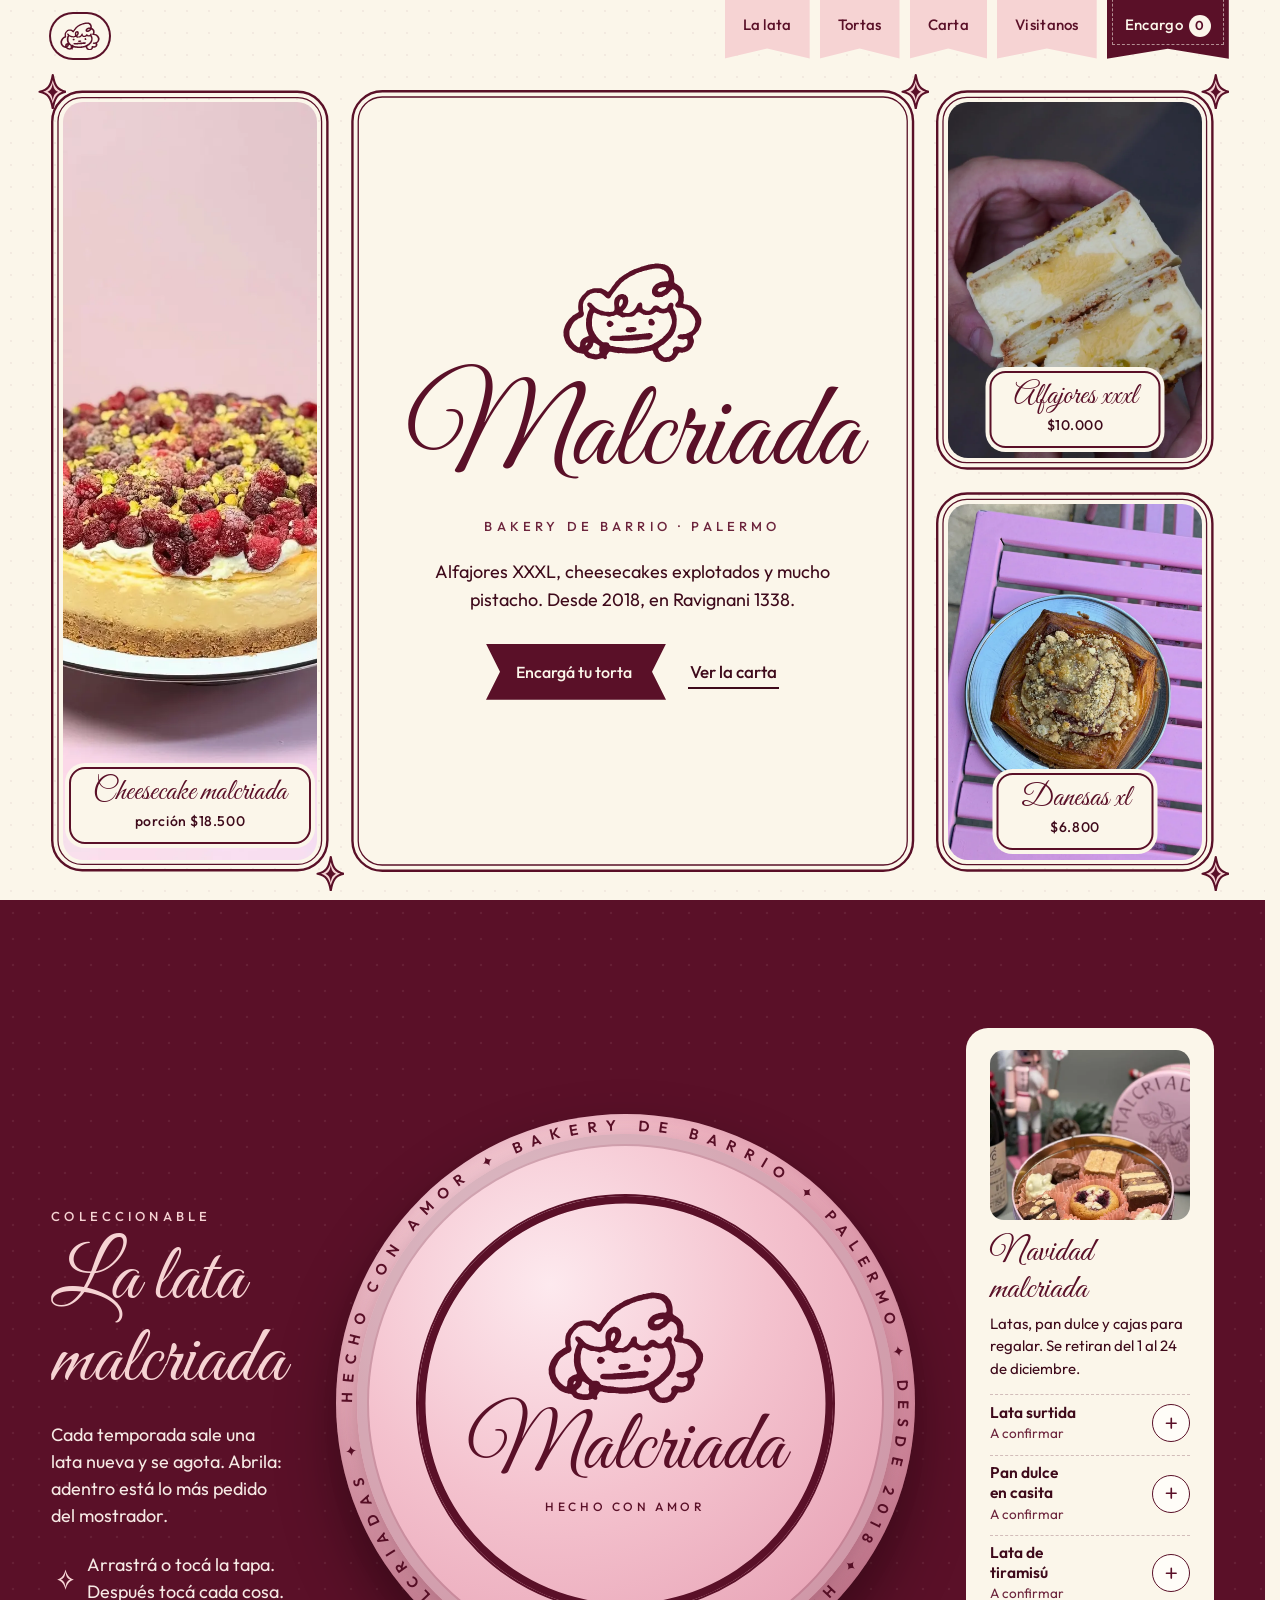
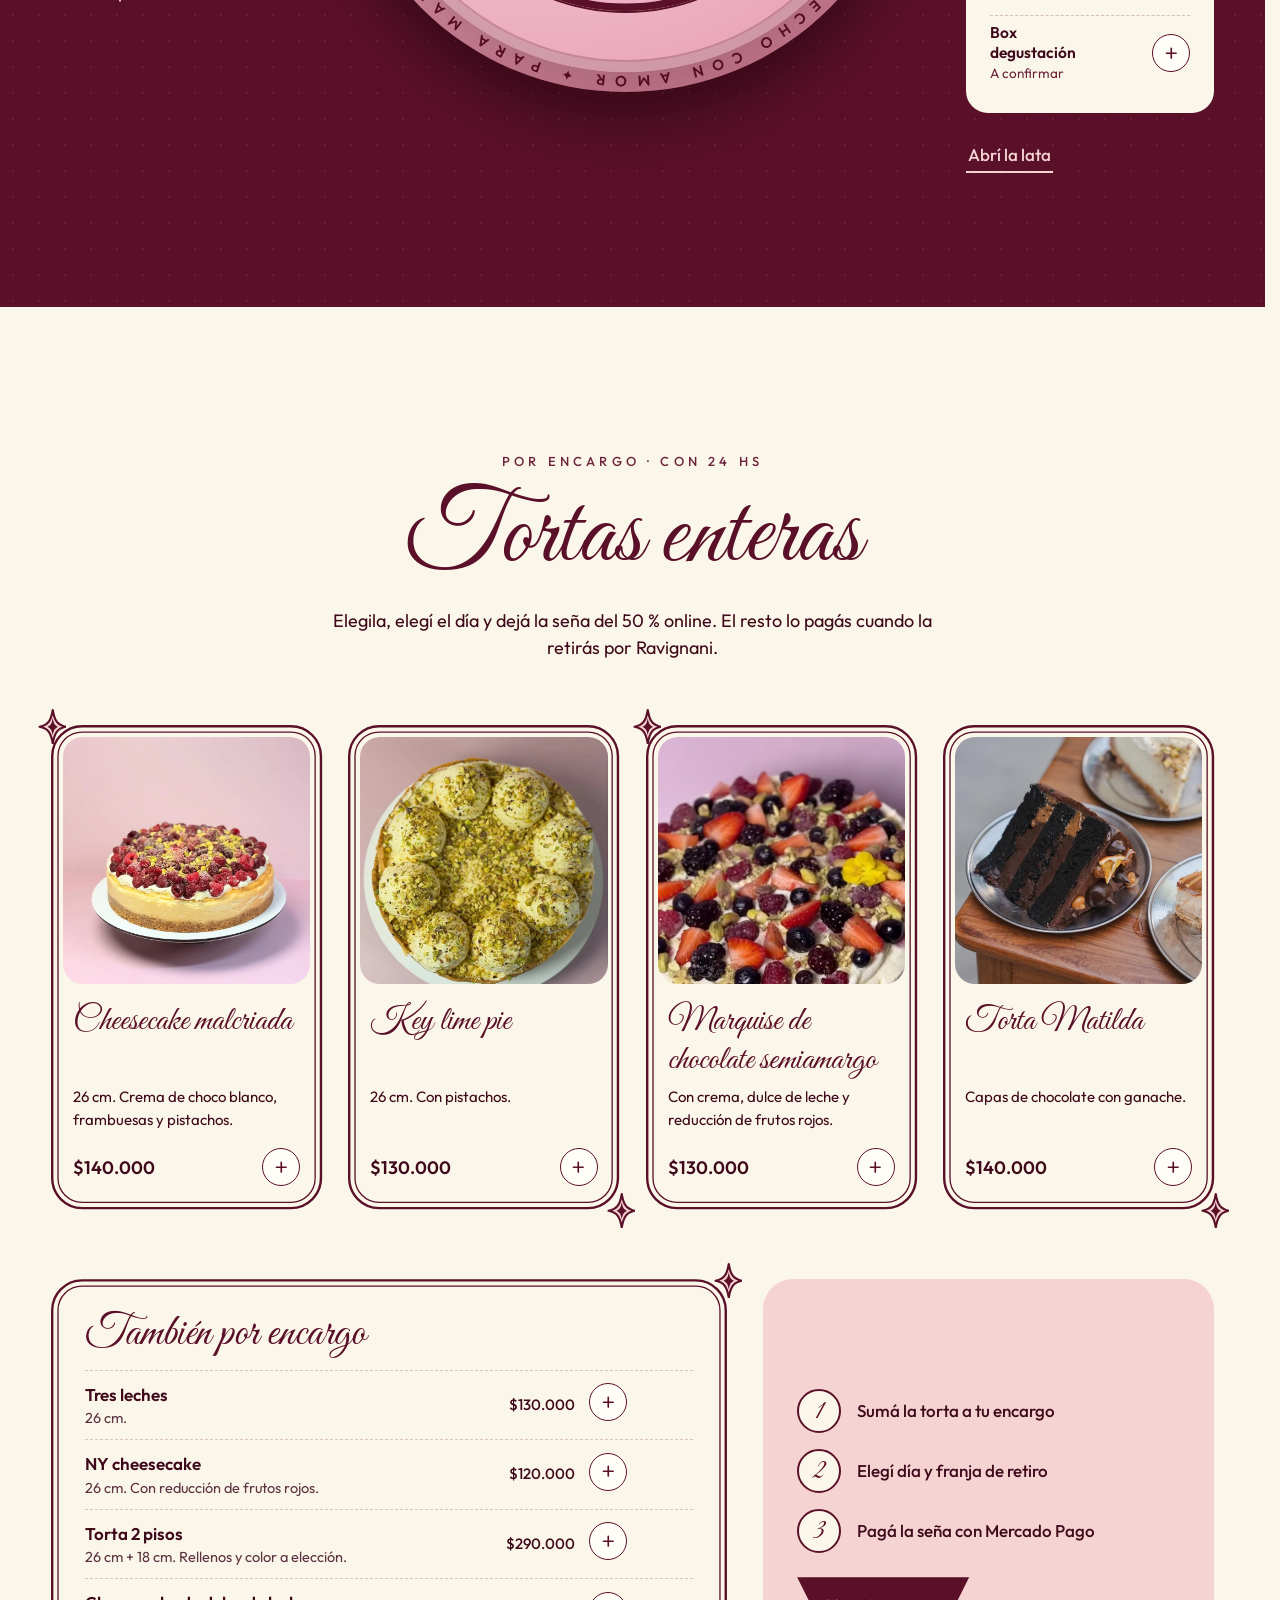
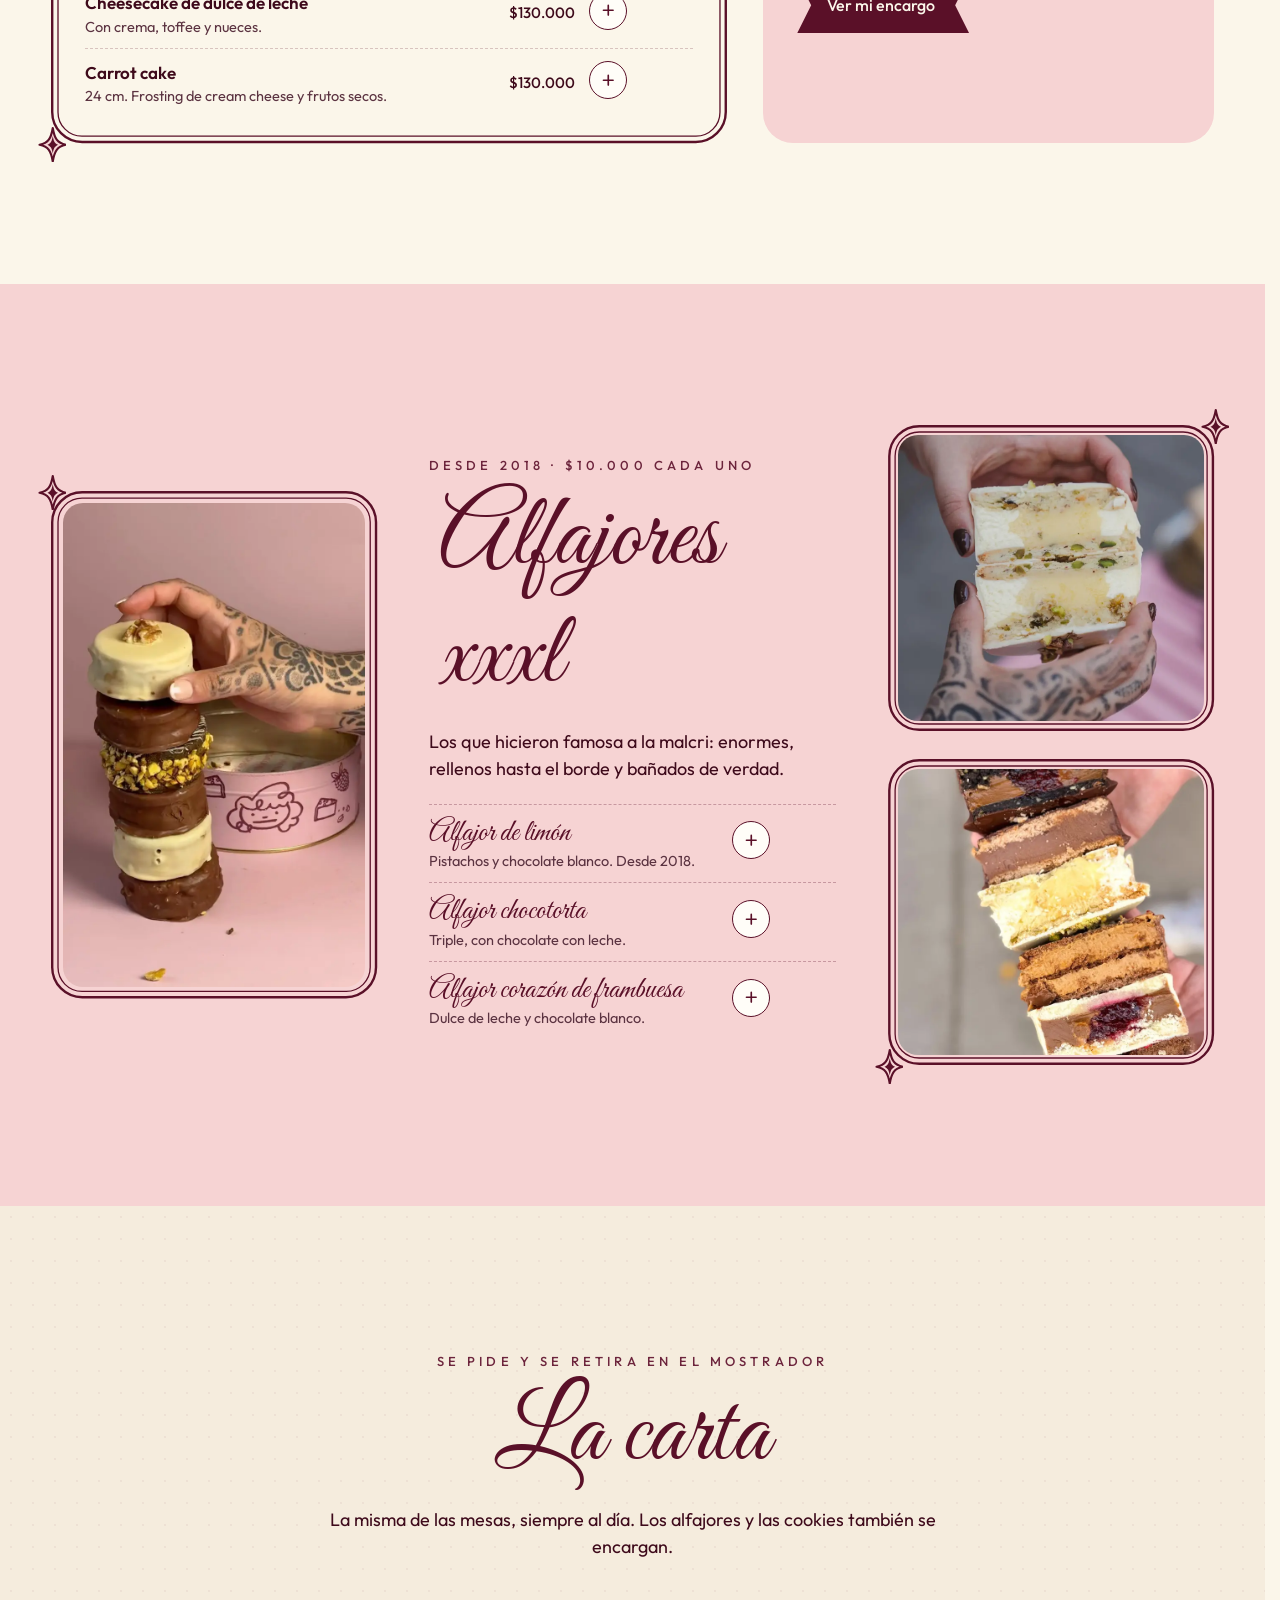
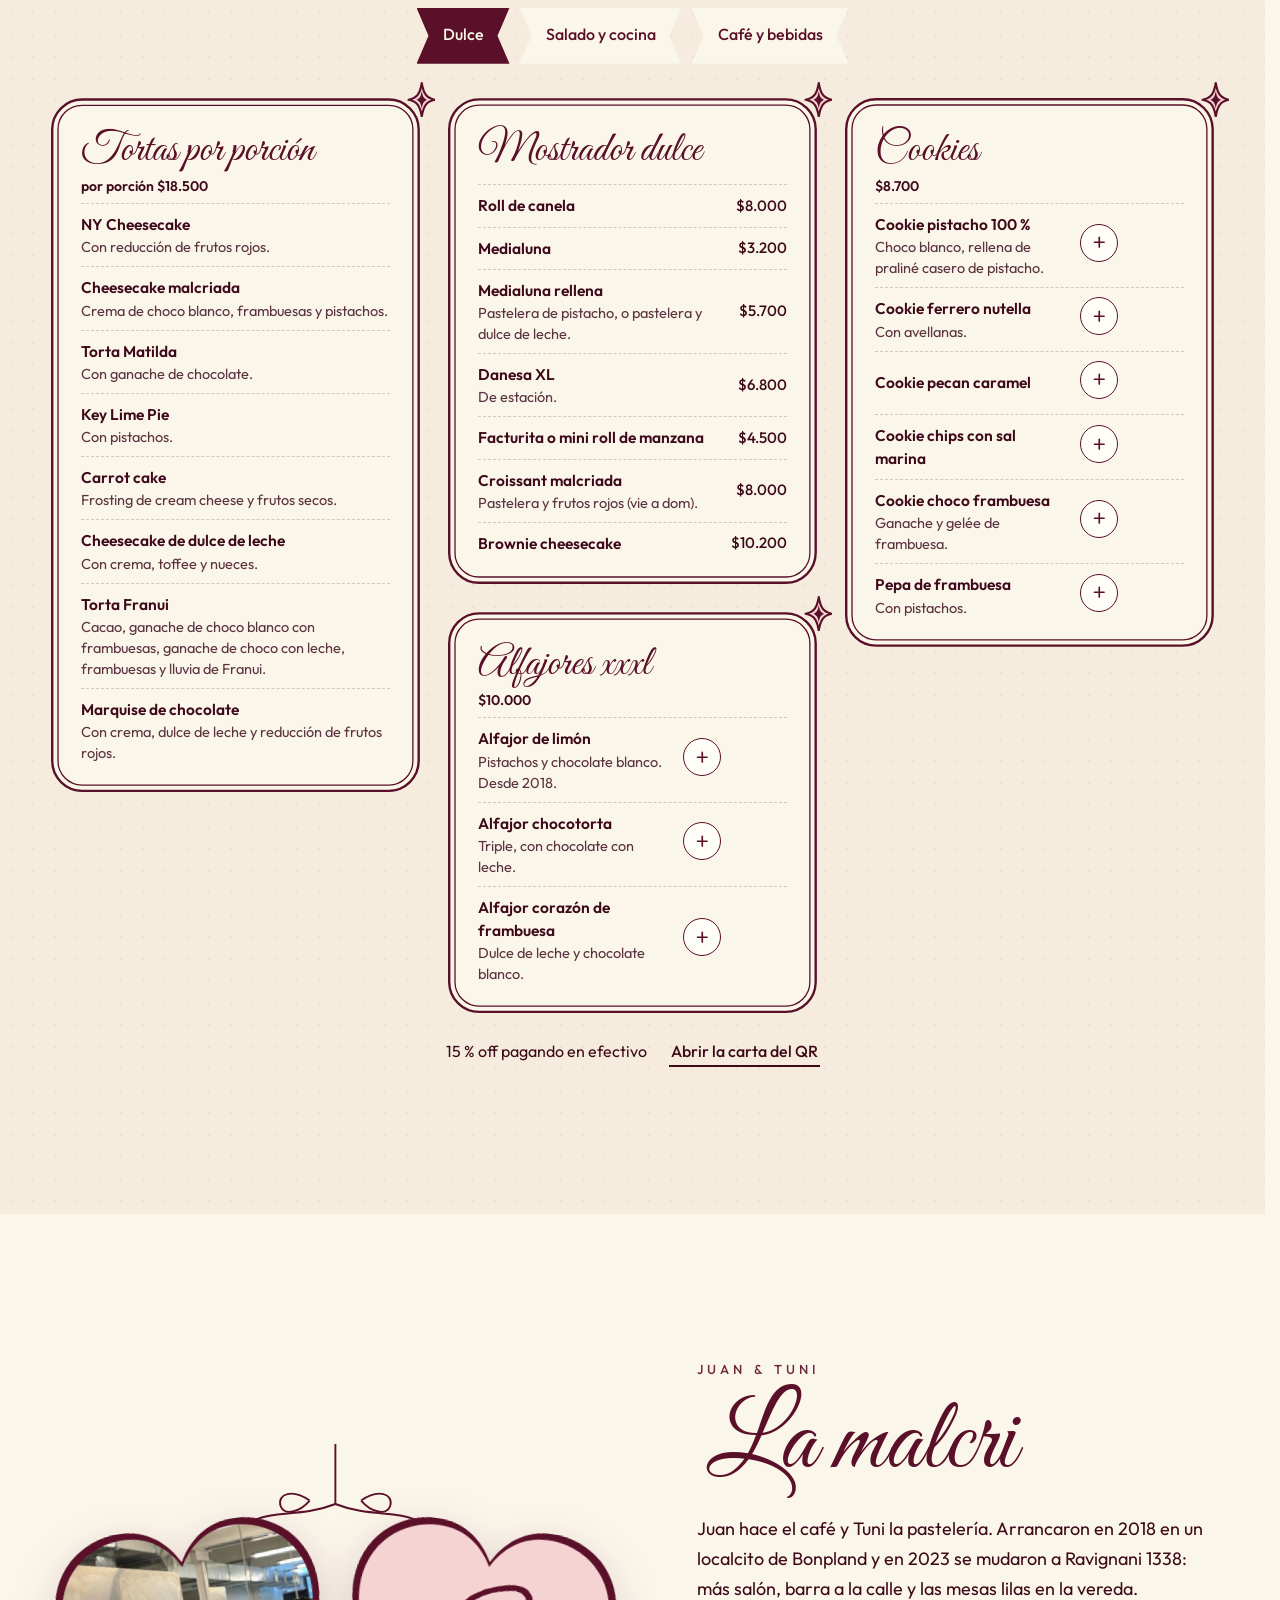
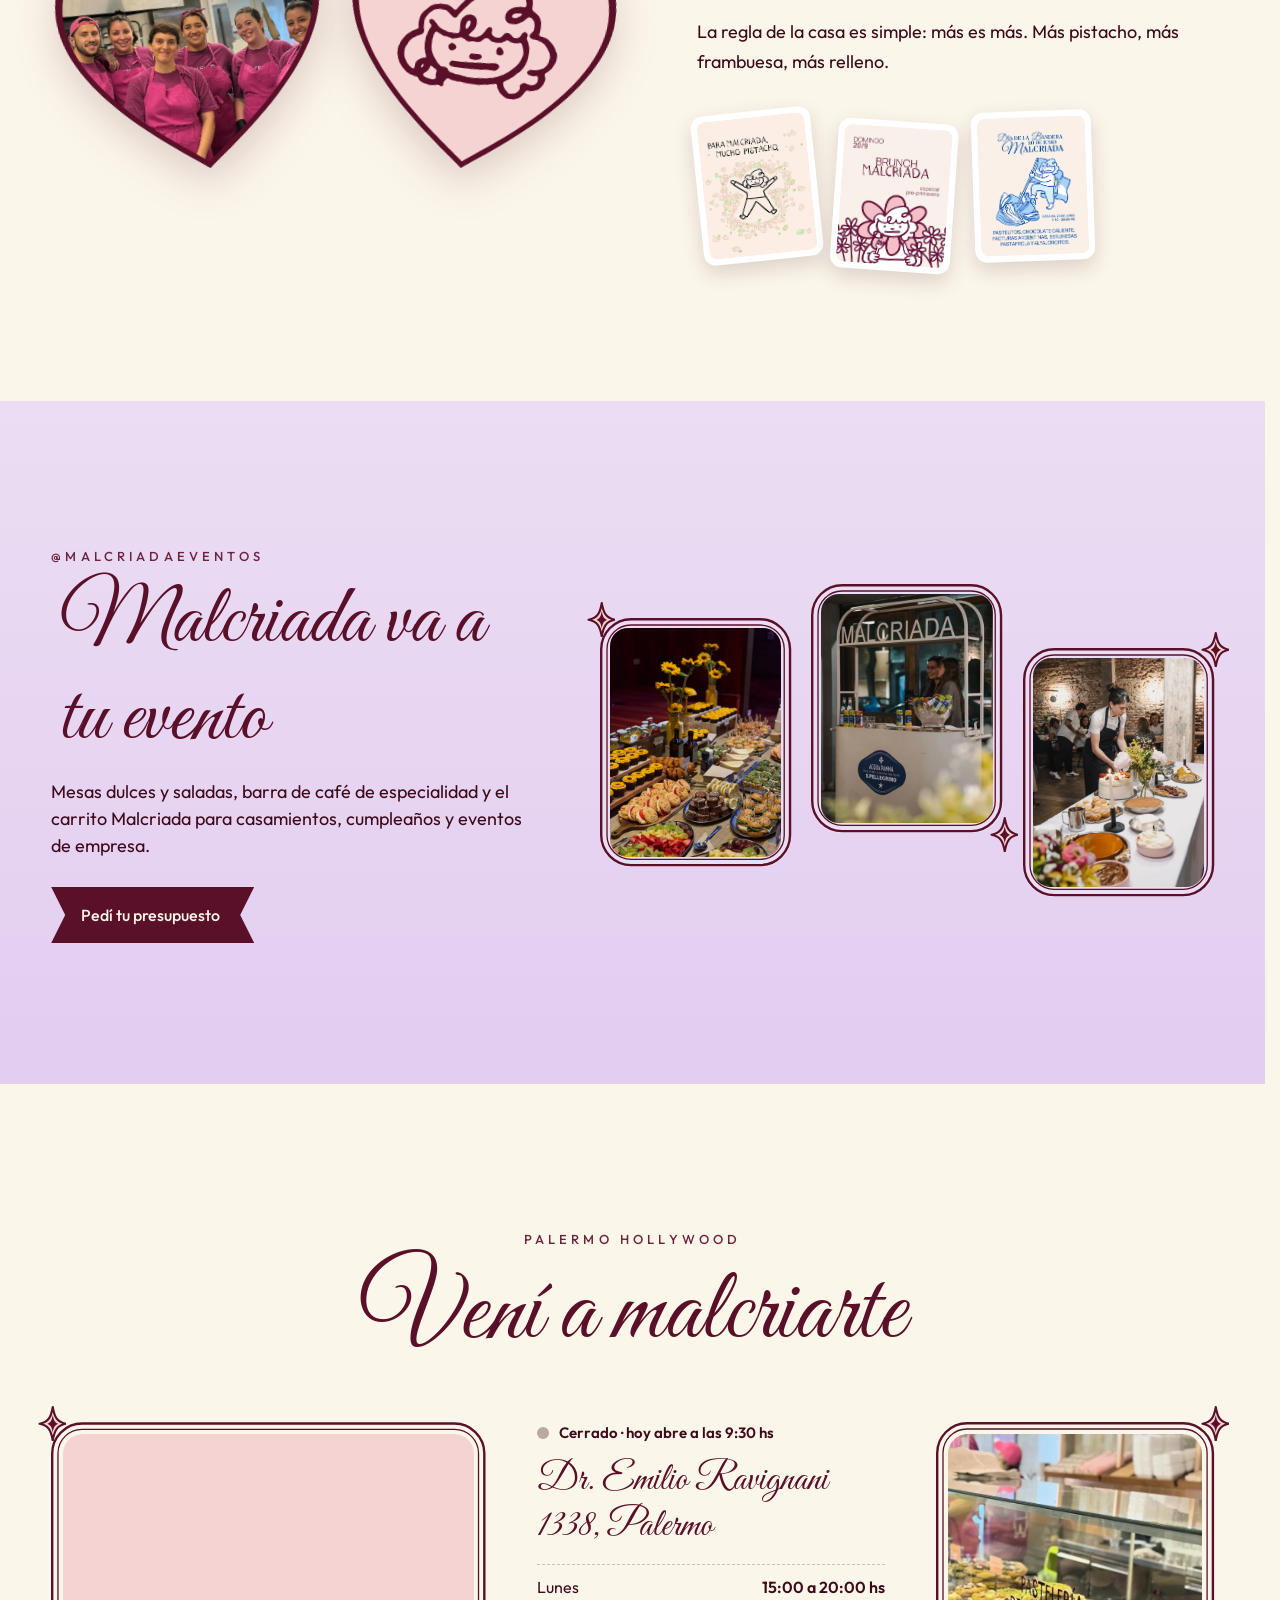
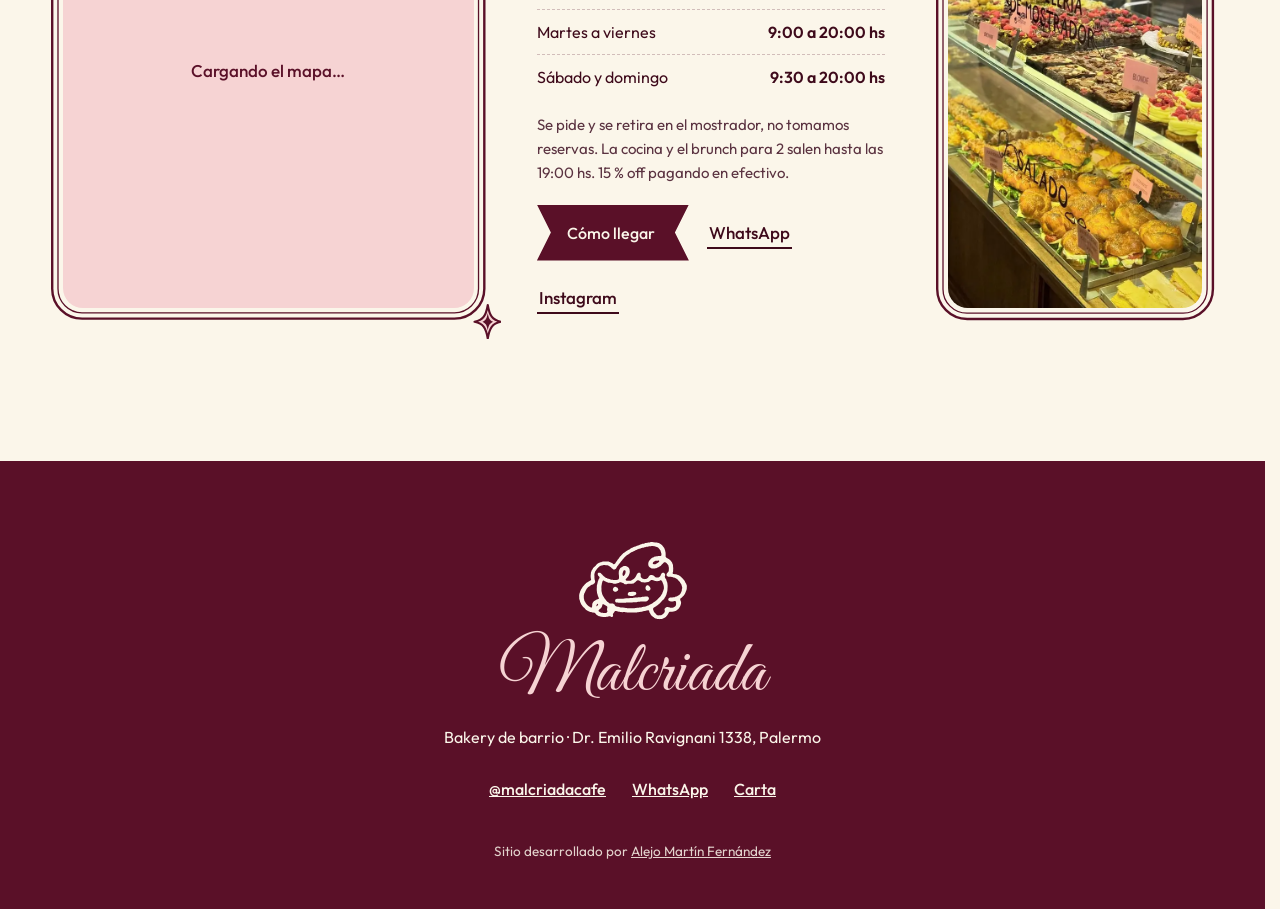
==== commit 0b64684d: "Arreglos de la revisión: tapa de la lata, popups, etiquetas del hero en tablet, carta en el celu Co-" ====
--- a/index.html
+++ b/index.html
@@ -71,7 +71,7 @@
     <div class="ph"><img src="img/h-cheesecake.webp" width="1100" height="1375" alt="Cheesecake malcriada con frambuesas y pistachos" fetchpriority="high"></div>
     <figcaption class="etiqueta"><span class="script">Cheesecake<span class="solo-desk"> malcriada</span></span><small>porción $18.500</small></figcaption>
   </figure>
-  <div class="marco a2" data-diam="tr bl">
+  <div class="marco a2" data-diam="tr">
     <svg class="cara-hero" viewBox="0 0 1191 858" role="img" aria-label="La malcriada"><use href="#cara-d"/></svg>
     <h1>Malcriada</h1>
     <p class="versal">Bakery de barrio · Palermo</p>
@@ -160,7 +160,7 @@
       <ul class="sabores" id="sabores"></ul>
     </div>
     <div class="alf-fotos rv">
-      <figure class="marco marco-foto" data-diam="tr"><div class="ph"><img src="img/a-corte.webp" width="900" height="1200" alt="Alfajor cortado al medio con pistachos" loading="lazy"></div></figure>
+      <figure class="marco marco-foto" data-diam="tr"><div class="ph"><img src="img/a-corte2.webp" width="900" height="1165" alt="Alfajor de pistacho cortado al medio" loading="lazy"></div></figure>
       <figure class="marco marco-foto" data-diam="bl"><div class="ph"><img src="img/a-cortes.webp" width="732" height="1300" alt="Torre de cortes de alfajores" loading="lazy"></div></figure>
     </div>
   </div>
--- a/css/secciones.css
+++ b/css/secciones.css
@@ -96,7 +96,7 @@
 .tapa svg.c{fill:var(--bordo)}
 .tapa .script{font-size:clamp(48px,7vw,86px);color:var(--bordo);margin-top:2px}
 .tapa .versal{font-size:12px;color:var(--bordo);letter-spacing:.3em;margin-top:6px}
-.abierta .tapa{transform:translate(52%,52%) scale(.32) rotate(24deg)}
+.abierta .tapa{transform:translate(-47%,-47%) scale(.32) rotate(-22deg)}
 .lata-acciones{display:flex;flex-direction:column;gap:18px;align-items:flex-start}
 .lata-ticket{background:var(--crema);color:var(--tinta);border-radius:22px;padding:22px 24px;position:relative;width:100%;max-width:330px}
 .lata-ticket .ph{height:190px;border-radius:14px;margin-bottom:14px}
@@ -117,11 +117,17 @@
 .pop-caja{width:min(380px,100%);height:min(560px,calc(100svh - 40px));background:var(--crema);border-radius:28px;padding:16px 16px 22px;display:flex;flex-direction:column;position:relative;transform:translateY(20px) scale(.96);transition:transform .4s cubic-bezier(.3,1.4,.5,1)}
 .pop.abierto .pop-caja{transform:none}
 .pop-caja .ph{flex:1 1 auto;min-height:150px;border-radius:20px}
-.pop-caja h3{font-family:var(--script);font-weight:400;font-size:40px;color:var(--bordo);line-height:1.05;margin:14px 6px 4px;height:44px;white-space:nowrap;overflow:hidden;text-overflow:ellipsis}
-.pop-caja p{margin:0 6px;font-size:15.5px;height:48px;overflow:hidden}
+.pop-caja h3{font-family:var(--script);font-weight:400;font-size:40px;color:var(--bordo);line-height:1.3;margin:12px 6px 2px;height:54px;white-space:nowrap;overflow:hidden;text-overflow:ellipsis}
+#pop .pop-caja p{margin:0 6px;font-size:15.5px;line-height:1.5;height:70px;overflow:hidden}
 .pop-caja .precio{margin:10px 6px 14px;font-weight:600;font-size:16px;height:24px}
 .pop-caja .fila .btn-cinta{white-space:nowrap;padding:15px 28px 15px 26px}
 .pop-caja .fila .link-trazo{white-space:nowrap}
 .pop-caja .fila{display:flex;gap:12px;align-items:center;justify-content:space-between;padding:0 6px}
 .pop-x{position:absolute;top:24px;right:24px;width:44px;height:44px;border-radius:50%;background:var(--crema);border:2px solid var(--bordo);color:var(--bordo);font-size:20px;z-index:2}
 
+
+@media (min-width:861px) and (max-width:1100px){
+  .etiqueta{white-space:normal;max-width:calc(100% - 28px);padding:6px 12px 8px}
+  .etiqueta .script{font-size:24px}
+  .etiqueta small{font-size:13px}
+}
--- a/css/resto.css
+++ b/css/resto.css
@@ -40,7 +40,7 @@
 .torta .ph{aspect-ratio:1/1;border-radius:20px}
 .torta .ph img{pointer-events:none}
 .torta-info{padding:18px 10px 8px;display:flex;flex-direction:column;flex:1}
-.torta h3{font-size:34px;color:var(--bordo);line-height:1.15;min-height:2.3em;display:flex;align-items:flex-end}
+.torta h3{font-size:34px;color:var(--bordo);line-height:1.15;min-height:2.3em}
 .torta p{font-size:15px;margin:6px 0 14px;min-height:3em;line-height:1.5}
 .torta-pie{margin-top:auto;display:flex;align-items:center;justify-content:space-between;gap:12px}
 .torta-pie b{font-size:18px;font-weight:600}
@@ -252,3 +252,11 @@
 @media (max-width:380px){.sabores li span,.lista-tortas span,.caja li span{font-size:14px}.sabores li{gap:10px}}
 .kit-sum__desc{color:var(--ciruela)!important}
 .kit-pay__opt.is-off .kit-pay__card b{color:#6b4b55}
+
+.pop-mostrador{font-size:14.5px;font-weight:600;color:var(--ciruela)}
+html.pop-on .kit-demo-pill{opacity:0!important;pointer-events:none}
+@media (min-width:701px) and (max-width:1100px){
+  .hoja{grid-template-columns:repeat(2,minmax(0,1fr))}
+  .alf-torre{aspect-ratio:auto;height:100%}
+}
+.pila{display:flex;flex-direction:column;gap:20px}
